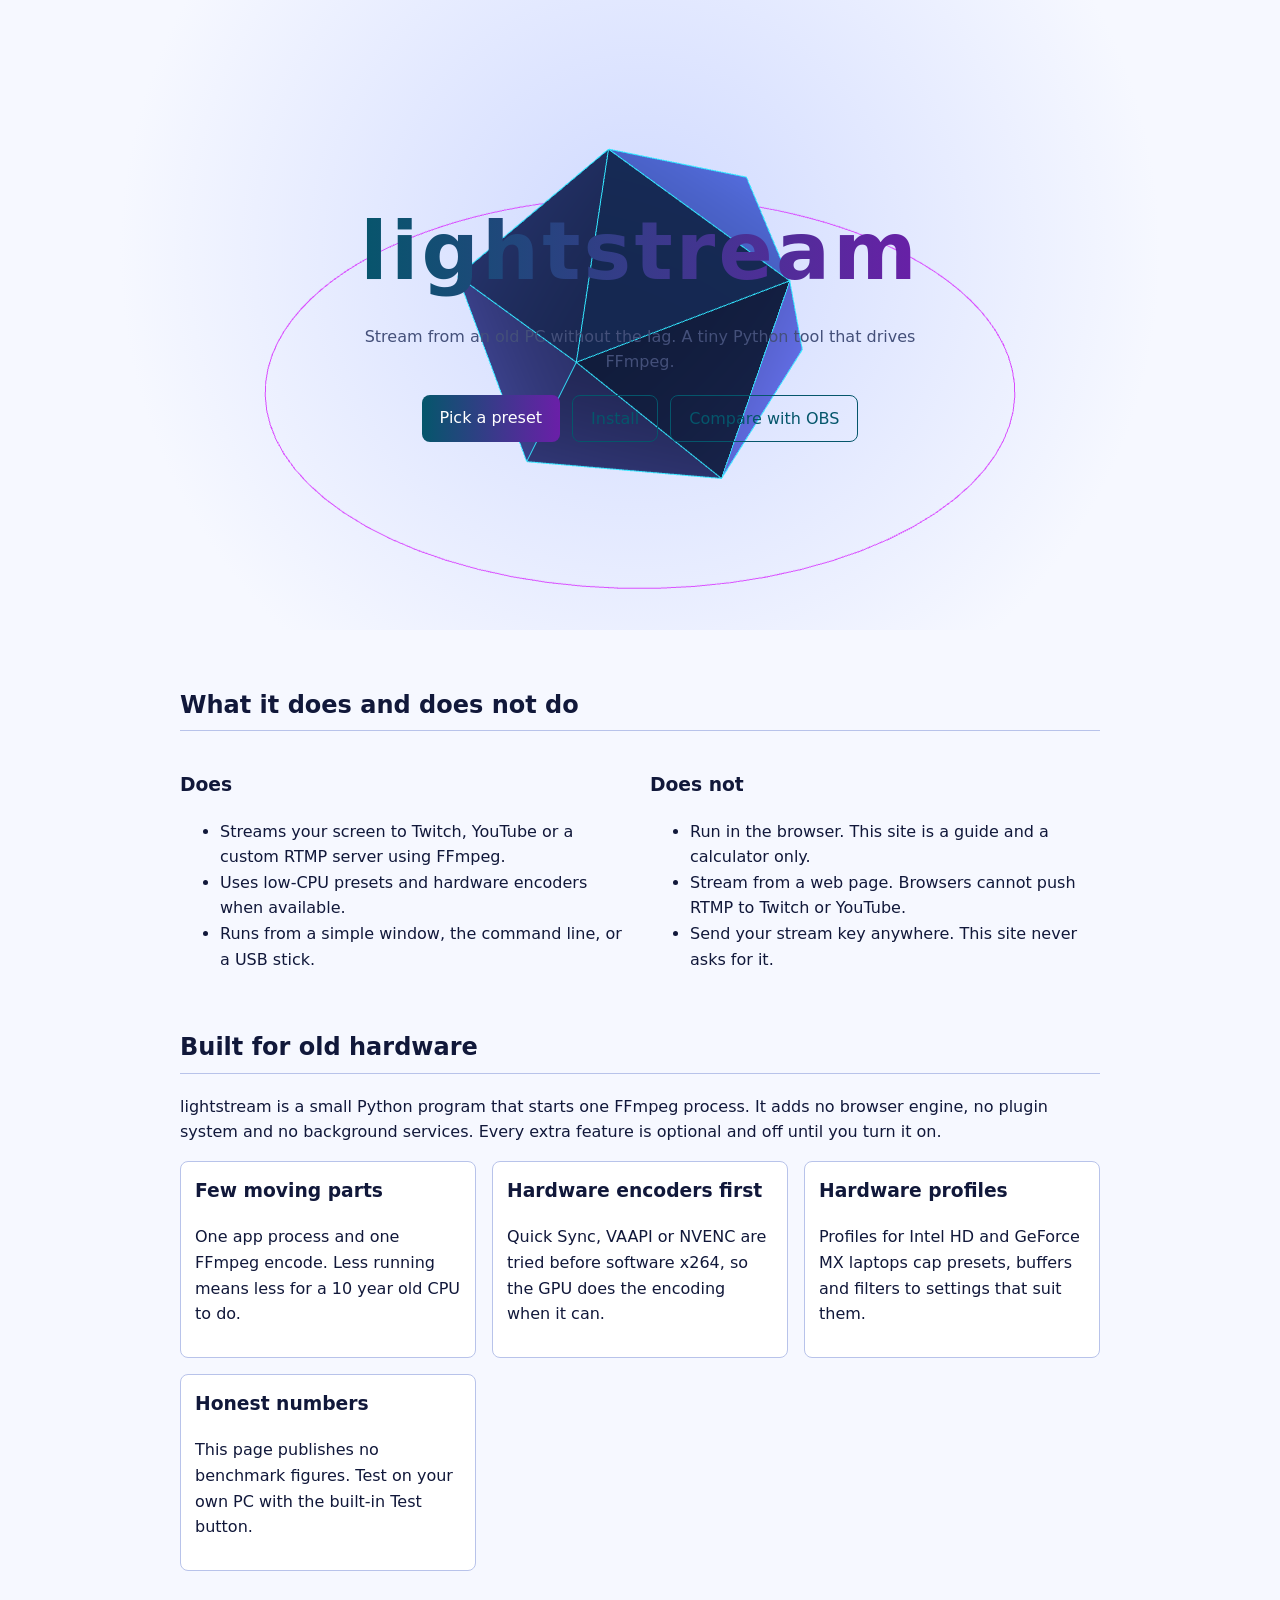
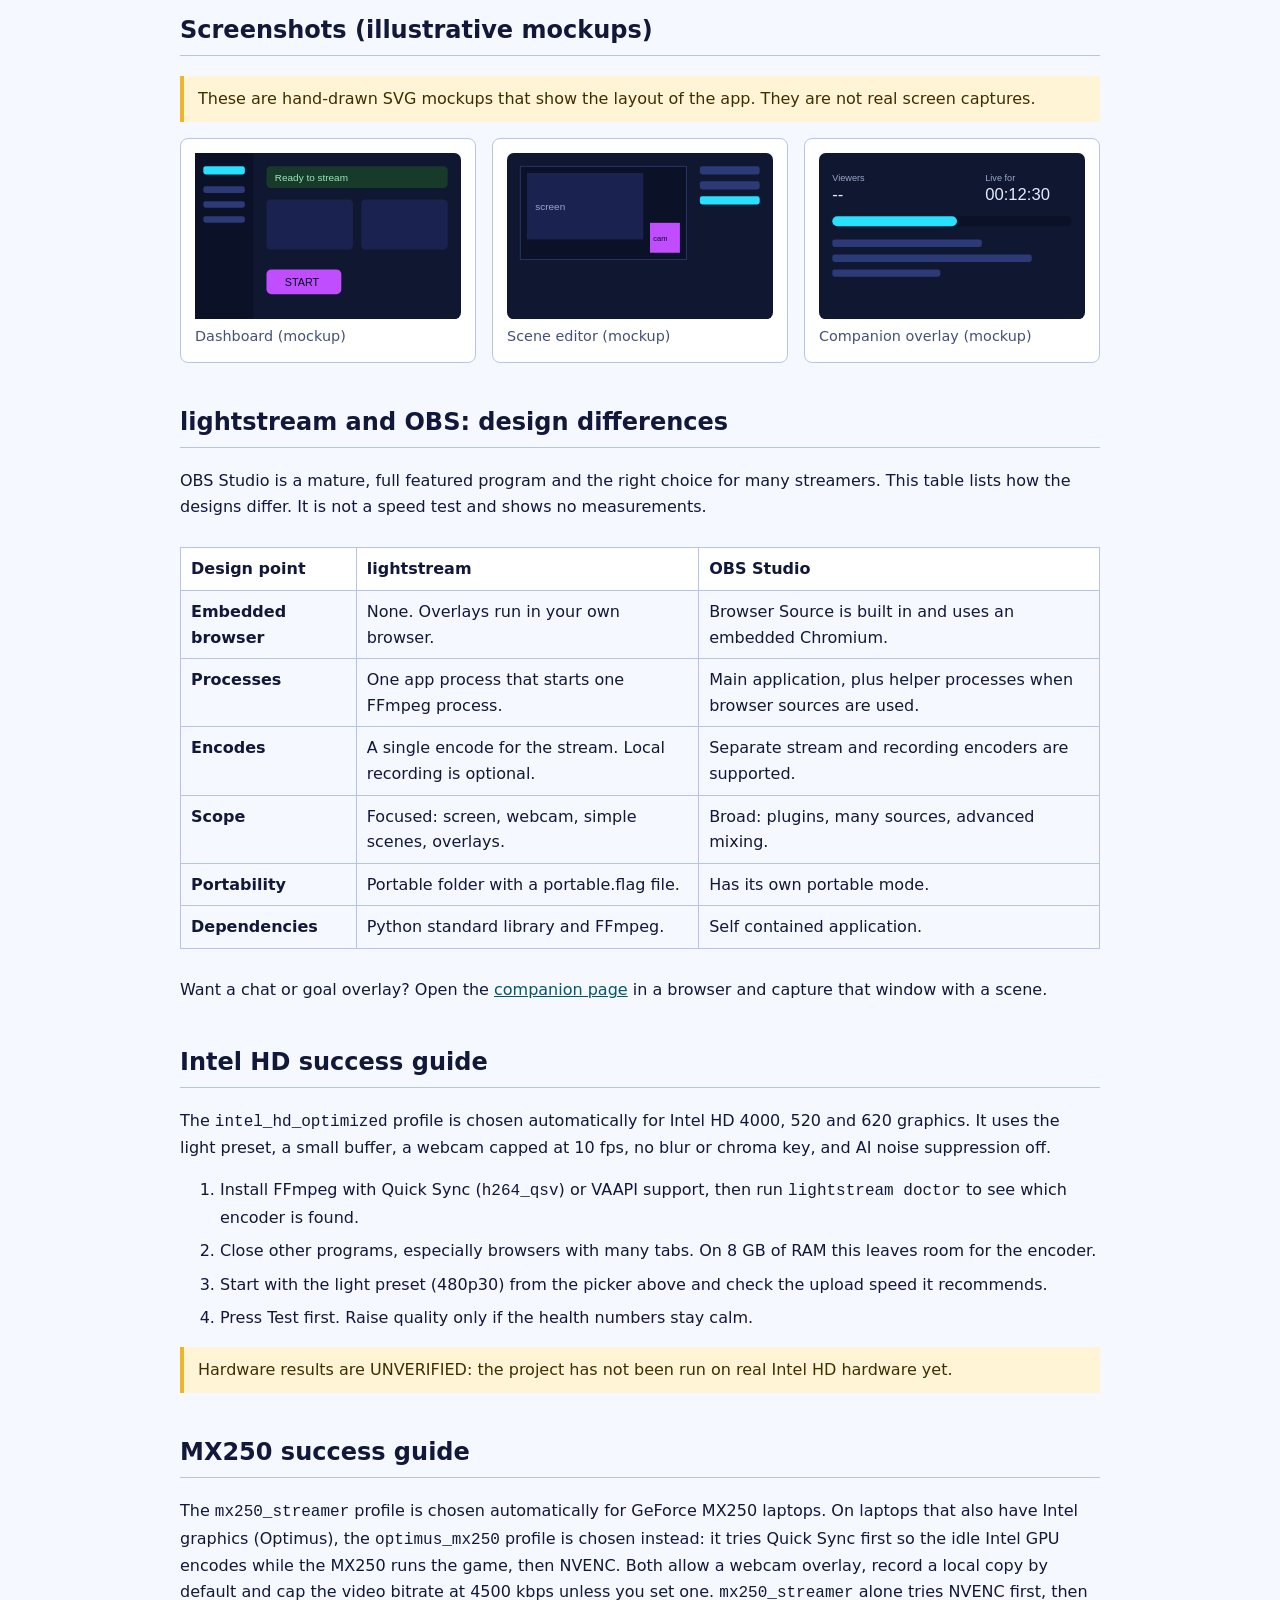
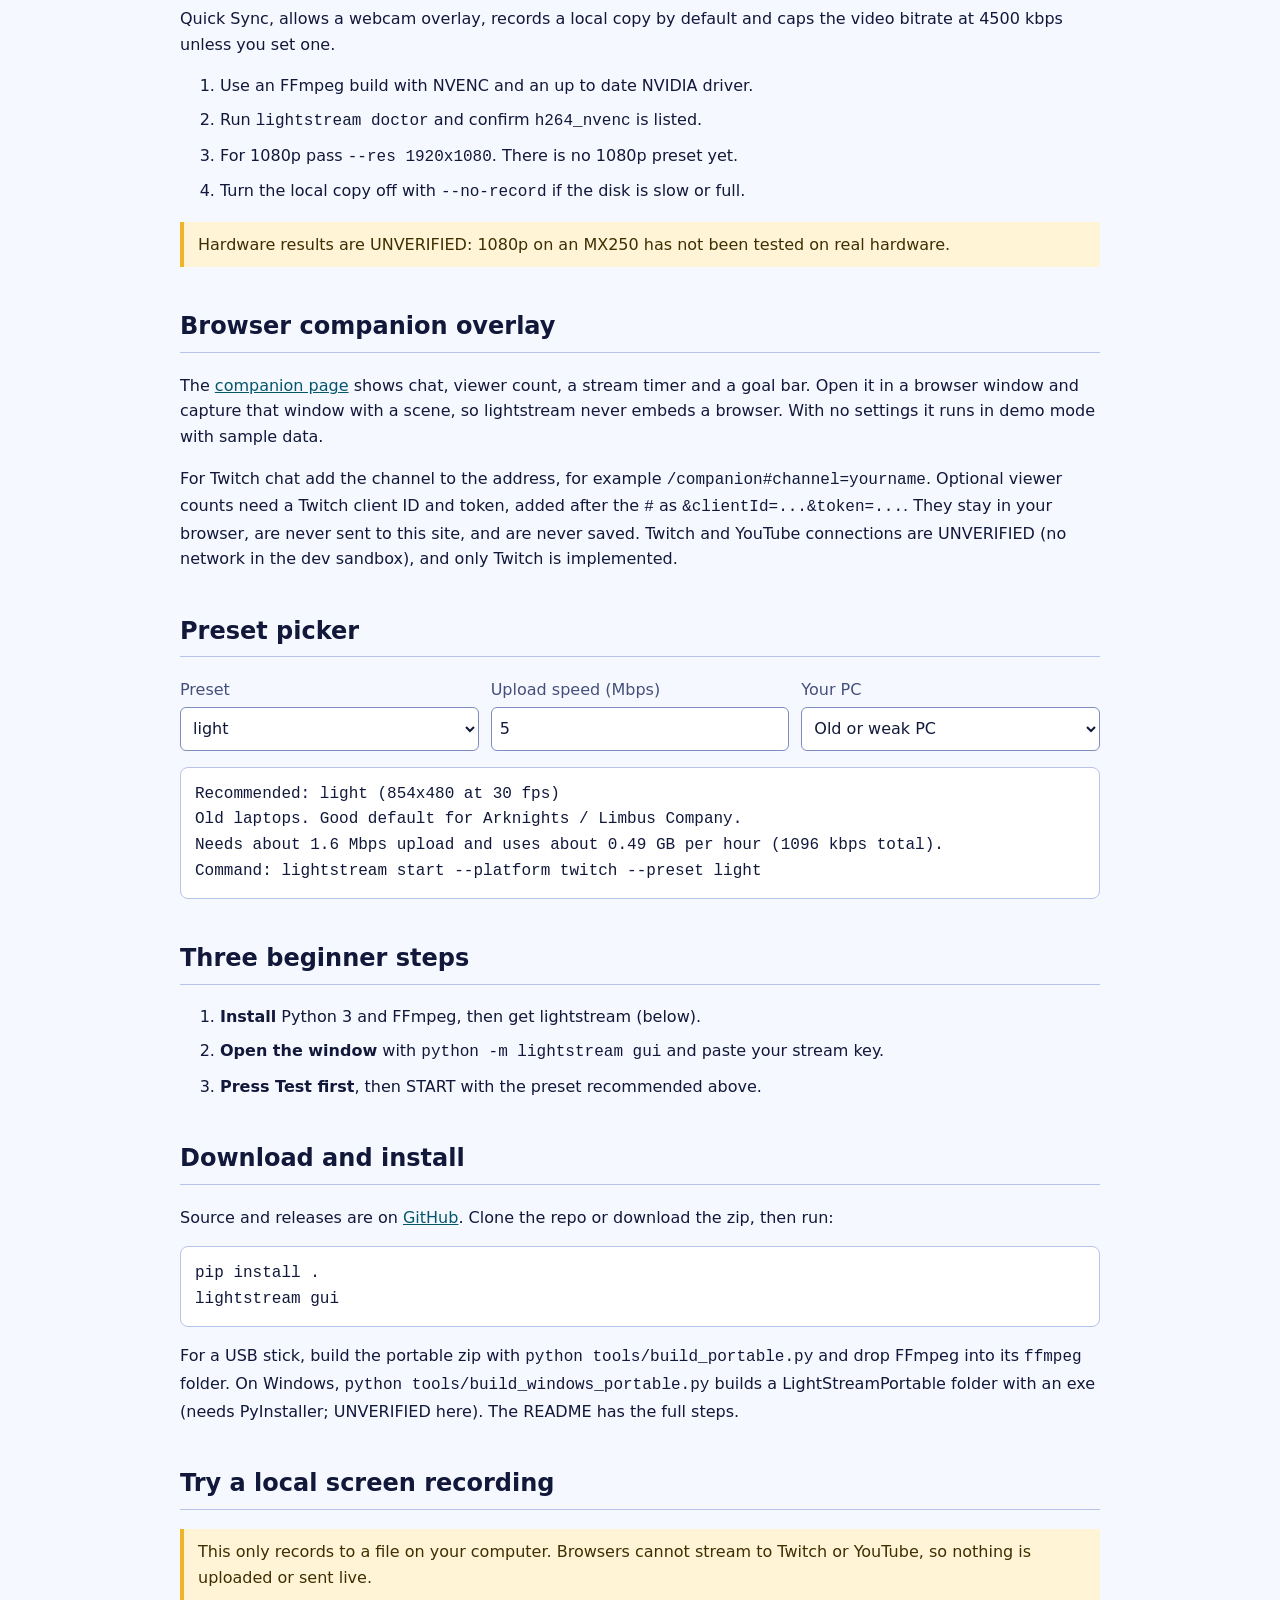
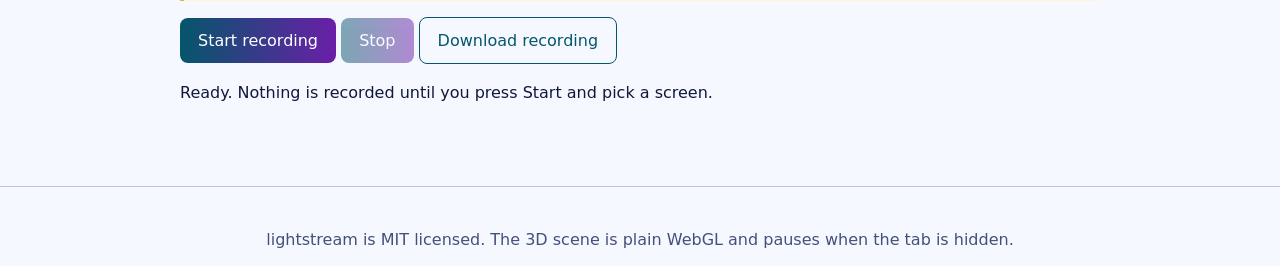
==== web/index.html @ ac83e3c9 "feat: web accessibility, light scheme, offline service worker and page weight script" ====
<!doctype html>
<html lang="en">
<head>
  <meta charset="utf-8">
  <meta name="viewport" content="width=device-width, initial-scale=1">
  <title>lightstream: lightweight streaming for old PCs</title>
  <meta name="color-scheme" content="dark light">
  <meta name="description" content="A small FFmpeg-based streamer for old PCs. Pick a preset, see the bandwidth it needs, and get the install steps.">
  <link rel="stylesheet" href="style.css">
</head>
<body>
  <a class="skip" href="#main">Skip to content</a>
  <header class="hero">
    <canvas id="hero-canvas" aria-hidden="true"></canvas>
    <div class="hero-text">
      <h1 class="animated-title">lightstream</h1>
      <p class="tagline">Stream from an old PC without the lag. A tiny Python tool that drives FFmpeg.</p>
      <nav aria-label="Quick links" class="hero-links">
        <a class="button" href="#picker">Pick a preset</a>
        <a class="button ghost" href="#install">Install</a>
        <a class="button ghost" href="#compare">Compare with OBS</a>
      </nav>
    </div>
  </header>

  <main id="main">
    <noscript><p class="note">This page works best with JavaScript. The preset table is in the README.</p></noscript>

    <section aria-labelledby="honest">
      <h2 id="honest">What it does and does not do</h2>
      <div class="columns">
        <div>
          <h3>Does</h3>
          <ul>
            <li>Streams your screen to Twitch, YouTube or a custom RTMP server using FFmpeg.</li>
            <li>Uses low-CPU presets and hardware encoders when available.</li>
            <li>Runs from a simple window, the command line, or a USB stick.</li>
          </ul>
        </div>
        <div>
          <h3>Does not</h3>
          <ul>
            <li>Run in the browser. This site is a guide and a calculator only.</li>
            <li>Stream from a web page. Browsers cannot push RTMP to Twitch or YouTube.</li>
            <li>Send your stream key anywhere. This site never asks for it.</li>
          </ul>
        </div>
      </div>
    </section>

    <section id="performance" aria-labelledby="perf-title">
      <h2 id="perf-title">Built for old hardware</h2>
      <p>lightstream is a small Python program that starts one FFmpeg process. It adds no browser engine, no plugin system and no background services. Every extra feature is optional and off until you turn it on.</p>
      <div class="cards">
        <article class="card"><h3>Few moving parts</h3><p>One app process and one FFmpeg encode. Less running means less for a 10 year old CPU to do.</p></article>
        <article class="card"><h3>Hardware encoders first</h3><p>Quick Sync, VAAPI or NVENC are tried before software x264, so the GPU does the encoding when it can.</p></article>
        <article class="card"><h3>Hardware profiles</h3><p>Profiles for Intel HD and GeForce MX laptops cap presets, buffers and filters to settings that suit them.</p></article>
        <article class="card"><h3>Honest numbers</h3><p>This page publishes no benchmark figures. Test on your own PC with the built-in Test button.</p></article>
      </div>
    </section>

    <section id="screens" aria-labelledby="screens-title">
      <h2 id="screens-title">Screenshots (illustrative mockups)</h2>
      <p class="note">These are hand-drawn SVG mockups that show the layout of the app. They are not real screen captures.</p>
      <div class="cards">
        <figure class="card">
          <svg viewBox="0 0 320 200" role="img" aria-label="Mockup of the dashboard page: sidebar, status banner, health numbers and a Start button">
            <rect width="320" height="200" rx="8" fill="#101730"/>
            <rect width="70" height="200" fill="#0b1127"/>
            <rect x="10" y="16" width="50" height="10" rx="3" fill="#29e0ff"/>
            <rect x="10" y="40" width="50" height="8" rx="3" fill="#2c3a78"/>
            <rect x="10" y="58" width="50" height="8" rx="3" fill="#2c3a78"/>
            <rect x="10" y="76" width="50" height="8" rx="3" fill="#2c3a78"/>
            <rect x="86" y="16" width="218" height="26" rx="5" fill="#183a2a"/>
            <text x="96" y="34" fill="#9be8b8" font-size="12" font-family="sans-serif">Ready to stream</text>
            <rect x="86" y="56" width="104" height="60" rx="5" fill="#1a2350"/>
            <rect x="200" y="56" width="104" height="60" rx="5" fill="#1a2350"/>
            <rect x="86" y="140" width="90" height="30" rx="6" fill="#c04dff"/>
            <text x="108" y="160" fill="#04101a" font-size="13" font-family="sans-serif">START</text>
          </svg>
          <figcaption>Dashboard (mockup)</figcaption>
        </figure>
        <figure class="card">
          <svg viewBox="0 0 320 200" role="img" aria-label="Mockup of the scene editor: a canvas with a screen layer and a webcam layer">
            <rect width="320" height="200" rx="8" fill="#101730"/>
            <rect x="16" y="16" width="200" height="112" fill="#0b1127" stroke="#2c3a78"/>
            <rect x="24" y="24" width="140" height="80" fill="#1a2350"/>
            <text x="34" y="68" fill="#9aa7cc" font-size="12" font-family="sans-serif">screen</text>
            <rect x="172" y="84" width="36" height="36" fill="#c04dff"/>
            <text x="176" y="106" fill="#04101a" font-size="9" font-family="sans-serif">cam</text>
            <rect x="232" y="16" width="72" height="10" rx="3" fill="#2c3a78"/>
            <rect x="232" y="34" width="72" height="10" rx="3" fill="#2c3a78"/>
            <rect x="232" y="52" width="72" height="10" rx="3" fill="#29e0ff"/>
          </svg>
          <figcaption>Scene editor (mockup)</figcaption>
        </figure>
        <figure class="card">
          <svg viewBox="0 0 320 200" role="img" aria-label="Mockup of the companion overlay: viewer count, timer, goal bar and chat lines">
            <rect width="320" height="200" rx="8" fill="#101730"/>
            <text x="16" y="34" fill="#9aa7cc" font-size="11" font-family="sans-serif">Viewers</text>
            <text x="16" y="56" fill="#e6ecff" font-size="20" font-family="sans-serif">--</text>
            <text x="200" y="34" fill="#9aa7cc" font-size="11" font-family="sans-serif">Live for</text>
            <text x="200" y="56" fill="#e6ecff" font-size="20" font-family="sans-serif">00:12:30</text>
            <rect x="16" y="76" width="288" height="12" rx="6" fill="#0b1127"/>
            <rect x="16" y="76" width="150" height="12" rx="6" fill="#29e0ff"/>
            <rect x="16" y="104" width="180" height="9" rx="3" fill="#2c3a78"/>
            <rect x="16" y="122" width="240" height="9" rx="3" fill="#2c3a78"/>
            <rect x="16" y="140" width="130" height="9" rx="3" fill="#2c3a78"/>
          </svg>
          <figcaption>Companion overlay (mockup)</figcaption>
        </figure>
      </div>
    </section>

    <section id="compare" aria-labelledby="compare-title">
      <h2 id="compare-title">lightstream and OBS: design differences</h2>
      <p>OBS Studio is a mature, full featured program and the right choice for many streamers. This table lists how the designs differ. It is not a speed test and shows no measurements.</p>
      <div class="table-wrap" tabindex="0" role="region" aria-label="Comparison table, scrolls sideways on small screens">
      <table>
        <thead><tr><th scope="col">Design point</th><th scope="col">lightstream</th><th scope="col">OBS Studio</th></tr></thead>
        <tbody>
          <tr><th scope="row">Embedded browser</th><td>None. Overlays run in your own browser.</td><td>Browser Source is built in and uses an embedded Chromium.</td></tr>
          <tr><th scope="row">Processes</th><td>One app process that starts one FFmpeg process.</td><td>Main application, plus helper processes when browser sources are used.</td></tr>
          <tr><th scope="row">Encodes</th><td>A single encode for the stream. Local recording is optional.</td><td>Separate stream and recording encoders are supported.</td></tr>
          <tr><th scope="row">Scope</th><td>Focused: screen, webcam, simple scenes, overlays.</td><td>Broad: plugins, many sources, advanced mixing.</td></tr>
          <tr><th scope="row">Portability</th><td>Portable folder with a portable.flag file.</td><td>Has its own portable mode.</td></tr>
          <tr><th scope="row">Dependencies</th><td>Python standard library and FFmpeg.</td><td>Self contained application.</td></tr>
        </tbody>
      </table>
      </div>
      <p>Want a chat or goal overlay? Open the <a href="/companion">companion page</a> in a browser and capture that window with a scene.</p>
    </section>

    <section id="intel-hd" aria-labelledby="intel-title">
      <h2 id="intel-title">Intel HD success guide</h2>
      <p>The <code>intel_hd_optimized</code> profile is chosen automatically for Intel HD 4000, 520 and 620 graphics. It uses the light preset, a small buffer, a webcam capped at 10 fps, no blur or chroma key, and AI noise suppression off.</p>
      <ol class="steps">
        <li>Install FFmpeg with Quick Sync (<code>h264_qsv</code>) or VAAPI support, then run <code>lightstream doctor</code> to see which encoder is found.</li>
        <li>Close other programs, especially browsers with many tabs. On 8 GB of RAM this leaves room for the encoder.</li>
        <li>Start with the light preset (480p30) from the picker above and check the upload speed it recommends.</li>
        <li>Press Test first. Raise quality only if the health numbers stay calm.</li>
      </ol>
      <p class="note">Hardware results are UNVERIFIED: the project has not been run on real Intel HD hardware yet.</p>
    </section>

    <section id="mx250" aria-labelledby="mx-title">
      <h2 id="mx-title">MX250 success guide</h2>
      <p>The <code>mx250_streamer</code> profile is chosen automatically for GeForce MX250 laptops. On laptops that also have Intel graphics (Optimus), the <code>optimus_mx250</code> profile is chosen instead: it tries Quick Sync first so the idle Intel GPU encodes while the MX250 runs the game, then NVENC. Both allow a webcam overlay, record a local copy by default and cap the video bitrate at 4500 kbps unless you set one. <code>mx250_streamer</code> alone tries NVENC first, then Quick Sync, allows a webcam overlay, records a local copy by default and caps the video bitrate at 4500 kbps unless you set one.</p>
      <ol class="steps">
        <li>Use an FFmpeg build with NVENC and an up to date NVIDIA driver.</li>
        <li>Run <code>lightstream doctor</code> and confirm <code>h264_nvenc</code> is listed.</li>
        <li>For 1080p pass <code>--res 1920x1080</code>. There is no 1080p preset yet.</li>
        <li>Turn the local copy off with <code>--no-record</code> if the disk is slow or full.</li>
      </ol>
      <p class="note">Hardware results are UNVERIFIED: 1080p on an MX250 has not been tested on real hardware.</p>
    </section>

    <section id="companion-section" aria-labelledby="companion-title">
      <h2 id="companion-title">Browser companion overlay</h2>
      <p>The <a href="/companion">companion page</a> shows chat, viewer count, a stream timer and a goal bar. Open it in a browser window and capture that window with a scene, so lightstream never embeds a browser. With no settings it runs in demo mode with sample data.</p>
      <p>For Twitch chat add the channel to the address, for example <code>/companion#channel=yourname</code>. Optional viewer counts need a Twitch client ID and token, added after the <code>#</code> as <code>&amp;clientId=...&amp;token=...</code>. They stay in your browser, are never sent to this site, and are never saved. Twitch and YouTube connections are UNVERIFIED (no network in the dev sandbox), and only Twitch is implemented.</p>
    </section>

    <section id="picker" aria-labelledby="picker-title">
      <h2 id="picker-title">Preset picker</h2>
      <div class="form">
        <label>Preset <select id="preset"></select></label>
        <label>Upload speed (Mbps) <input id="upload" type="number" min="0.1" step="0.1" inputmode="decimal"></label>
        <label>Your PC <select id="pc"></select></label>
      </div>
      <pre id="result" class="result" role="status" aria-live="polite">Loading presets...</pre>
    </section>

    <section aria-labelledby="steps">
      <h2 id="steps">Three beginner steps</h2>
      <ol class="steps">
        <li><strong>Install</strong> Python 3 and FFmpeg, then get lightstream (below).</li>
        <li><strong>Open the window</strong> with <code>python -m lightstream gui</code> and paste your stream key.</li>
        <li><strong>Press Test first</strong>, then START with the preset recommended above.</li>
      </ol>
    </section>

    <section id="install" aria-labelledby="install-title">
      <h2 id="install-title">Download and install</h2>
      <p>Source and releases are on
        <a href="https://github.com/MiChaelinzo/lightweight-livestream">GitHub</a>.
        Clone the repo or download the zip, then run:</p>
      <pre class="code">pip install .
lightstream gui</pre>
      <p>For a USB stick, build the portable zip with
        <code>python tools/build_portable.py</code> and drop FFmpeg into its <code>ffmpeg</code> folder.
        On Windows, <code>python tools/build_windows_portable.py</code> builds a LightStreamPortable folder with an exe (needs PyInstaller; UNVERIFIED here).
        The README has the full steps.</p>
    </section>

    <section aria-labelledby="capture-title">
      <h2 id="capture-title">Try a local screen recording</h2>
      <p class="note">This only records to a file on your computer. Browsers cannot stream to Twitch or YouTube, so nothing is uploaded or sent live.</p>
      <p>
        <button id="capture-start" type="button">Start recording</button>
        <button id="capture-stop" type="button" disabled>Stop</button>
        <a id="capture-download" class="button ghost" hidden>Download recording</a>
      </p>
      <p id="capture-status" role="status" aria-live="polite"></p>
      <video id="capture-preview" controls hidden aria-label="Preview of your local recording"></video>
    </section>
  </main>

  <footer>
    <p>lightstream is MIT licensed. The 3D scene is plain WebGL and pauses when the tab is hidden.</p>
  </footer>
  <script type="module" src="js/app.js"></script>
</body>
</html>
---- web/style.css ----
:root {
  --bg: #070a14;
  --panel: #101730;
  --text: #e6ecff;
  --muted: #9aa7cc;
  --cyan: #29e0ff;
  --violet: #c04dff;
}
* { box-sizing: border-box; }
body {
  margin: 0;
  background: var(--bg);
  color: var(--text);
  font: 16px/1.6 system-ui, -apple-system, "Segoe UI", sans-serif;
}
a { color: var(--cyan); }
:focus-visible { outline: 3px solid var(--cyan); outline-offset: 2px; }
.skip { position: absolute; left: -999px; top: 0; }
.skip:focus { left: 8px; top: 8px; background: var(--panel); padding: 8px; z-index: 10; }

.hero {
  position: relative;
  min-height: 70vh;
  display: grid;
  place-items: center;
  text-align: center;
  overflow: hidden;
  background: radial-gradient(circle at 50% 40%, #1b2a6b 0%, var(--bg) 70%);
}
/* CSS-only fallback glow, shown when WebGL is unavailable. */
.no-3d .hero {
  background:
    radial-gradient(circle at 30% 30%, rgba(41, 224, 255, .35), transparent 45%),
    radial-gradient(circle at 70% 60%, rgba(192, 77, 255, .35), transparent 50%),
    var(--bg);
}
#hero-canvas { position: absolute; inset: 0; width: 100%; height: 100%; }
.no-3d #hero-canvas { display: none; }
.hero-text { position: relative; padding: 24px; text-shadow: 0 2px 12px #000; }
h1 { font-size: clamp(2.5rem, 8vw, 5rem); margin: 0; letter-spacing: .04em; }
.tagline { color: var(--muted); max-width: 36rem; margin: 8px auto 20px; }

main { max-width: 60rem; margin: 0 auto; padding: 16px 20px 40px; }
section { margin: 40px 0; }
h2 { border-bottom: 1px solid #243061; padding-bottom: 6px; }
.columns { display: grid; grid-template-columns: repeat(auto-fit, minmax(16rem, 1fr)); gap: 20px; }
.form { display: grid; grid-template-columns: repeat(auto-fit, minmax(12rem, 1fr)); gap: 12px; }
label { display: grid; gap: 4px; color: var(--muted); }
select, input {
  font: inherit; min-height: 44px; padding: 8px; color: var(--text);
  background: var(--panel); border: 1px solid #2c3a78; border-radius: 6px;
}
.result, .code {
  background: var(--panel); padding: 14px; border-radius: 8px;
  white-space: pre-wrap; border: 1px solid #243061; font-family: ui-monospace, Consolas, monospace;
}
.note { background: #2a2208; border-left: 4px solid #f0b429; padding: 10px 14px; }
.steps li { margin: 8px 0; }
button, .button {
  display: inline-block; min-height: 44px; min-width: 44px; line-height: 1.4; font: inherit; cursor: pointer; text-decoration: none;
  padding: 10px 18px; border-radius: 8px; border: 0;
  color: #04101a; background: linear-gradient(90deg, var(--cyan), var(--violet));
}
button:disabled { opacity: .5; cursor: not-allowed; }
.button.ghost { background: transparent; color: var(--cyan); border: 1px solid var(--cyan); }
video { max-width: 100%; border-radius: 8px; }
footer { text-align: center; color: var(--muted); padding: 24px; border-top: 1px solid #243061; }

@media (prefers-reduced-motion: reduce) {
  * { animation: none !important; transition: none !important; scroll-behavior: auto !important; }
}

/* Showcase sections */
.animated-title {
  background: linear-gradient(90deg, var(--cyan), var(--violet), var(--cyan));
  background-size: 200% 100%;
  -webkit-background-clip: text;
  background-clip: text;
  color: transparent;
  text-shadow: none;
  animation: title-shift 8s linear infinite;
}
@keyframes title-shift { to { background-position: 200% 0; } }
.hero-text .button { animation: button-pulse 3s ease-in-out infinite; }
@keyframes button-pulse { 50% { box-shadow: 0 0 18px rgba(41, 224, 255, .6); } }
.cards { display: grid; grid-template-columns: repeat(auto-fit, minmax(14rem, 1fr)); gap: 16px; }
.card { margin: 0; padding: 14px; background: var(--panel); border: 1px solid #243061; border-radius: 8px; }
.card h3 { margin-top: 0; }
figure.card svg { width: 100%; height: auto; display: block; }
figcaption { color: var(--muted); font-size: .9rem; margin-top: 6px; }
table { width: 100%; border-collapse: collapse; margin: 12px 0; }
th, td { text-align: left; padding: 8px 10px; border: 1px solid #243061; vertical-align: top; }
thead th { background: var(--panel); }
@media (max-width: 40rem) { table { font-size: .9rem; } }

/* Touch targets and narrow screens */
.hero-links { display: flex; flex-wrap: wrap; justify-content: center; gap: 12px; }
.table-wrap { overflow-x: auto; }
.table-wrap table { min-width: 34rem; }
main a { padding: 2px 0; }
@media (max-width: 30rem) {
  main { padding: 12px 14px 32px; }
  .hero { min-height: 56vh; }
  .hero-links .button { flex: 1 1 100%; text-align: center; }
  .result, .code { overflow-x: auto; }
}

/* Light scheme. Text/background pairs keep at least 4.5:1 (see web/test/a11y.test.js). */
@media (prefers-color-scheme: light) {
  :root { --bg: #f6f8ff; --panel: #ffffff; --text: #11183a; --muted: #44507a; --cyan: #05566b; --violet: #6a1fa8; }
  .hero { background: radial-gradient(circle at 50% 40%, #cfd9ff 0%, var(--bg) 70%); }
  .hero-text { text-shadow: none; }
  h2, th, td, .result, .code, .card, footer { border-color: #b8c3ea; }
  select, input { border-color: #7f8cbf; }
  .note { background: #fff4d6; color: #3d2f00; }
  button, .button { color: #ffffff; background: linear-gradient(90deg, #05566b, #6a1fa8); }
  .button.ghost { color: var(--cyan); border-color: var(--cyan); background: transparent; }
  .animated-title { background: linear-gradient(90deg, #05566b, #6a1fa8, #05566b); background-size: 200% 100%; -webkit-background-clip: text; background-clip: text; }
}
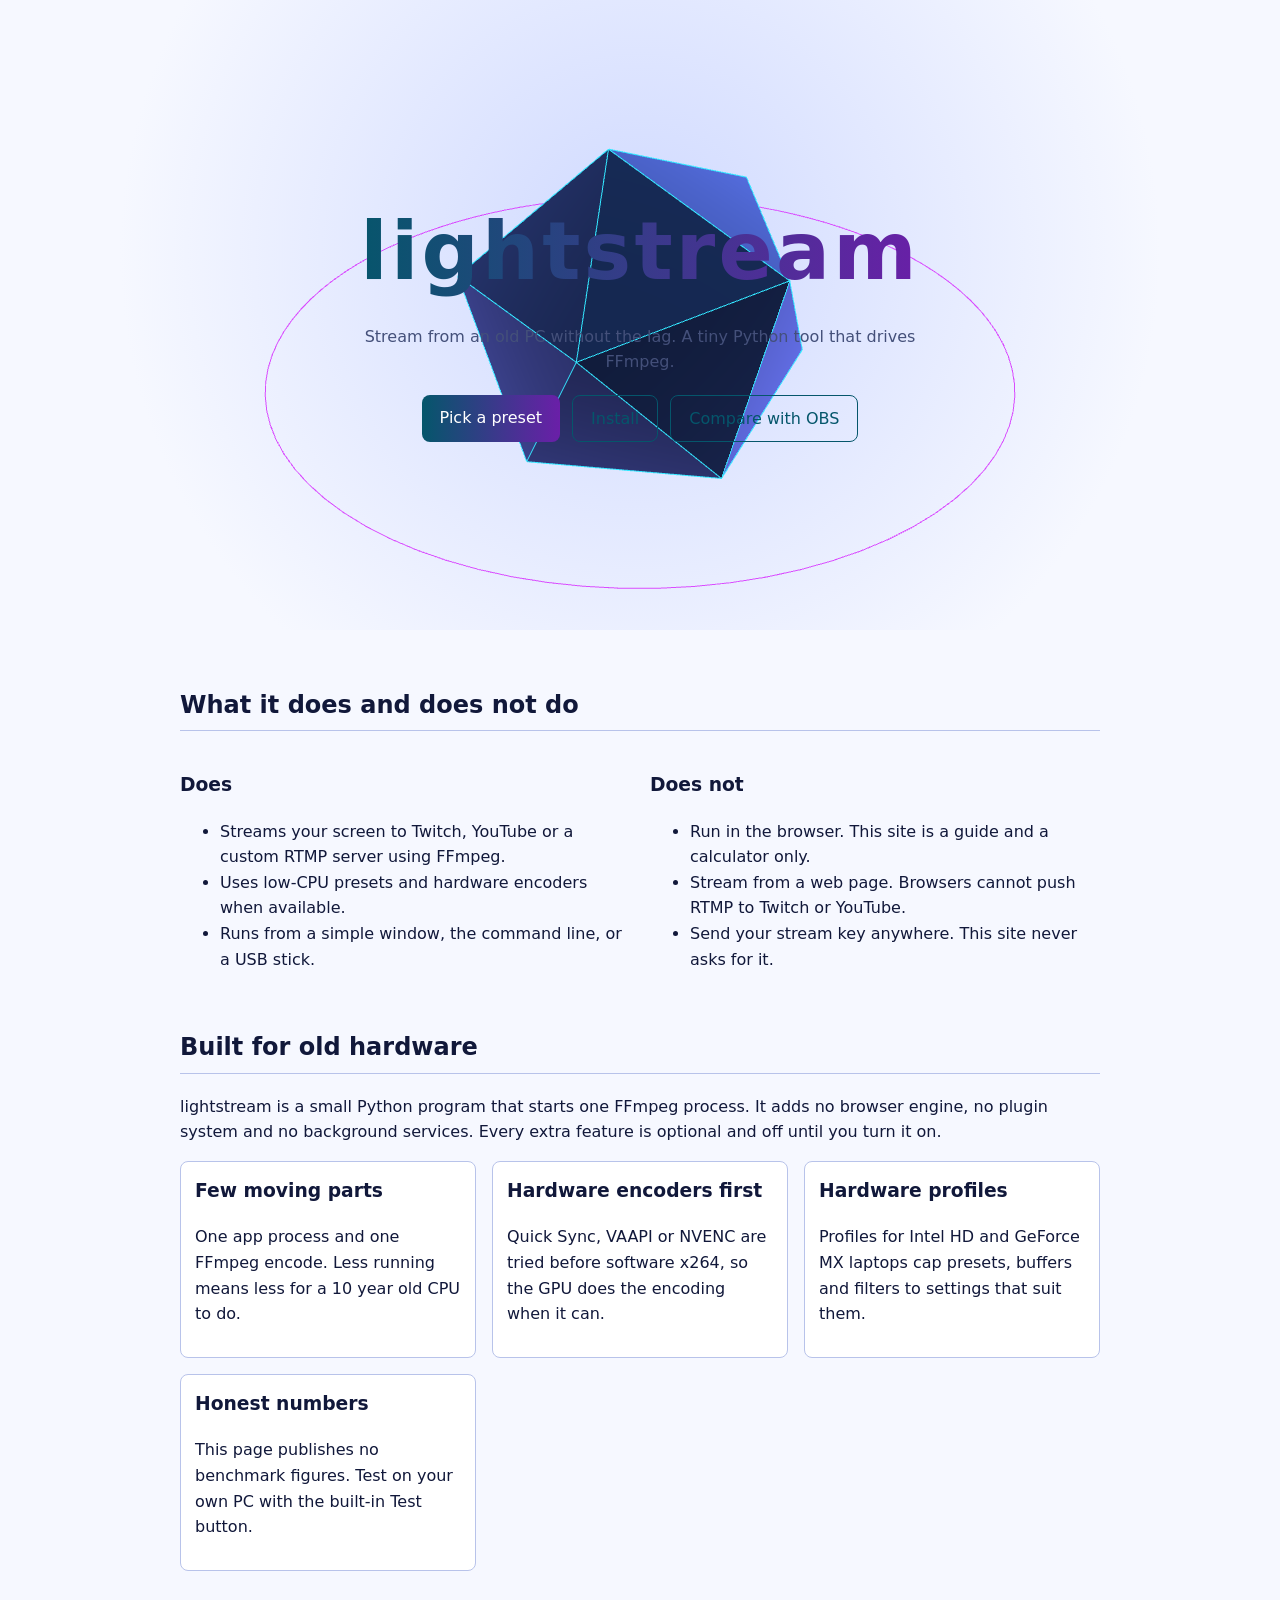
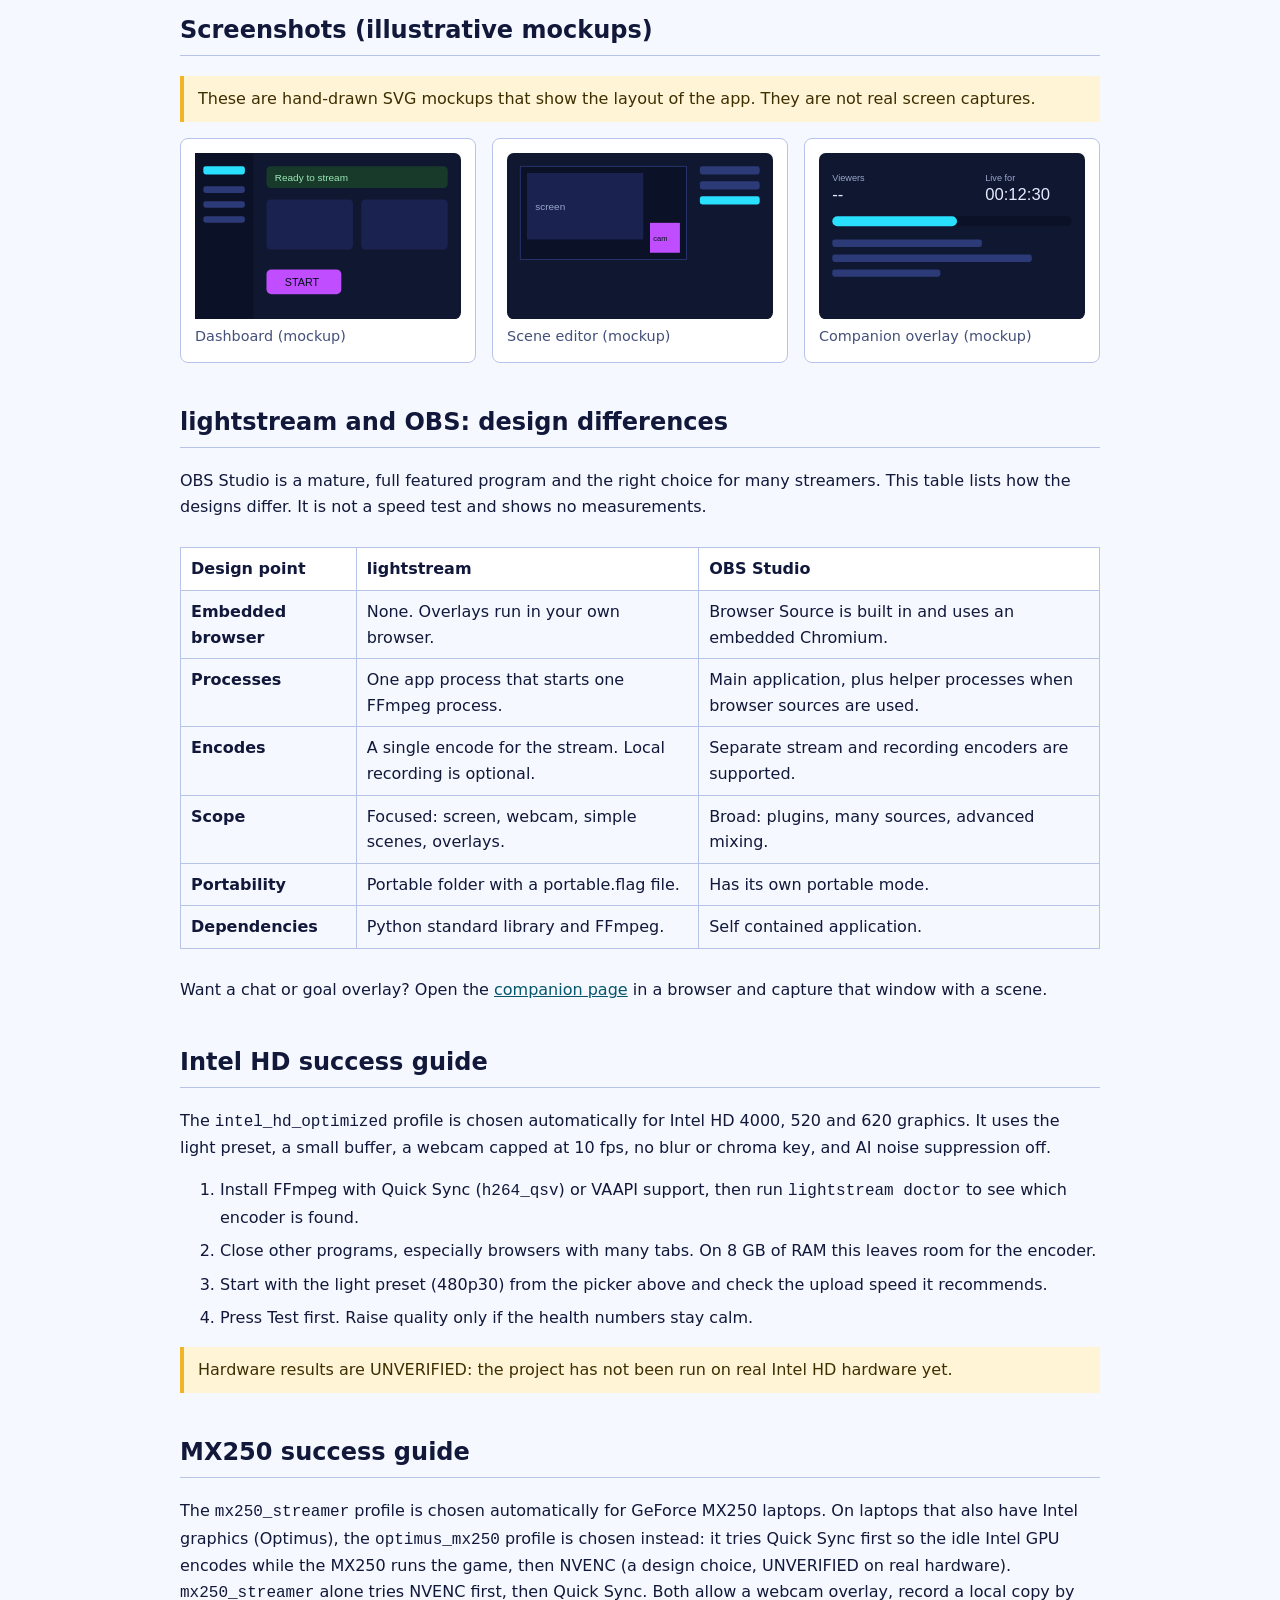
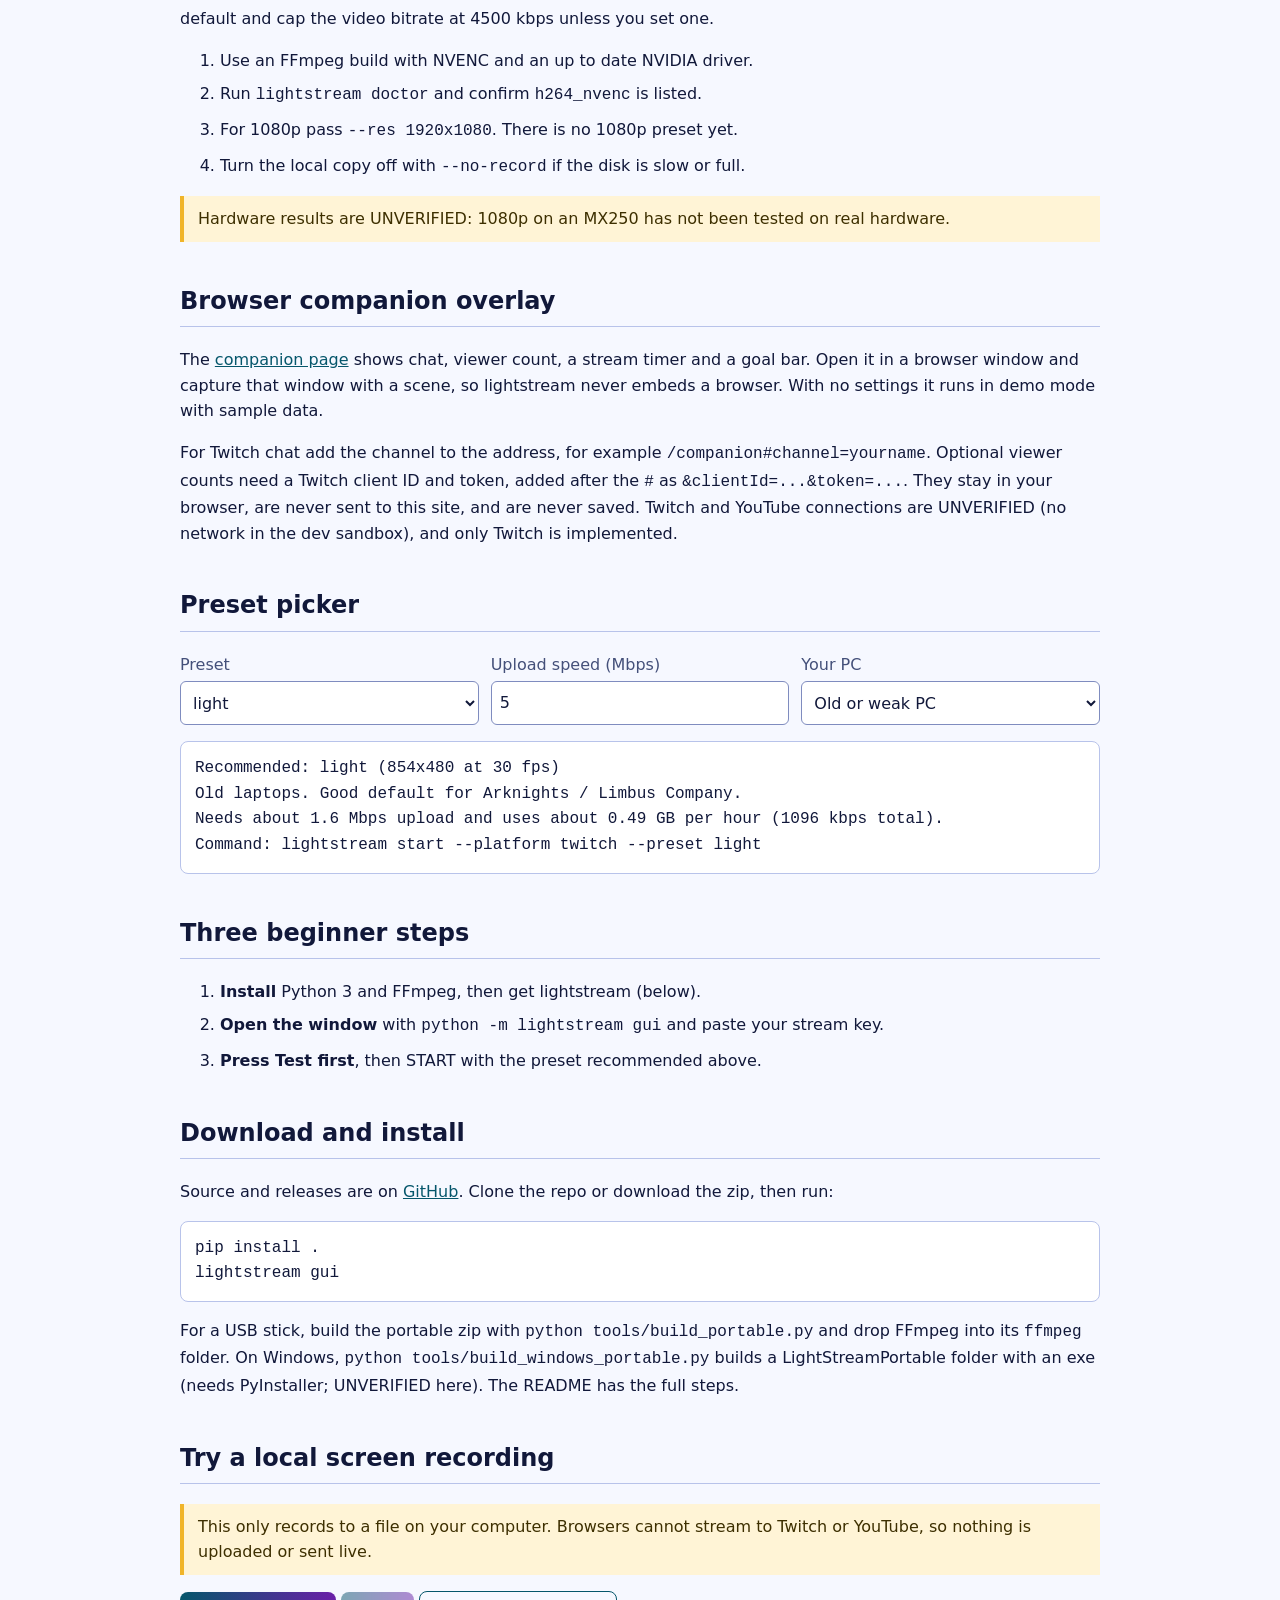
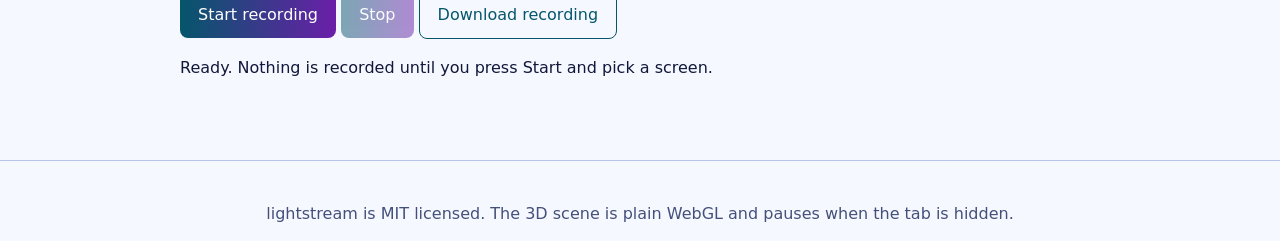
==== commit 89d728ce: "docs: label Optimus MX250 copy UNVERIFIED and trim duplicate sentence" ====
--- a/web/index.html
+++ b/web/index.html
@@ -145,7 +145,7 @@
 
     <section id="mx250" aria-labelledby="mx-title">
       <h2 id="mx-title">MX250 success guide</h2>
-      <p>The <code>mx250_streamer</code> profile is chosen automatically for GeForce MX250 laptops. On laptops that also have Intel graphics (Optimus), the <code>optimus_mx250</code> profile is chosen instead: it tries Quick Sync first so the idle Intel GPU encodes while the MX250 runs the game, then NVENC. Both allow a webcam overlay, record a local copy by default and cap the video bitrate at 4500 kbps unless you set one. <code>mx250_streamer</code> alone tries NVENC first, then Quick Sync, allows a webcam overlay, records a local copy by default and caps the video bitrate at 4500 kbps unless you set one.</p>
+      <p>The <code>mx250_streamer</code> profile is chosen automatically for GeForce MX250 laptops. On laptops that also have Intel graphics (Optimus), the <code>optimus_mx250</code> profile is chosen instead: it tries Quick Sync first so the idle Intel GPU encodes while the MX250 runs the game, then NVENC (a design choice, UNVERIFIED on real hardware). <code>mx250_streamer</code> alone tries NVENC first, then Quick Sync. Both allow a webcam overlay, record a local copy by default and cap the video bitrate at 4500 kbps unless you set one.</p>
       <ol class="steps">
         <li>Use an FFmpeg build with NVENC and an up to date NVIDIA driver.</li>
         <li>Run <code>lightstream doctor</code> and confirm <code>h264_nvenc</code> is listed.</li>
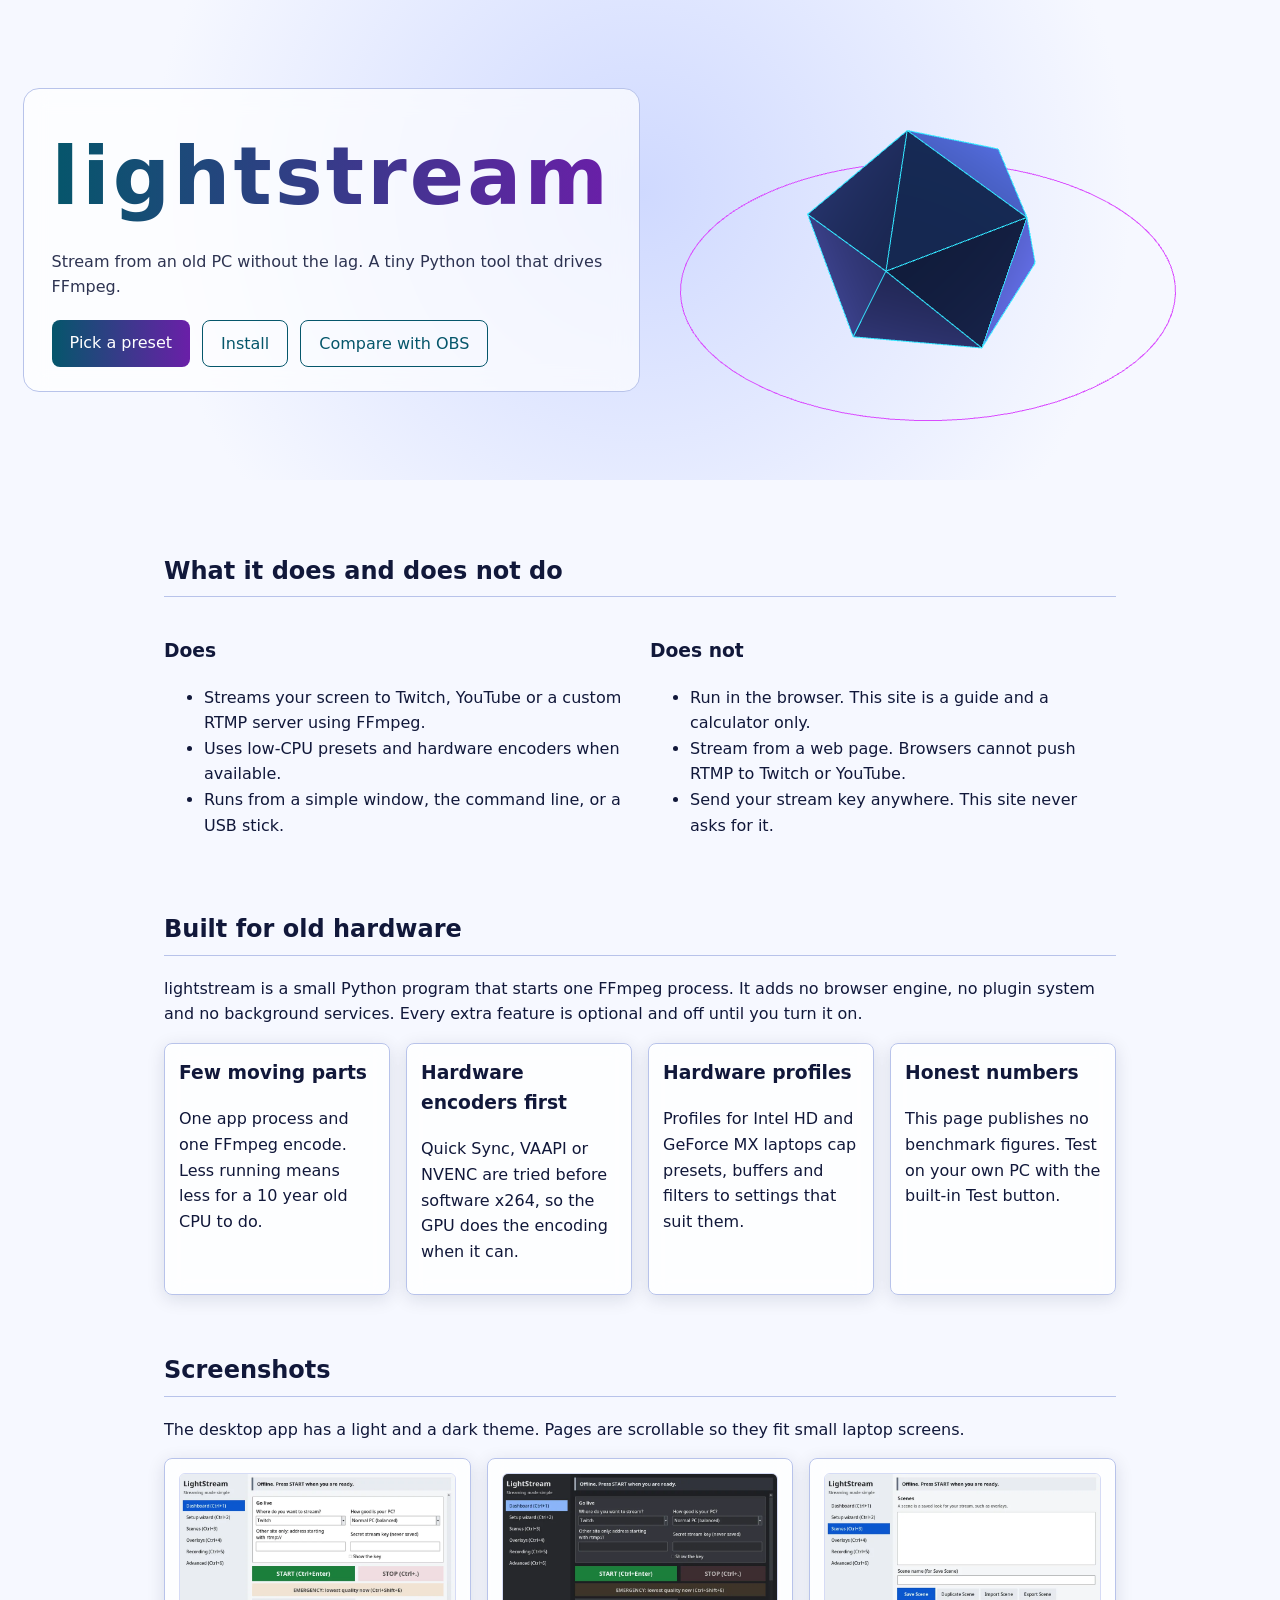
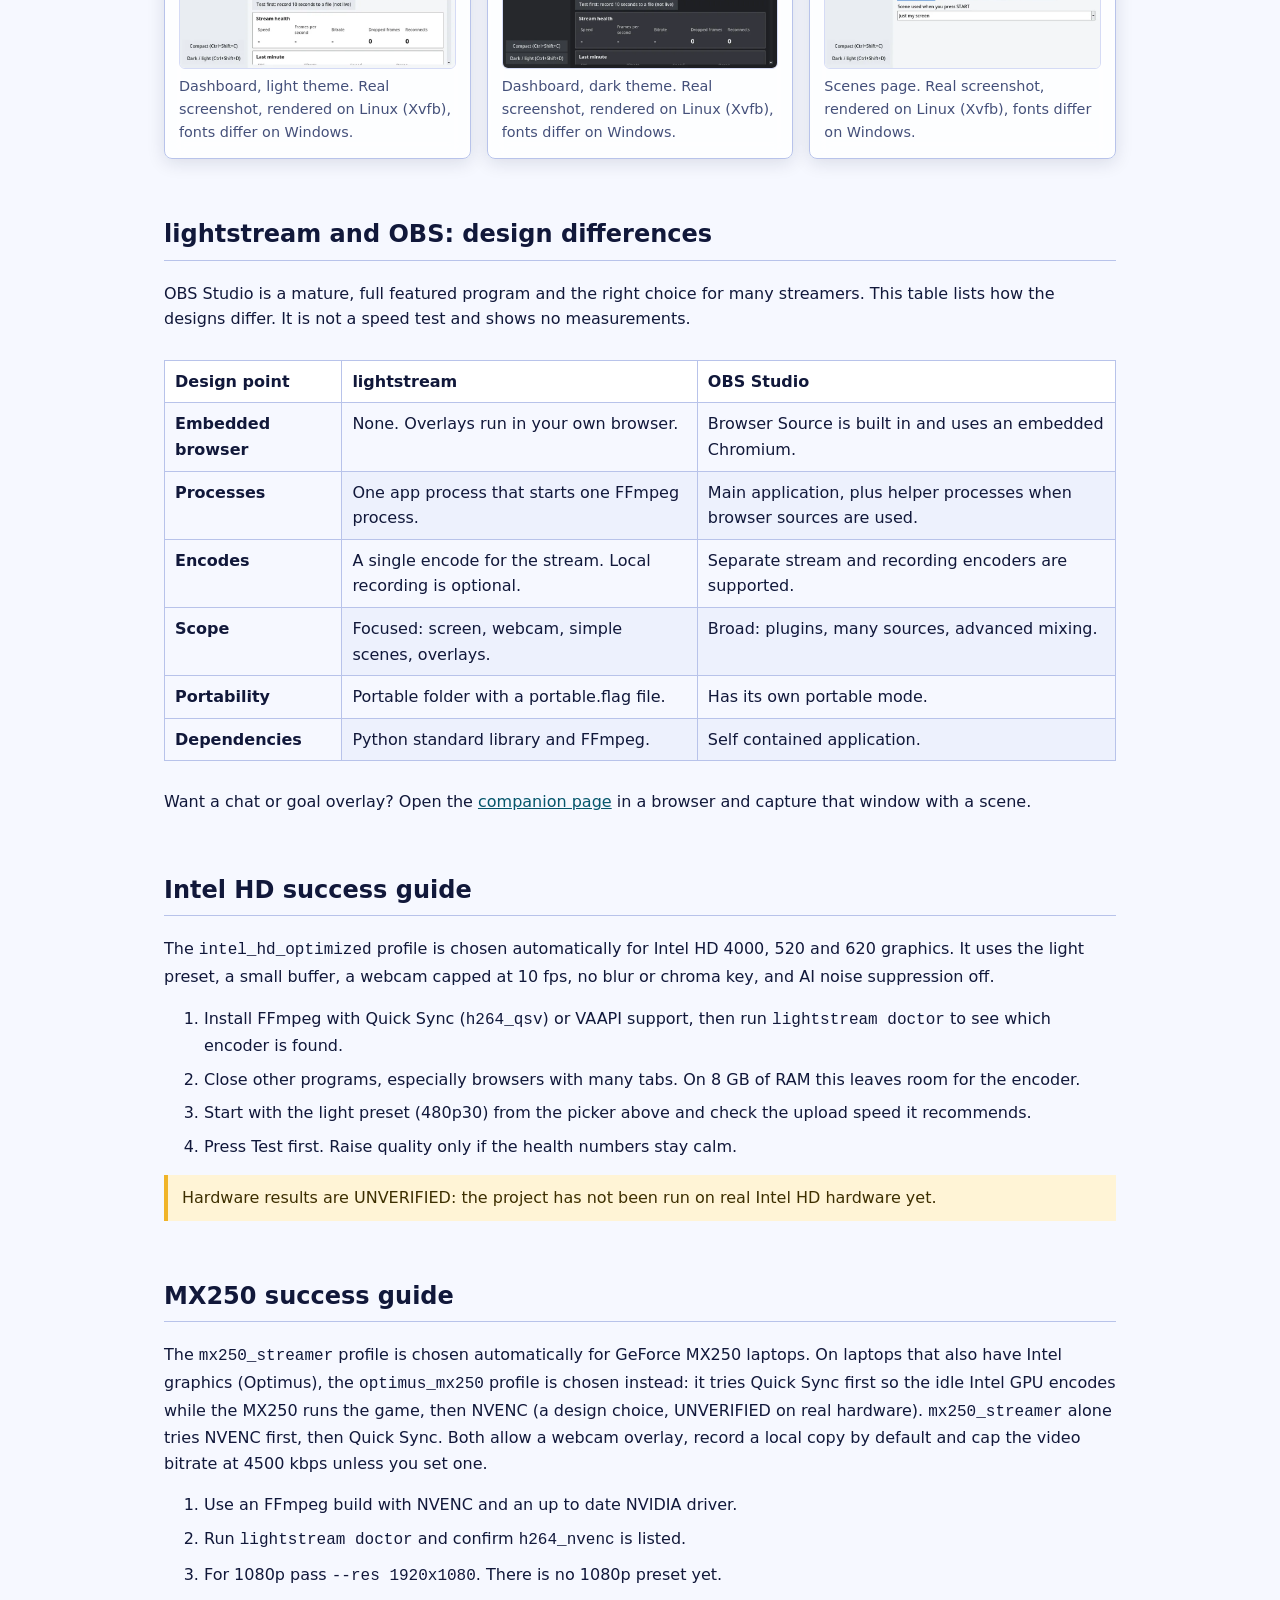
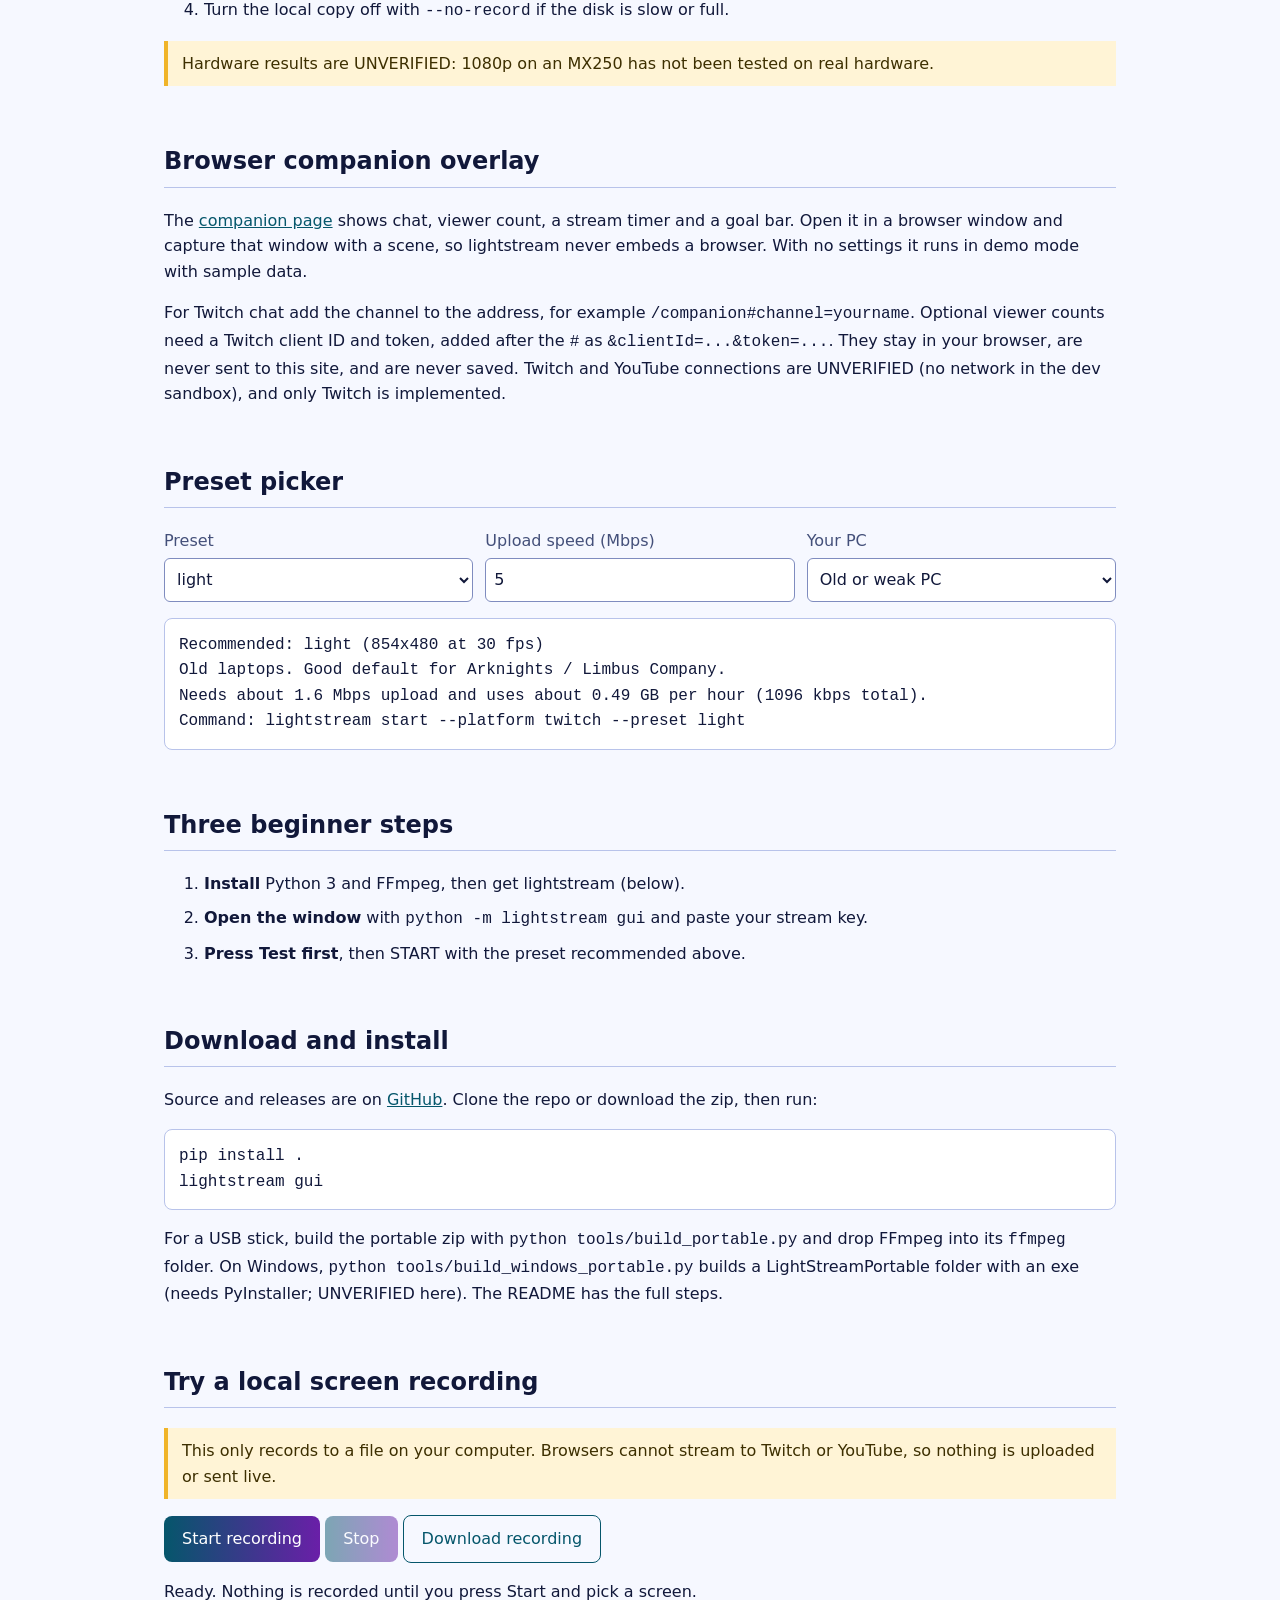
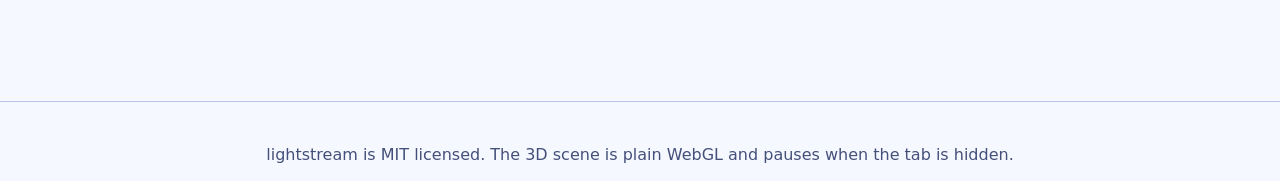
==== commit 342000e2: "style: frame hero shape beside glass text panel, real GUI screenshots, 4-card grid, page weight repo" ====
--- a/web/index.html
+++ b/web/index.html
@@ -51,7 +51,7 @@
     <section id="performance" aria-labelledby="perf-title">
       <h2 id="perf-title">Built for old hardware</h2>
       <p>lightstream is a small Python program that starts one FFmpeg process. It adds no browser engine, no plugin system and no background services. Every extra feature is optional and off until you turn it on.</p>
-      <div class="cards">
+      <div class="cards four">
         <article class="card"><h3>Few moving parts</h3><p>One app process and one FFmpeg encode. Less running means less for a 10 year old CPU to do.</p></article>
         <article class="card"><h3>Hardware encoders first</h3><p>Quick Sync, VAAPI or NVENC are tried before software x264, so the GPU does the encoding when it can.</p></article>
         <article class="card"><h3>Hardware profiles</h3><p>Profiles for Intel HD and GeForce MX laptops cap presets, buffers and filters to settings that suit them.</p></article>
@@ -60,54 +60,20 @@
     </section>
 
     <section id="screens" aria-labelledby="screens-title">
-      <h2 id="screens-title">Screenshots (illustrative mockups)</h2>
-      <p class="note">These are hand-drawn SVG mockups that show the layout of the app. They are not real screen captures.</p>
-      <div class="cards">
+      <h2 id="screens-title">Screenshots</h2>
+      <p>The desktop app has a light and a dark theme. Pages are scrollable so they fit small laptop screens.</p>
+      <div class="cards shots">
         <figure class="card">
-          <svg viewBox="0 0 320 200" role="img" aria-label="Mockup of the dashboard page: sidebar, status banner, health numbers and a Start button">
-            <rect width="320" height="200" rx="8" fill="#101730"/>
-            <rect width="70" height="200" fill="#0b1127"/>
-            <rect x="10" y="16" width="50" height="10" rx="3" fill="#29e0ff"/>
-            <rect x="10" y="40" width="50" height="8" rx="3" fill="#2c3a78"/>
-            <rect x="10" y="58" width="50" height="8" rx="3" fill="#2c3a78"/>
-            <rect x="10" y="76" width="50" height="8" rx="3" fill="#2c3a78"/>
-            <rect x="86" y="16" width="218" height="26" rx="5" fill="#183a2a"/>
-            <text x="96" y="34" fill="#9be8b8" font-size="12" font-family="sans-serif">Ready to stream</text>
-            <rect x="86" y="56" width="104" height="60" rx="5" fill="#1a2350"/>
-            <rect x="200" y="56" width="104" height="60" rx="5" fill="#1a2350"/>
-            <rect x="86" y="140" width="90" height="30" rx="6" fill="#c04dff"/>
-            <text x="108" y="160" fill="#04101a" font-size="13" font-family="sans-serif">START</text>
-          </svg>
-          <figcaption>Dashboard (mockup)</figcaption>
+          <img src="img/gui-dashboard-light.webp" width="900" height="636" loading="lazy" decoding="async" alt="lightstream dashboard in the light theme: sidebar with pages, a status banner, health numbers and a Start button">
+          <figcaption>Dashboard, light theme. Real screenshot, rendered on Linux (Xvfb), fonts differ on Windows.</figcaption>
         </figure>
         <figure class="card">
-          <svg viewBox="0 0 320 200" role="img" aria-label="Mockup of the scene editor: a canvas with a screen layer and a webcam layer">
-            <rect width="320" height="200" rx="8" fill="#101730"/>
-            <rect x="16" y="16" width="200" height="112" fill="#0b1127" stroke="#2c3a78"/>
-            <rect x="24" y="24" width="140" height="80" fill="#1a2350"/>
-            <text x="34" y="68" fill="#9aa7cc" font-size="12" font-family="sans-serif">screen</text>
-            <rect x="172" y="84" width="36" height="36" fill="#c04dff"/>
-            <text x="176" y="106" fill="#04101a" font-size="9" font-family="sans-serif">cam</text>
-            <rect x="232" y="16" width="72" height="10" rx="3" fill="#2c3a78"/>
-            <rect x="232" y="34" width="72" height="10" rx="3" fill="#2c3a78"/>
-            <rect x="232" y="52" width="72" height="10" rx="3" fill="#29e0ff"/>
-          </svg>
-          <figcaption>Scene editor (mockup)</figcaption>
+          <img src="img/gui-dashboard-dark.webp" width="900" height="636" loading="lazy" decoding="async" alt="lightstream dashboard in the dark theme with the same layout">
+          <figcaption>Dashboard, dark theme. Real screenshot, rendered on Linux (Xvfb), fonts differ on Windows.</figcaption>
         </figure>
         <figure class="card">
-          <svg viewBox="0 0 320 200" role="img" aria-label="Mockup of the companion overlay: viewer count, timer, goal bar and chat lines">
-            <rect width="320" height="200" rx="8" fill="#101730"/>
-            <text x="16" y="34" fill="#9aa7cc" font-size="11" font-family="sans-serif">Viewers</text>
-            <text x="16" y="56" fill="#e6ecff" font-size="20" font-family="sans-serif">--</text>
-            <text x="200" y="34" fill="#9aa7cc" font-size="11" font-family="sans-serif">Live for</text>
-            <text x="200" y="56" fill="#e6ecff" font-size="20" font-family="sans-serif">00:12:30</text>
-            <rect x="16" y="76" width="288" height="12" rx="6" fill="#0b1127"/>
-            <rect x="16" y="76" width="150" height="12" rx="6" fill="#29e0ff"/>
-            <rect x="16" y="104" width="180" height="9" rx="3" fill="#2c3a78"/>
-            <rect x="16" y="122" width="240" height="9" rx="3" fill="#2c3a78"/>
-            <rect x="16" y="140" width="130" height="9" rx="3" fill="#2c3a78"/>
-          </svg>
-          <figcaption>Companion overlay (mockup)</figcaption>
+          <img src="img/gui-scenes-light.webp" width="900" height="636" loading="lazy" decoding="async" alt="lightstream scenes page in the light theme, where you arrange screen and webcam layers">
+          <figcaption>Scenes page. Real screenshot, rendered on Linux (Xvfb), fonts differ on Windows.</figcaption>
         </figure>
       </div>
     </section>
--- a/web/style.css
+++ b/web/style.css
@@ -20,7 +20,6 @@
 
 .hero {
   position: relative;
-  min-height: 70vh;
   display: grid;
   place-items: center;
   text-align: center;
@@ -34,14 +33,28 @@
     radial-gradient(circle at 70% 60%, rgba(192, 77, 255, .35), transparent 50%),
     var(--bg);
 }
-#hero-canvas { position: absolute; inset: 0; width: 100%; height: 100%; }
+/* The shape frames the text instead of covering it: canvas on top (narrow) or on the right (wide). */
+#hero-canvas { position: relative; z-index: 0; width: 100%; height: clamp(200px, 48vw, 320px); }
 .no-3d #hero-canvas { display: none; }
-.hero-text { position: relative; padding: 24px; text-shadow: 0 2px 12px #000; }
+.hero { place-items: center; align-content: center; gap: 0; padding: 16px 0 32px; }
+.hero-text { position: relative; z-index: 1; margin: 0 16px; padding: 24px 28px; max-width: 40rem; border-radius: 16px;
+  background: rgba(7, 10, 20, .82); border: 1px solid rgba(120, 140, 220, .3); text-shadow: 0 2px 12px #000; }
+@supports ((backdrop-filter: blur(1px)) or (-webkit-backdrop-filter: blur(1px))) {
+  .hero-text { background: rgba(7, 10, 20, .6); -webkit-backdrop-filter: blur(12px); backdrop-filter: blur(12px); }
+}
+@media (min-width: 56rem) {
+  .hero { grid-template-columns: minmax(0, 1fr) minmax(0, 1fr); min-height: 30rem; padding: 32px 5vw; }
+  #hero-canvas { grid-column: 2; grid-row: 1; height: min(26rem, 60vh); }
+  .hero-text { grid-column: 1; grid-row: 1; text-align: left; margin: 0; justify-self: end; }
+  .hero .hero-links { justify-content: flex-start; }
+  .tagline { margin-left: 0; }
+}
 h1 { font-size: clamp(2.5rem, 8vw, 5rem); margin: 0; letter-spacing: .04em; }
-.tagline { color: var(--muted); max-width: 36rem; margin: 8px auto 20px; }
+.tagline { color: var(--text); opacity: .88; max-width: 36rem; margin: 8px auto 20px; }
 
-main { max-width: 60rem; margin: 0 auto; padding: 16px 20px 40px; }
-section { margin: 40px 0; }
+html { scroll-behavior: smooth; }
+main { max-width: 62rem; margin: 0 auto; padding: 16px 20px 40px; }
+section { margin: 56px 0; }
 h2 { border-bottom: 1px solid #243061; padding-bottom: 6px; }
 .columns { display: grid; grid-template-columns: repeat(auto-fit, minmax(16rem, 1fr)); gap: 20px; }
 .form { display: grid; grid-template-columns: repeat(auto-fit, minmax(12rem, 1fr)); gap: 12px; }
@@ -61,6 +74,7 @@
   padding: 10px 18px; border-radius: 8px; border: 0;
   color: #04101a; background: linear-gradient(90deg, var(--cyan), var(--violet));
 }
+button:hover, .button:hover { filter: brightness(1.12); }
 button:disabled { opacity: .5; cursor: not-allowed; }
 .button.ghost { background: transparent; color: var(--cyan); border: 1px solid var(--cyan); }
 video { max-width: 100%; border-radius: 8px; }
@@ -84,13 +98,28 @@
 .hero-text .button { animation: button-pulse 3s ease-in-out infinite; }
 @keyframes button-pulse { 50% { box-shadow: 0 0 18px rgba(41, 224, 255, .6); } }
 .cards { display: grid; grid-template-columns: repeat(auto-fit, minmax(14rem, 1fr)); gap: 16px; }
+/* Four cards: 4 across, then 2x2, then 1 column, never a lone card. */
+.cards.four { grid-template-columns: repeat(2, minmax(0, 1fr)); }
+@media (min-width: 62rem) { .cards.four { grid-template-columns: repeat(4, minmax(0, 1fr)); } }
+@media (max-width: 36rem) { .cards.four { grid-template-columns: 1fr; } }
+.cards.shots { grid-template-columns: repeat(auto-fit, minmax(18rem, 1fr)); }
+figure.card img { width: 100%; height: auto; display: block; border-radius: 6px; border: 1px solid rgba(120, 140, 220, .3); }
 .card { margin: 0; padding: 14px; background: var(--panel); border: 1px solid #243061; border-radius: 8px; }
 .card h3 { margin-top: 0; }
-figure.card svg { width: 100%; height: auto; display: block; }
+/* Glass cards: only where backdrop-filter works. Elsewhere the solid card above stays. */
+@supports ((backdrop-filter: blur(1px)) or (-webkit-backdrop-filter: blur(1px))) {
+  .card { background: rgba(16, 23, 48, .78); border-color: rgba(120, 140, 220, .35);
+    -webkit-backdrop-filter: blur(10px) saturate(1.2); backdrop-filter: blur(10px) saturate(1.2);
+    box-shadow: 0 4px 18px rgba(0, 0, 0, .35); }
+}
+@media (prefers-reduced-transparency: reduce) {
+  .card { background: var(--panel); -webkit-backdrop-filter: none; backdrop-filter: none; }
+}
 figcaption { color: var(--muted); font-size: .9rem; margin-top: 6px; }
 table { width: 100%; border-collapse: collapse; margin: 12px 0; }
 th, td { text-align: left; padding: 8px 10px; border: 1px solid #243061; vertical-align: top; }
 thead th { background: var(--panel); }
+tbody tr:nth-child(even) td { background: rgba(120, 140, 220, .07); }
 @media (max-width: 40rem) { table { font-size: .9rem; } }
 
 /* Touch targets and narrow screens */
@@ -100,7 +129,7 @@
 main a { padding: 2px 0; }
 @media (max-width: 30rem) {
   main { padding: 12px 14px 32px; }
-  .hero { min-height: 56vh; }
+  .hero { padding-bottom: 20px; }
   .hero-links .button { flex: 1 1 100%; text-align: center; }
   .result, .code { overflow-x: auto; }
 }
@@ -109,9 +138,15 @@
 @media (prefers-color-scheme: light) {
   :root { --bg: #f6f8ff; --panel: #ffffff; --text: #11183a; --muted: #44507a; --cyan: #05566b; --violet: #6a1fa8; }
   .hero { background: radial-gradient(circle at 50% 40%, #cfd9ff 0%, var(--bg) 70%); }
-  .hero-text { text-shadow: none; }
+  .hero-text { text-shadow: none; background: rgba(255, 255, 255, .88); border-color: #b8c3ea; }
+  @supports ((backdrop-filter: blur(1px)) or (-webkit-backdrop-filter: blur(1px))) {
+    .hero-text { background: rgba(255, 255, 255, .7); }
+  }
   h2, th, td, .result, .code, .card, footer { border-color: #b8c3ea; }
   select, input { border-color: #7f8cbf; }
+  @supports ((backdrop-filter: blur(1px)) or (-webkit-backdrop-filter: blur(1px))) {
+    .card { background: rgba(255, 255, 255, .8); box-shadow: 0 4px 18px rgba(17, 24, 58, .12); }
+  }
   .note { background: #fff4d6; color: #3d2f00; }
   button, .button { color: #ffffff; background: linear-gradient(90deg, #05566b, #6a1fa8); }
   .button.ghost { color: var(--cyan); border-color: var(--cyan); background: transparent; }
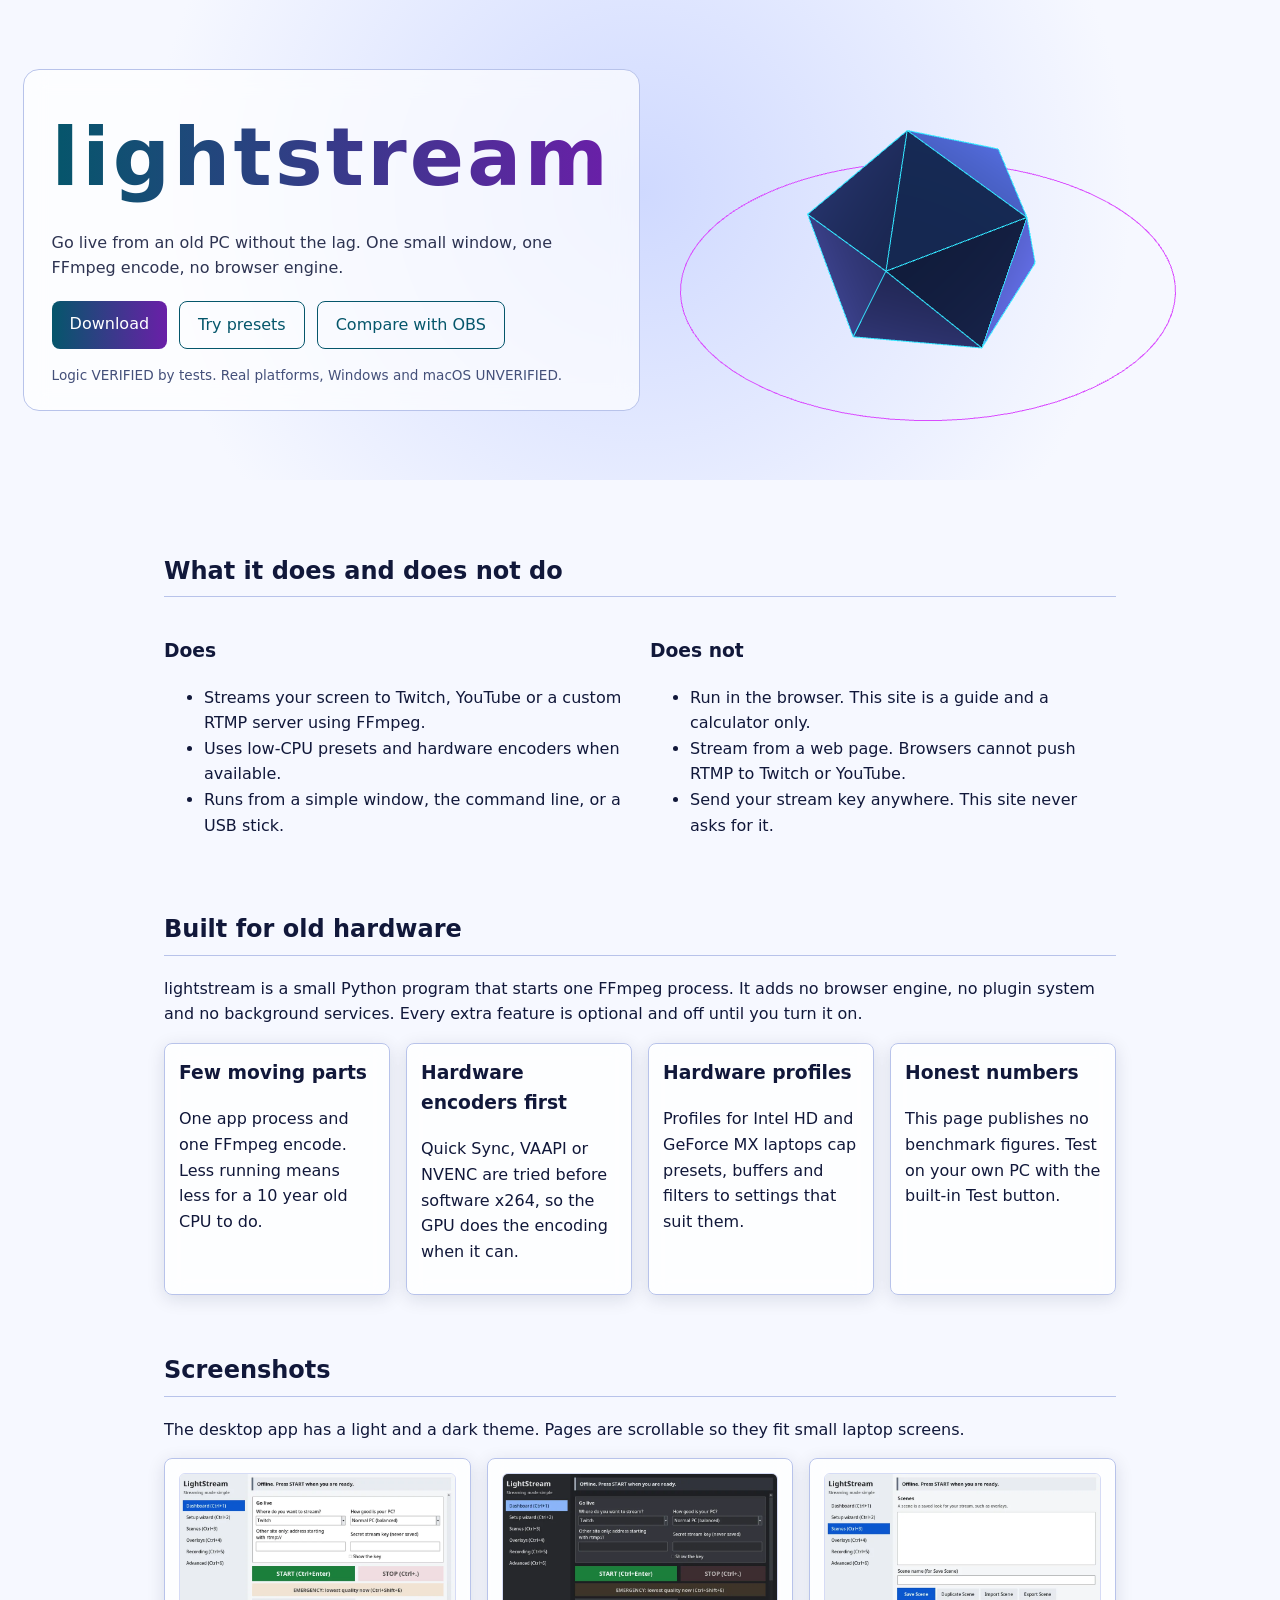
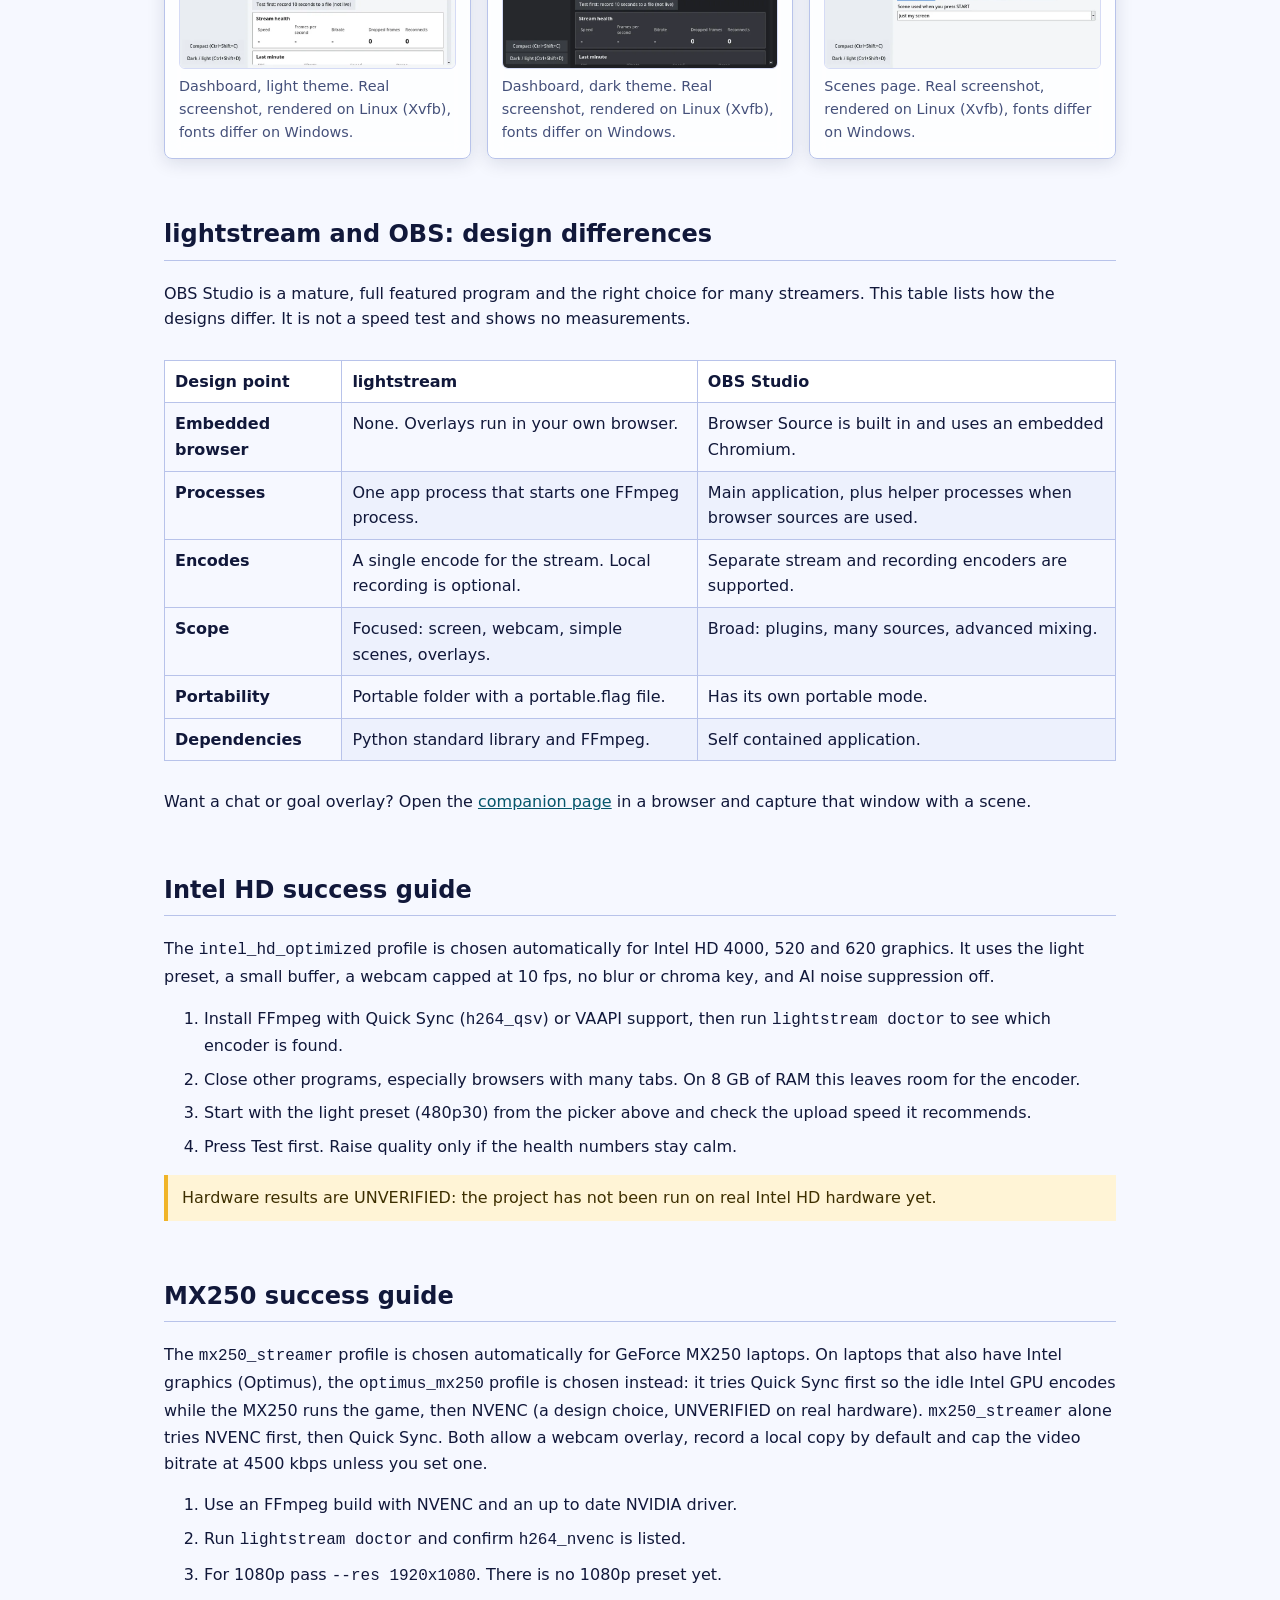
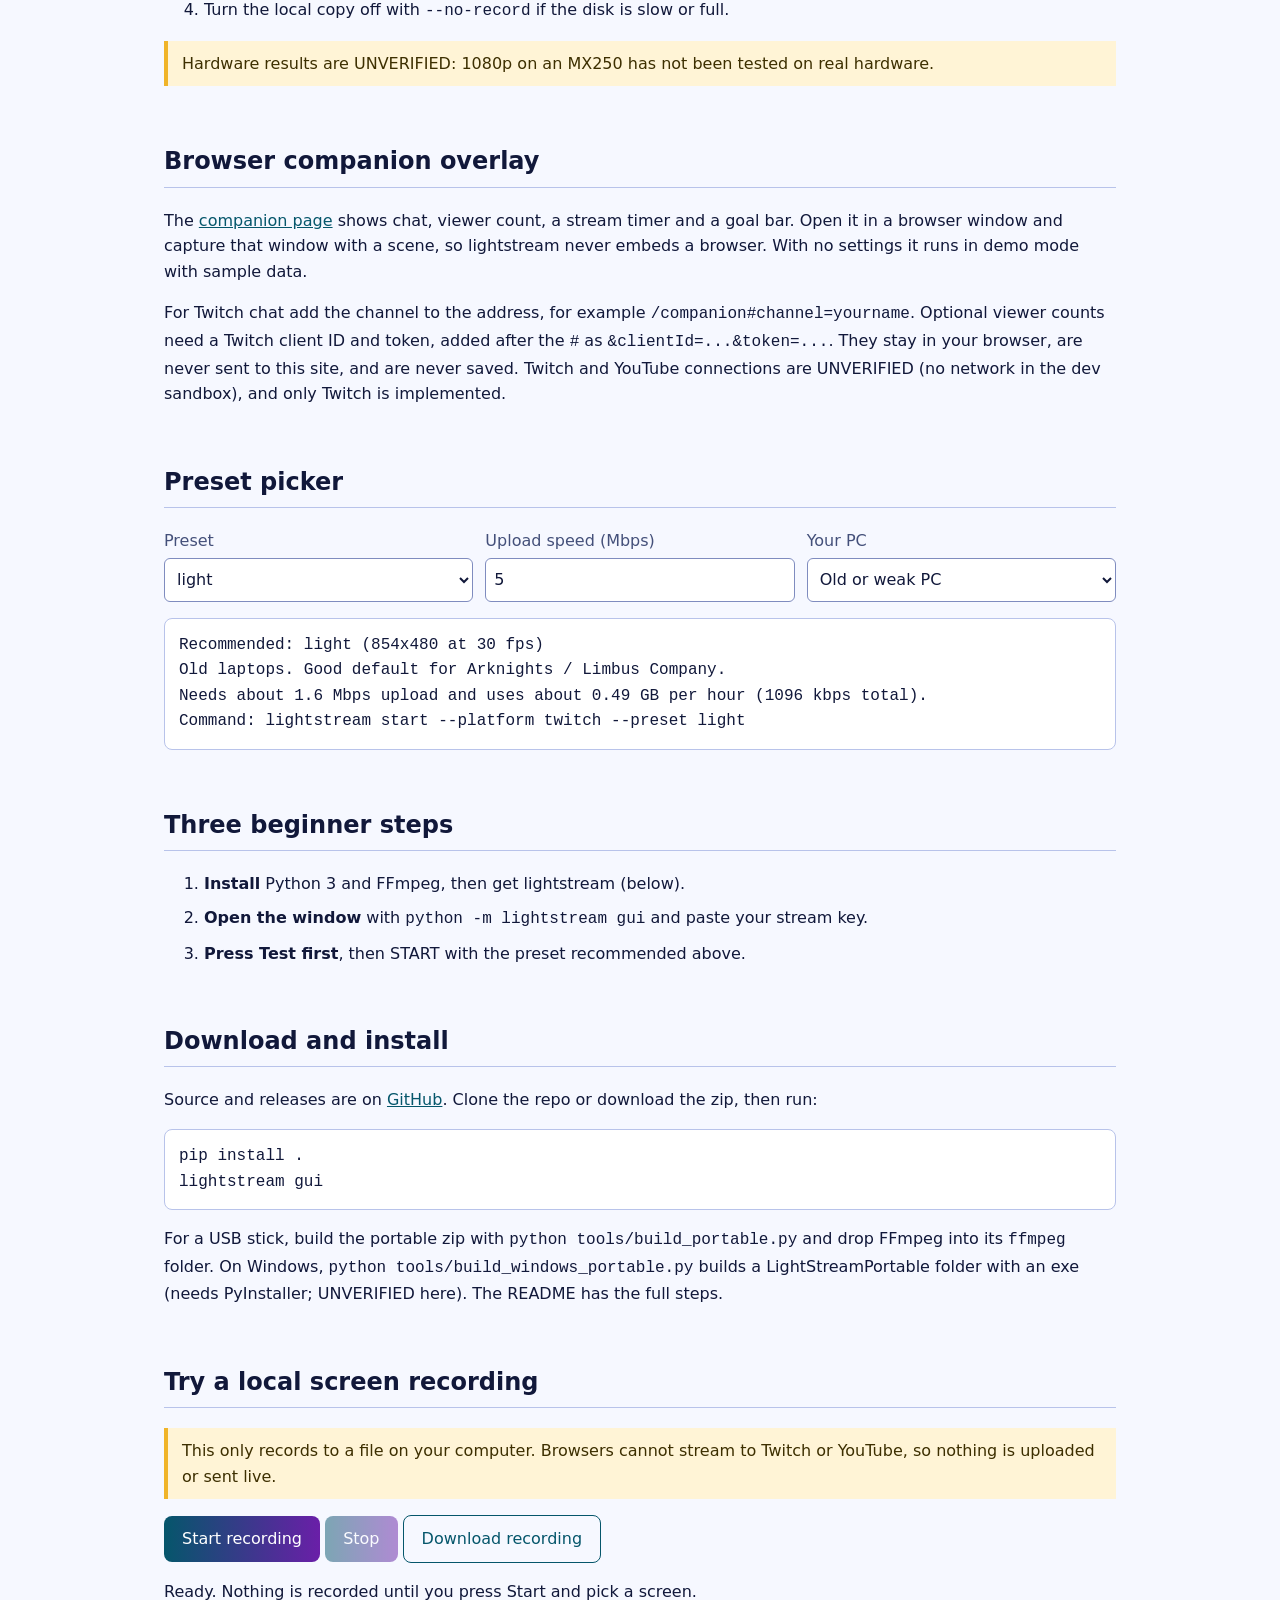
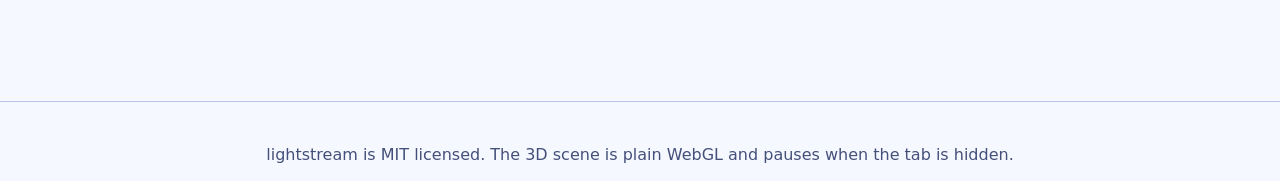
==== commit a05e290d: "feat: web hero pitch, Download and Try presets buttons, verification badge" ====
--- a/web/index.html
+++ b/web/index.html
@@ -14,12 +14,13 @@
     <canvas id="hero-canvas" aria-hidden="true"></canvas>
     <div class="hero-text">
       <h1 class="animated-title">lightstream</h1>
-      <p class="tagline">Stream from an old PC without the lag. A tiny Python tool that drives FFmpeg.</p>
+      <p class="tagline">Go live from an old PC without the lag. One small window, one FFmpeg encode, no browser engine.</p>
       <nav aria-label="Quick links" class="hero-links">
-        <a class="button" href="#picker">Pick a preset</a>
-        <a class="button ghost" href="#install">Install</a>
+        <a class="button" href="#install">Download</a>
+        <a class="button ghost" href="#picker">Try presets</a>
         <a class="button ghost" href="#compare">Compare with OBS</a>
       </nav>
+      <p class="badge">Logic VERIFIED by tests. Real platforms, Windows and macOS UNVERIFIED.</p>
     </div>
   </header>
 
--- a/web/style.css
+++ b/web/style.css
@@ -152,3 +152,5 @@
   .button.ghost { color: var(--cyan); border-color: var(--cyan); background: transparent; }
   .animated-title { background: linear-gradient(90deg, #05566b, #6a1fa8, #05566b); background-size: 200% 100%; -webkit-background-clip: text; background-clip: text; }
 }
+
+.badge { margin: 16px 0 0; font-size: .85rem; color: var(--muted); }
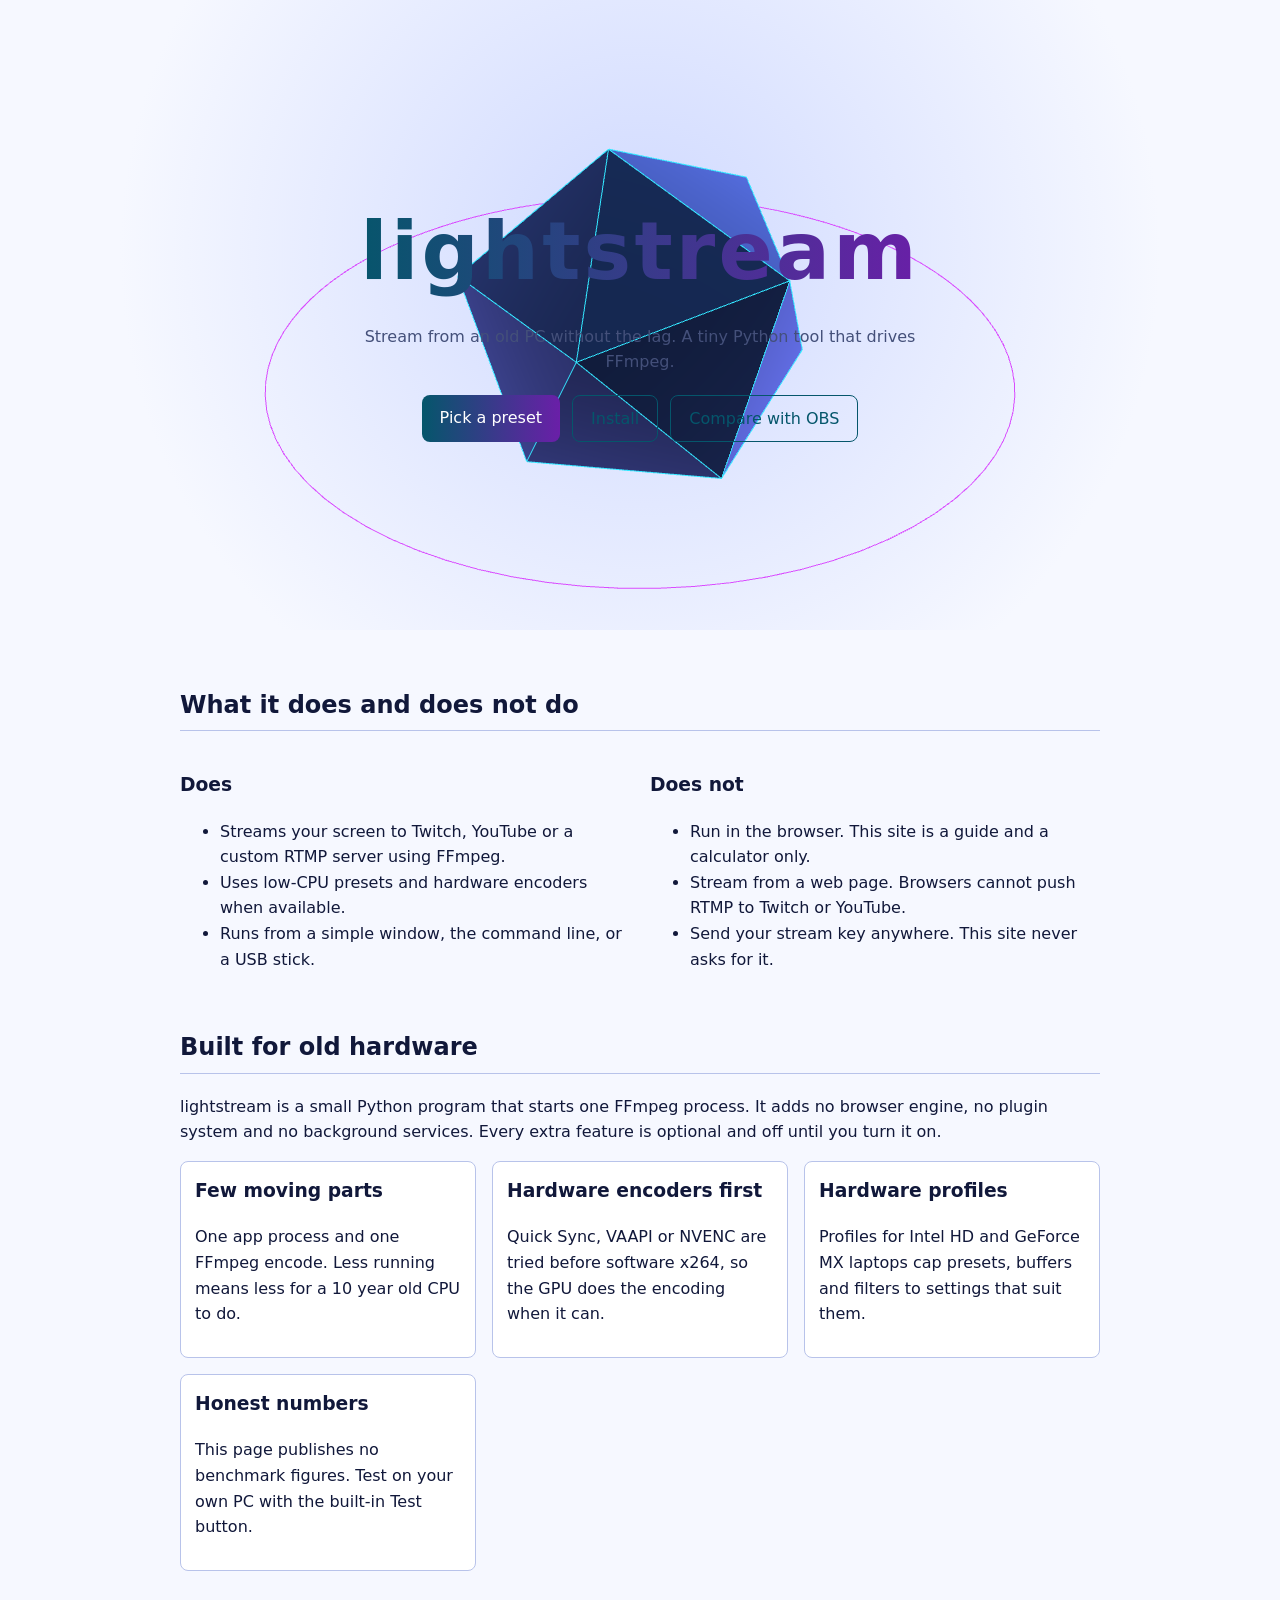
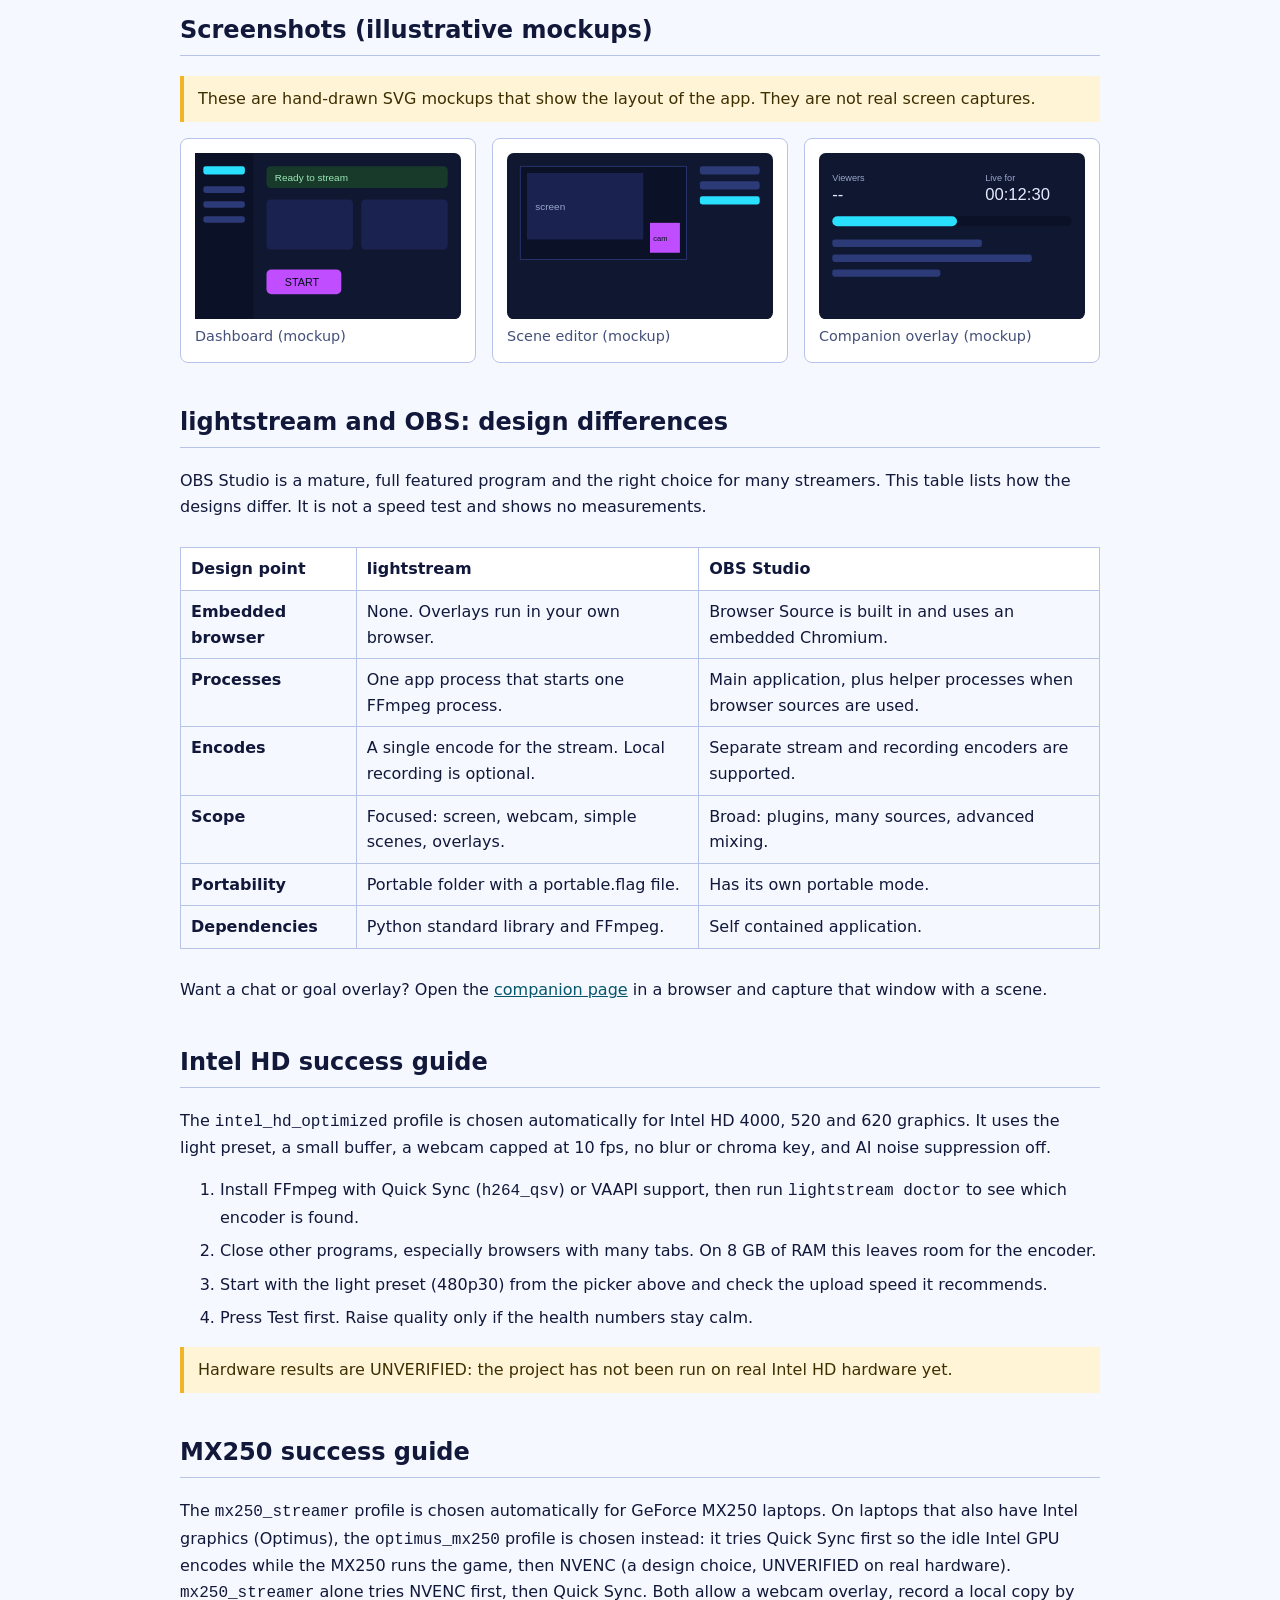
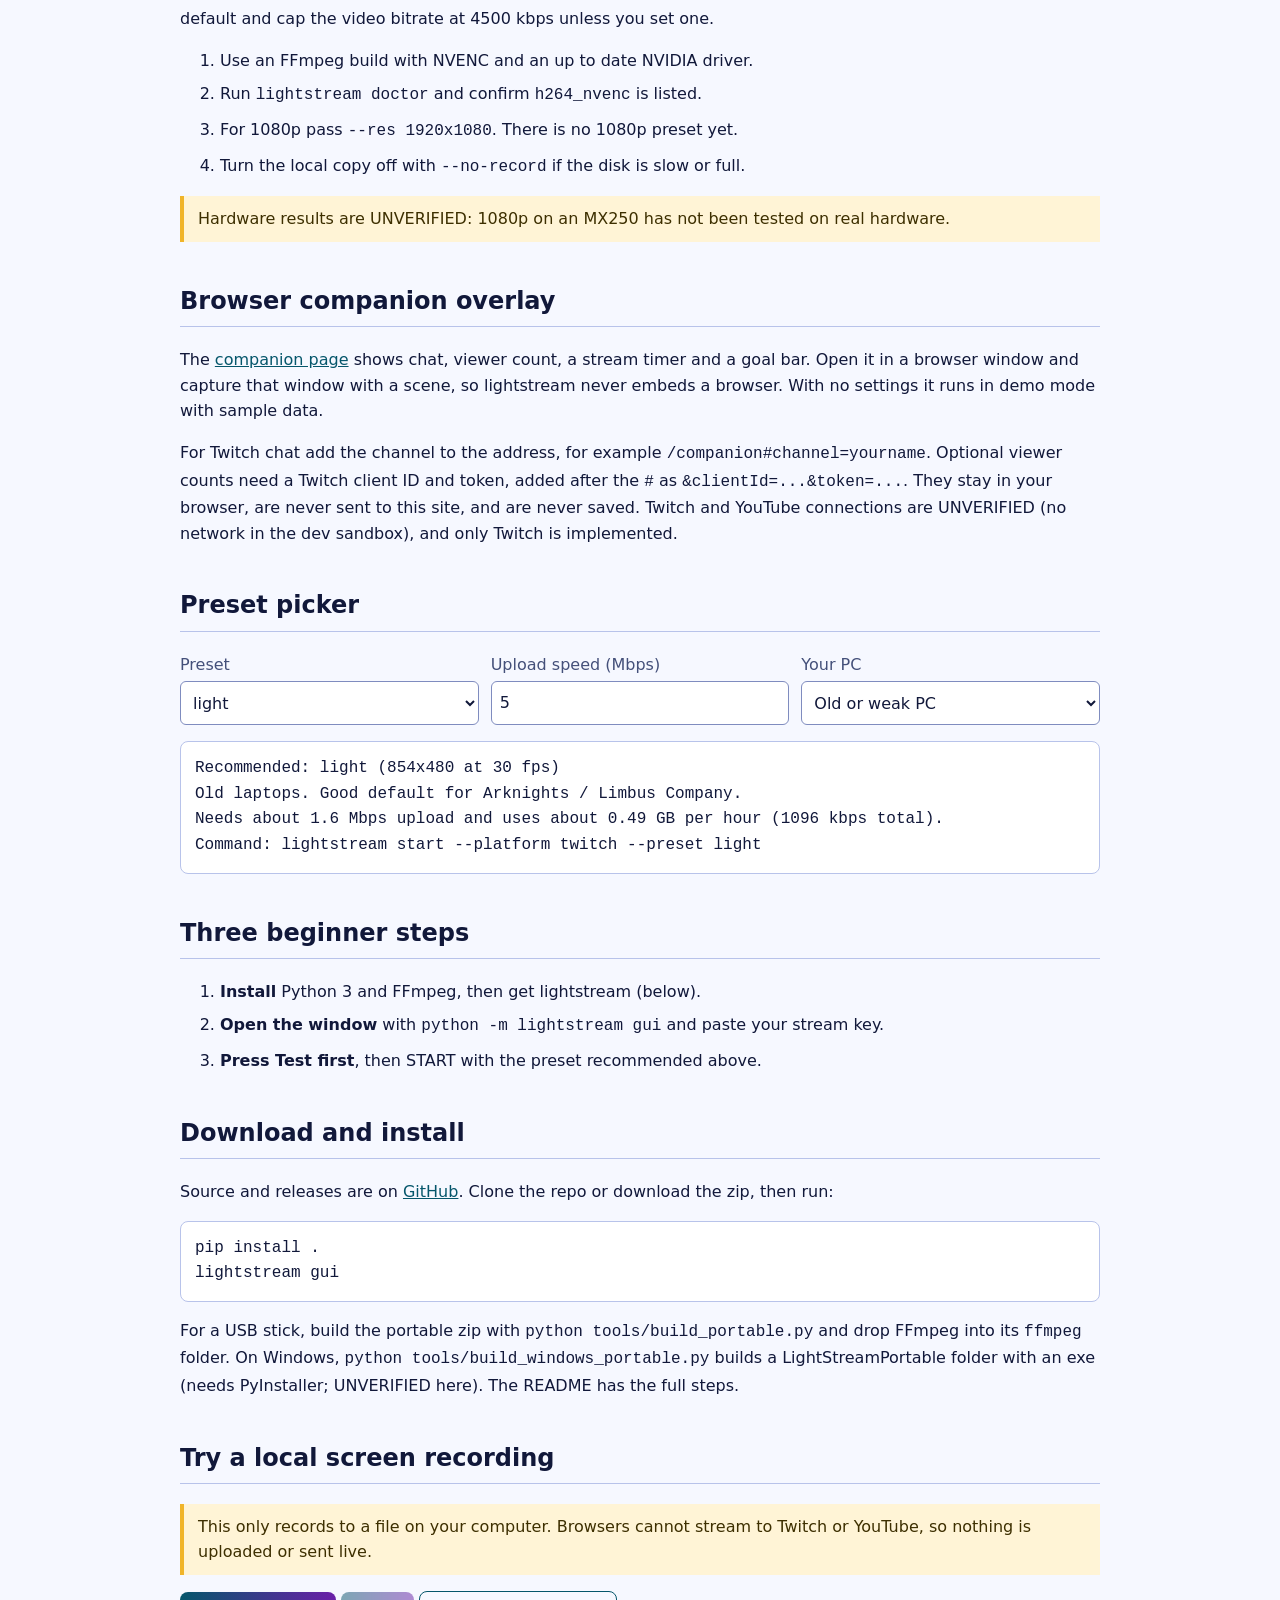
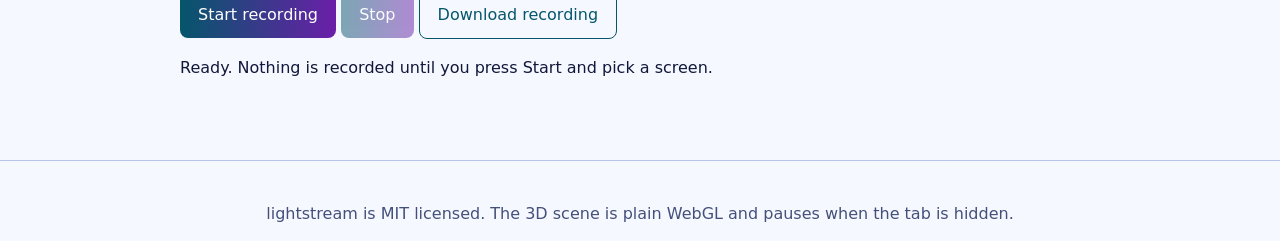
==== commit 14da4c5c: "Merge pull request #9 from MiChaelinzo/feat/v0.11-flagship feat: v0.11.0 emergency mode, failover, O" ====
--- a/web/index.html
+++ b/web/index.html
@@ -14,13 +14,12 @@
     <canvas id="hero-canvas" aria-hidden="true"></canvas>
     <div class="hero-text">
       <h1 class="animated-title">lightstream</h1>
-      <p class="tagline">Go live from an old PC without the lag. One small window, one FFmpeg encode, no browser engine.</p>
+      <p class="tagline">Stream from an old PC without the lag. A tiny Python tool that drives FFmpeg.</p>
       <nav aria-label="Quick links" class="hero-links">
-        <a class="button" href="#install">Download</a>
-        <a class="button ghost" href="#picker">Try presets</a>
+        <a class="button" href="#picker">Pick a preset</a>
+        <a class="button ghost" href="#install">Install</a>
         <a class="button ghost" href="#compare">Compare with OBS</a>
       </nav>
-      <p class="badge">Logic VERIFIED by tests. Real platforms, Windows and macOS UNVERIFIED.</p>
     </div>
   </header>
 
@@ -52,7 +51,7 @@
     <section id="performance" aria-labelledby="perf-title">
       <h2 id="perf-title">Built for old hardware</h2>
       <p>lightstream is a small Python program that starts one FFmpeg process. It adds no browser engine, no plugin system and no background services. Every extra feature is optional and off until you turn it on.</p>
-      <div class="cards four">
+      <div class="cards">
         <article class="card"><h3>Few moving parts</h3><p>One app process and one FFmpeg encode. Less running means less for a 10 year old CPU to do.</p></article>
         <article class="card"><h3>Hardware encoders first</h3><p>Quick Sync, VAAPI or NVENC are tried before software x264, so the GPU does the encoding when it can.</p></article>
         <article class="card"><h3>Hardware profiles</h3><p>Profiles for Intel HD and GeForce MX laptops cap presets, buffers and filters to settings that suit them.</p></article>
@@ -61,20 +60,54 @@
     </section>
 
     <section id="screens" aria-labelledby="screens-title">
-      <h2 id="screens-title">Screenshots</h2>
-      <p>The desktop app has a light and a dark theme. Pages are scrollable so they fit small laptop screens.</p>
-      <div class="cards shots">
+      <h2 id="screens-title">Screenshots (illustrative mockups)</h2>
+      <p class="note">These are hand-drawn SVG mockups that show the layout of the app. They are not real screen captures.</p>
+      <div class="cards">
         <figure class="card">
-          <img src="img/gui-dashboard-light.webp" width="900" height="636" loading="lazy" decoding="async" alt="lightstream dashboard in the light theme: sidebar with pages, a status banner, health numbers and a Start button">
-          <figcaption>Dashboard, light theme. Real screenshot, rendered on Linux (Xvfb), fonts differ on Windows.</figcaption>
+          <svg viewBox="0 0 320 200" role="img" aria-label="Mockup of the dashboard page: sidebar, status banner, health numbers and a Start button">
+            <rect width="320" height="200" rx="8" fill="#101730"/>
+            <rect width="70" height="200" fill="#0b1127"/>
+            <rect x="10" y="16" width="50" height="10" rx="3" fill="#29e0ff"/>
+            <rect x="10" y="40" width="50" height="8" rx="3" fill="#2c3a78"/>
+            <rect x="10" y="58" width="50" height="8" rx="3" fill="#2c3a78"/>
+            <rect x="10" y="76" width="50" height="8" rx="3" fill="#2c3a78"/>
+            <rect x="86" y="16" width="218" height="26" rx="5" fill="#183a2a"/>
+            <text x="96" y="34" fill="#9be8b8" font-size="12" font-family="sans-serif">Ready to stream</text>
+            <rect x="86" y="56" width="104" height="60" rx="5" fill="#1a2350"/>
+            <rect x="200" y="56" width="104" height="60" rx="5" fill="#1a2350"/>
+            <rect x="86" y="140" width="90" height="30" rx="6" fill="#c04dff"/>
+            <text x="108" y="160" fill="#04101a" font-size="13" font-family="sans-serif">START</text>
+          </svg>
+          <figcaption>Dashboard (mockup)</figcaption>
         </figure>
         <figure class="card">
-          <img src="img/gui-dashboard-dark.webp" width="900" height="636" loading="lazy" decoding="async" alt="lightstream dashboard in the dark theme with the same layout">
-          <figcaption>Dashboard, dark theme. Real screenshot, rendered on Linux (Xvfb), fonts differ on Windows.</figcaption>
+          <svg viewBox="0 0 320 200" role="img" aria-label="Mockup of the scene editor: a canvas with a screen layer and a webcam layer">
+            <rect width="320" height="200" rx="8" fill="#101730"/>
+            <rect x="16" y="16" width="200" height="112" fill="#0b1127" stroke="#2c3a78"/>
+            <rect x="24" y="24" width="140" height="80" fill="#1a2350"/>
+            <text x="34" y="68" fill="#9aa7cc" font-size="12" font-family="sans-serif">screen</text>
+            <rect x="172" y="84" width="36" height="36" fill="#c04dff"/>
+            <text x="176" y="106" fill="#04101a" font-size="9" font-family="sans-serif">cam</text>
+            <rect x="232" y="16" width="72" height="10" rx="3" fill="#2c3a78"/>
+            <rect x="232" y="34" width="72" height="10" rx="3" fill="#2c3a78"/>
+            <rect x="232" y="52" width="72" height="10" rx="3" fill="#29e0ff"/>
+          </svg>
+          <figcaption>Scene editor (mockup)</figcaption>
         </figure>
         <figure class="card">
-          <img src="img/gui-scenes-light.webp" width="900" height="636" loading="lazy" decoding="async" alt="lightstream scenes page in the light theme, where you arrange screen and webcam layers">
-          <figcaption>Scenes page. Real screenshot, rendered on Linux (Xvfb), fonts differ on Windows.</figcaption>
+          <svg viewBox="0 0 320 200" role="img" aria-label="Mockup of the companion overlay: viewer count, timer, goal bar and chat lines">
+            <rect width="320" height="200" rx="8" fill="#101730"/>
+            <text x="16" y="34" fill="#9aa7cc" font-size="11" font-family="sans-serif">Viewers</text>
+            <text x="16" y="56" fill="#e6ecff" font-size="20" font-family="sans-serif">--</text>
+            <text x="200" y="34" fill="#9aa7cc" font-size="11" font-family="sans-serif">Live for</text>
+            <text x="200" y="56" fill="#e6ecff" font-size="20" font-family="sans-serif">00:12:30</text>
+            <rect x="16" y="76" width="288" height="12" rx="6" fill="#0b1127"/>
+            <rect x="16" y="76" width="150" height="12" rx="6" fill="#29e0ff"/>
+            <rect x="16" y="104" width="180" height="9" rx="3" fill="#2c3a78"/>
+            <rect x="16" y="122" width="240" height="9" rx="3" fill="#2c3a78"/>
+            <rect x="16" y="140" width="130" height="9" rx="3" fill="#2c3a78"/>
+          </svg>
+          <figcaption>Companion overlay (mockup)</figcaption>
         </figure>
       </div>
     </section>
--- a/web/style.css
+++ b/web/style.css
@@ -20,6 +20,7 @@
 
 .hero {
   position: relative;
+  min-height: 70vh;
   display: grid;
   place-items: center;
   text-align: center;
@@ -33,28 +34,14 @@
     radial-gradient(circle at 70% 60%, rgba(192, 77, 255, .35), transparent 50%),
     var(--bg);
 }
-/* The shape frames the text instead of covering it: canvas on top (narrow) or on the right (wide). */
-#hero-canvas { position: relative; z-index: 0; width: 100%; height: clamp(200px, 48vw, 320px); }
+#hero-canvas { position: absolute; inset: 0; width: 100%; height: 100%; }
 .no-3d #hero-canvas { display: none; }
-.hero { place-items: center; align-content: center; gap: 0; padding: 16px 0 32px; }
-.hero-text { position: relative; z-index: 1; margin: 0 16px; padding: 24px 28px; max-width: 40rem; border-radius: 16px;
-  background: rgba(7, 10, 20, .82); border: 1px solid rgba(120, 140, 220, .3); text-shadow: 0 2px 12px #000; }
-@supports ((backdrop-filter: blur(1px)) or (-webkit-backdrop-filter: blur(1px))) {
-  .hero-text { background: rgba(7, 10, 20, .6); -webkit-backdrop-filter: blur(12px); backdrop-filter: blur(12px); }
-}
-@media (min-width: 56rem) {
-  .hero { grid-template-columns: minmax(0, 1fr) minmax(0, 1fr); min-height: 30rem; padding: 32px 5vw; }
-  #hero-canvas { grid-column: 2; grid-row: 1; height: min(26rem, 60vh); }
-  .hero-text { grid-column: 1; grid-row: 1; text-align: left; margin: 0; justify-self: end; }
-  .hero .hero-links { justify-content: flex-start; }
-  .tagline { margin-left: 0; }
-}
+.hero-text { position: relative; padding: 24px; text-shadow: 0 2px 12px #000; }
 h1 { font-size: clamp(2.5rem, 8vw, 5rem); margin: 0; letter-spacing: .04em; }
-.tagline { color: var(--text); opacity: .88; max-width: 36rem; margin: 8px auto 20px; }
+.tagline { color: var(--muted); max-width: 36rem; margin: 8px auto 20px; }
 
-html { scroll-behavior: smooth; }
-main { max-width: 62rem; margin: 0 auto; padding: 16px 20px 40px; }
-section { margin: 56px 0; }
+main { max-width: 60rem; margin: 0 auto; padding: 16px 20px 40px; }
+section { margin: 40px 0; }
 h2 { border-bottom: 1px solid #243061; padding-bottom: 6px; }
 .columns { display: grid; grid-template-columns: repeat(auto-fit, minmax(16rem, 1fr)); gap: 20px; }
 .form { display: grid; grid-template-columns: repeat(auto-fit, minmax(12rem, 1fr)); gap: 12px; }
@@ -74,7 +61,6 @@
   padding: 10px 18px; border-radius: 8px; border: 0;
   color: #04101a; background: linear-gradient(90deg, var(--cyan), var(--violet));
 }
-button:hover, .button:hover { filter: brightness(1.12); }
 button:disabled { opacity: .5; cursor: not-allowed; }
 .button.ghost { background: transparent; color: var(--cyan); border: 1px solid var(--cyan); }
 video { max-width: 100%; border-radius: 8px; }
@@ -98,28 +84,13 @@
 .hero-text .button { animation: button-pulse 3s ease-in-out infinite; }
 @keyframes button-pulse { 50% { box-shadow: 0 0 18px rgba(41, 224, 255, .6); } }
 .cards { display: grid; grid-template-columns: repeat(auto-fit, minmax(14rem, 1fr)); gap: 16px; }
-/* Four cards: 4 across, then 2x2, then 1 column, never a lone card. */
-.cards.four { grid-template-columns: repeat(2, minmax(0, 1fr)); }
-@media (min-width: 62rem) { .cards.four { grid-template-columns: repeat(4, minmax(0, 1fr)); } }
-@media (max-width: 36rem) { .cards.four { grid-template-columns: 1fr; } }
-.cards.shots { grid-template-columns: repeat(auto-fit, minmax(18rem, 1fr)); }
-figure.card img { width: 100%; height: auto; display: block; border-radius: 6px; border: 1px solid rgba(120, 140, 220, .3); }
 .card { margin: 0; padding: 14px; background: var(--panel); border: 1px solid #243061; border-radius: 8px; }
 .card h3 { margin-top: 0; }
-/* Glass cards: only where backdrop-filter works. Elsewhere the solid card above stays. */
-@supports ((backdrop-filter: blur(1px)) or (-webkit-backdrop-filter: blur(1px))) {
-  .card { background: rgba(16, 23, 48, .78); border-color: rgba(120, 140, 220, .35);
-    -webkit-backdrop-filter: blur(10px) saturate(1.2); backdrop-filter: blur(10px) saturate(1.2);
-    box-shadow: 0 4px 18px rgba(0, 0, 0, .35); }
-}
-@media (prefers-reduced-transparency: reduce) {
-  .card { background: var(--panel); -webkit-backdrop-filter: none; backdrop-filter: none; }
-}
+figure.card svg { width: 100%; height: auto; display: block; }
 figcaption { color: var(--muted); font-size: .9rem; margin-top: 6px; }
 table { width: 100%; border-collapse: collapse; margin: 12px 0; }
 th, td { text-align: left; padding: 8px 10px; border: 1px solid #243061; vertical-align: top; }
 thead th { background: var(--panel); }
-tbody tr:nth-child(even) td { background: rgba(120, 140, 220, .07); }
 @media (max-width: 40rem) { table { font-size: .9rem; } }
 
 /* Touch targets and narrow screens */
@@ -129,7 +100,7 @@
 main a { padding: 2px 0; }
 @media (max-width: 30rem) {
   main { padding: 12px 14px 32px; }
-  .hero { padding-bottom: 20px; }
+  .hero { min-height: 56vh; }
   .hero-links .button { flex: 1 1 100%; text-align: center; }
   .result, .code { overflow-x: auto; }
 }
@@ -138,19 +109,11 @@
 @media (prefers-color-scheme: light) {
   :root { --bg: #f6f8ff; --panel: #ffffff; --text: #11183a; --muted: #44507a; --cyan: #05566b; --violet: #6a1fa8; }
   .hero { background: radial-gradient(circle at 50% 40%, #cfd9ff 0%, var(--bg) 70%); }
-  .hero-text { text-shadow: none; background: rgba(255, 255, 255, .88); border-color: #b8c3ea; }
-  @supports ((backdrop-filter: blur(1px)) or (-webkit-backdrop-filter: blur(1px))) {
-    .hero-text { background: rgba(255, 255, 255, .7); }
-  }
+  .hero-text { text-shadow: none; }
   h2, th, td, .result, .code, .card, footer { border-color: #b8c3ea; }
   select, input { border-color: #7f8cbf; }
-  @supports ((backdrop-filter: blur(1px)) or (-webkit-backdrop-filter: blur(1px))) {
-    .card { background: rgba(255, 255, 255, .8); box-shadow: 0 4px 18px rgba(17, 24, 58, .12); }
-  }
   .note { background: #fff4d6; color: #3d2f00; }
   button, .button { color: #ffffff; background: linear-gradient(90deg, #05566b, #6a1fa8); }
   .button.ghost { color: var(--cyan); border-color: var(--cyan); background: transparent; }
   .animated-title { background: linear-gradient(90deg, #05566b, #6a1fa8, #05566b); background-size: 200% 100%; -webkit-background-clip: text; background-clip: text; }
 }
-
-.badge { margin: 16px 0 0; font-size: .85rem; color: var(--muted); }
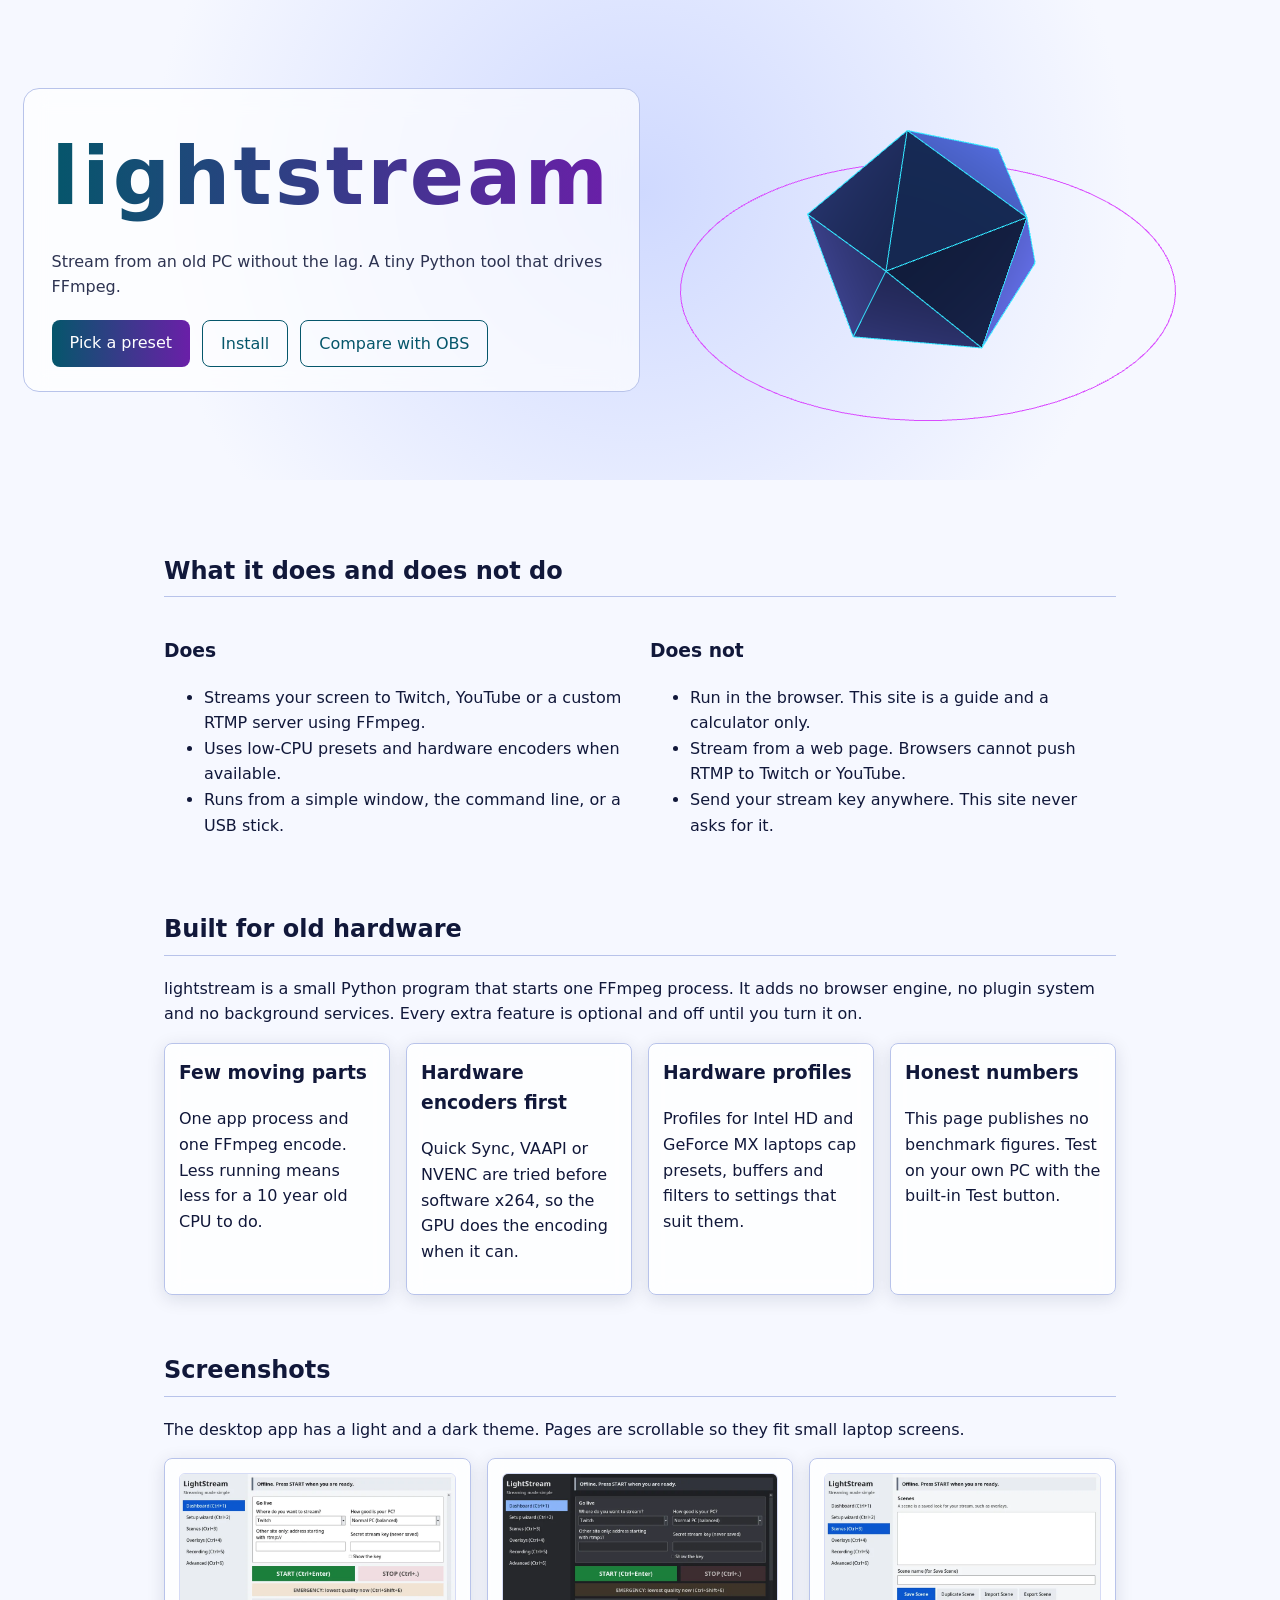
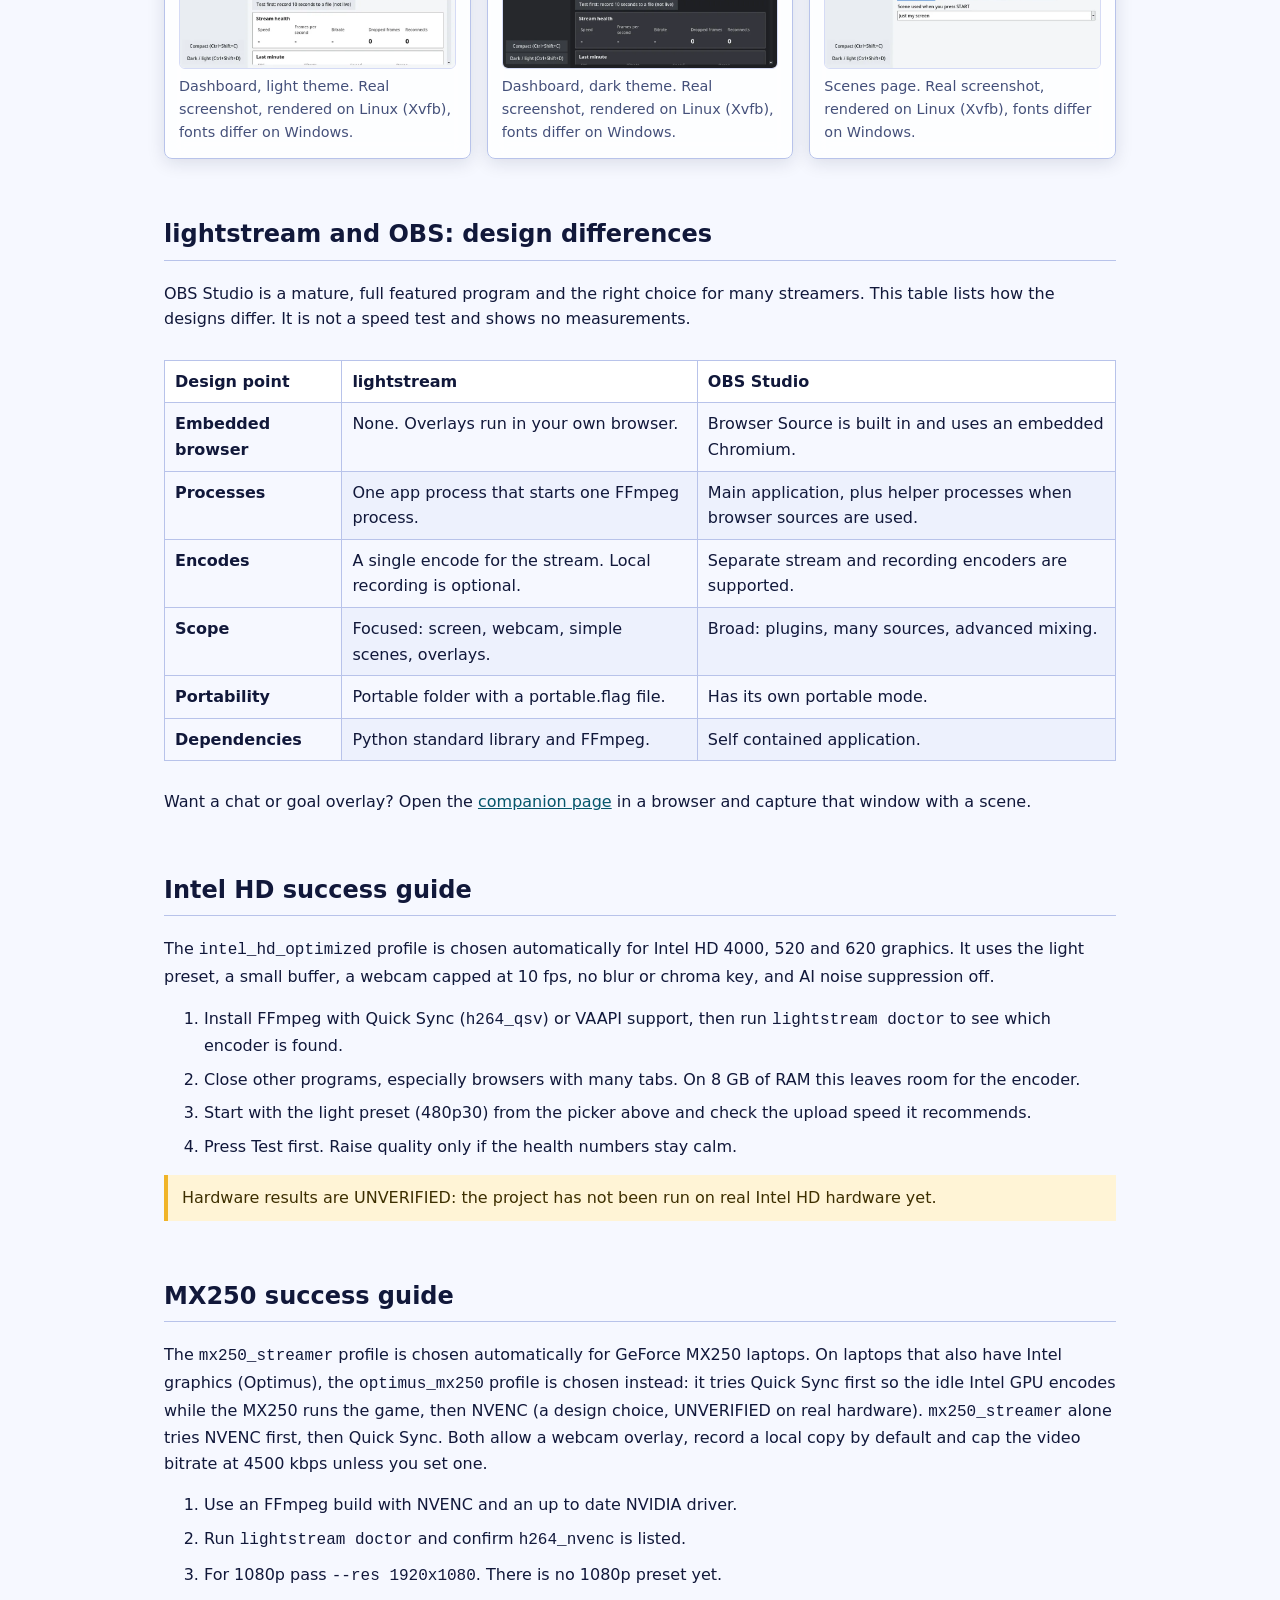
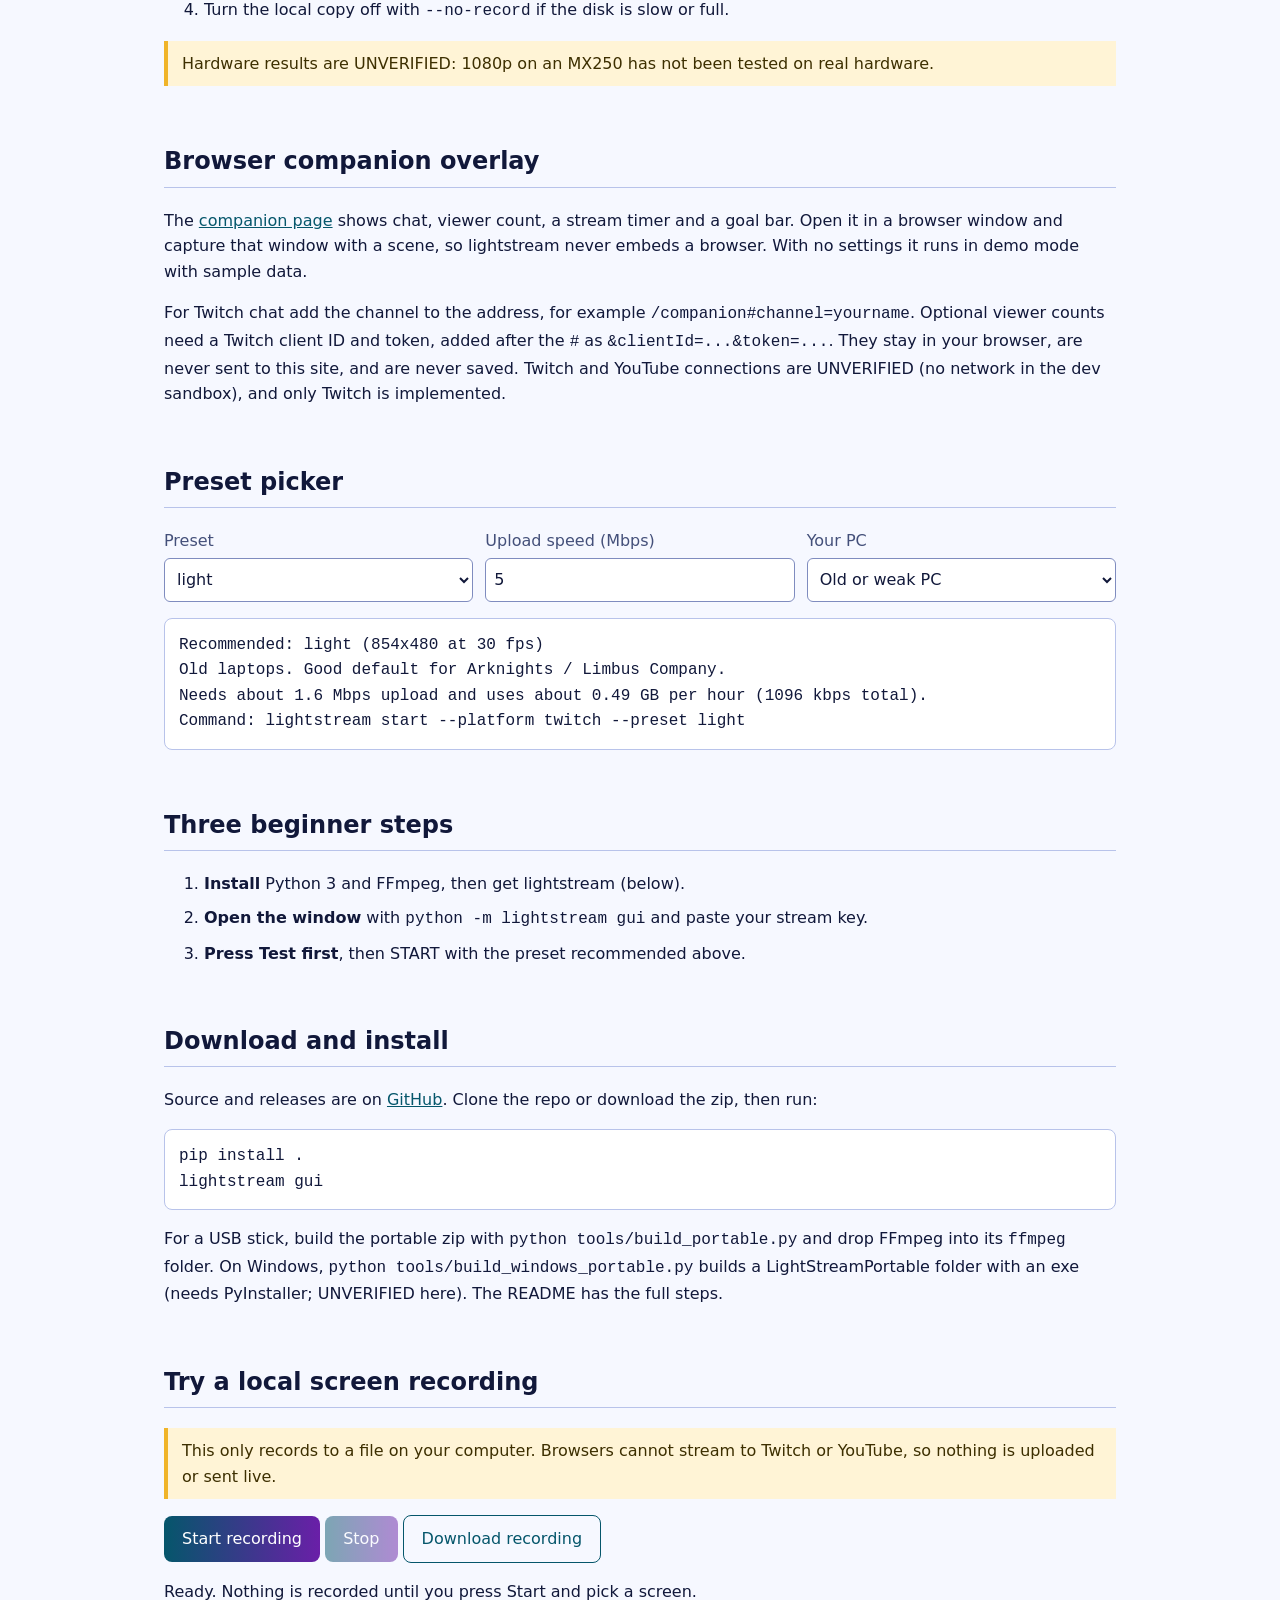
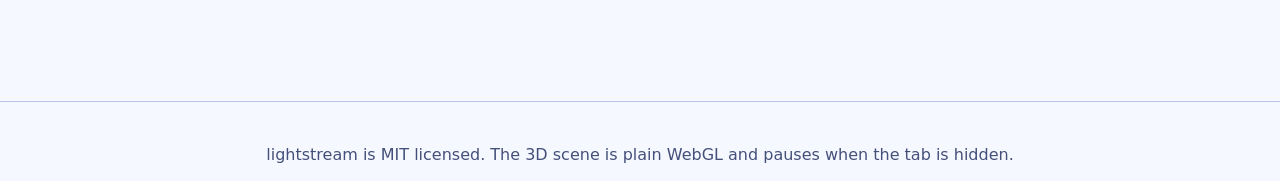
==== commit e9515228: "Merge pull request #11 from MiChaelinzo/feat/v0.13-polish feat: v0.13.0 polish (real screenshots, GU" ====
--- a/web/index.html
+++ b/web/index.html
@@ -51,7 +51,7 @@
     <section id="performance" aria-labelledby="perf-title">
       <h2 id="perf-title">Built for old hardware</h2>
       <p>lightstream is a small Python program that starts one FFmpeg process. It adds no browser engine, no plugin system and no background services. Every extra feature is optional and off until you turn it on.</p>
-      <div class="cards">
+      <div class="cards four">
         <article class="card"><h3>Few moving parts</h3><p>One app process and one FFmpeg encode. Less running means less for a 10 year old CPU to do.</p></article>
         <article class="card"><h3>Hardware encoders first</h3><p>Quick Sync, VAAPI or NVENC are tried before software x264, so the GPU does the encoding when it can.</p></article>
         <article class="card"><h3>Hardware profiles</h3><p>Profiles for Intel HD and GeForce MX laptops cap presets, buffers and filters to settings that suit them.</p></article>
@@ -60,54 +60,20 @@
     </section>
 
     <section id="screens" aria-labelledby="screens-title">
-      <h2 id="screens-title">Screenshots (illustrative mockups)</h2>
-      <p class="note">These are hand-drawn SVG mockups that show the layout of the app. They are not real screen captures.</p>
-      <div class="cards">
+      <h2 id="screens-title">Screenshots</h2>
+      <p>The desktop app has a light and a dark theme. Pages are scrollable so they fit small laptop screens.</p>
+      <div class="cards shots">
         <figure class="card">
-          <svg viewBox="0 0 320 200" role="img" aria-label="Mockup of the dashboard page: sidebar, status banner, health numbers and a Start button">
-            <rect width="320" height="200" rx="8" fill="#101730"/>
-            <rect width="70" height="200" fill="#0b1127"/>
-            <rect x="10" y="16" width="50" height="10" rx="3" fill="#29e0ff"/>
-            <rect x="10" y="40" width="50" height="8" rx="3" fill="#2c3a78"/>
-            <rect x="10" y="58" width="50" height="8" rx="3" fill="#2c3a78"/>
-            <rect x="10" y="76" width="50" height="8" rx="3" fill="#2c3a78"/>
-            <rect x="86" y="16" width="218" height="26" rx="5" fill="#183a2a"/>
-            <text x="96" y="34" fill="#9be8b8" font-size="12" font-family="sans-serif">Ready to stream</text>
-            <rect x="86" y="56" width="104" height="60" rx="5" fill="#1a2350"/>
-            <rect x="200" y="56" width="104" height="60" rx="5" fill="#1a2350"/>
-            <rect x="86" y="140" width="90" height="30" rx="6" fill="#c04dff"/>
-            <text x="108" y="160" fill="#04101a" font-size="13" font-family="sans-serif">START</text>
-          </svg>
-          <figcaption>Dashboard (mockup)</figcaption>
+          <img src="img/gui-dashboard-light.webp" width="900" height="636" loading="lazy" decoding="async" alt="lightstream dashboard in the light theme: sidebar with pages, a status banner, health numbers and a Start button">
+          <figcaption>Dashboard, light theme. Real screenshot, rendered on Linux (Xvfb), fonts differ on Windows.</figcaption>
         </figure>
         <figure class="card">
-          <svg viewBox="0 0 320 200" role="img" aria-label="Mockup of the scene editor: a canvas with a screen layer and a webcam layer">
-            <rect width="320" height="200" rx="8" fill="#101730"/>
-            <rect x="16" y="16" width="200" height="112" fill="#0b1127" stroke="#2c3a78"/>
-            <rect x="24" y="24" width="140" height="80" fill="#1a2350"/>
-            <text x="34" y="68" fill="#9aa7cc" font-size="12" font-family="sans-serif">screen</text>
-            <rect x="172" y="84" width="36" height="36" fill="#c04dff"/>
-            <text x="176" y="106" fill="#04101a" font-size="9" font-family="sans-serif">cam</text>
-            <rect x="232" y="16" width="72" height="10" rx="3" fill="#2c3a78"/>
-            <rect x="232" y="34" width="72" height="10" rx="3" fill="#2c3a78"/>
-            <rect x="232" y="52" width="72" height="10" rx="3" fill="#29e0ff"/>
-          </svg>
-          <figcaption>Scene editor (mockup)</figcaption>
+          <img src="img/gui-dashboard-dark.webp" width="900" height="636" loading="lazy" decoding="async" alt="lightstream dashboard in the dark theme with the same layout">
+          <figcaption>Dashboard, dark theme. Real screenshot, rendered on Linux (Xvfb), fonts differ on Windows.</figcaption>
         </figure>
         <figure class="card">
-          <svg viewBox="0 0 320 200" role="img" aria-label="Mockup of the companion overlay: viewer count, timer, goal bar and chat lines">
-            <rect width="320" height="200" rx="8" fill="#101730"/>
-            <text x="16" y="34" fill="#9aa7cc" font-size="11" font-family="sans-serif">Viewers</text>
-            <text x="16" y="56" fill="#e6ecff" font-size="20" font-family="sans-serif">--</text>
-            <text x="200" y="34" fill="#9aa7cc" font-size="11" font-family="sans-serif">Live for</text>
-            <text x="200" y="56" fill="#e6ecff" font-size="20" font-family="sans-serif">00:12:30</text>
-            <rect x="16" y="76" width="288" height="12" rx="6" fill="#0b1127"/>
-            <rect x="16" y="76" width="150" height="12" rx="6" fill="#29e0ff"/>
-            <rect x="16" y="104" width="180" height="9" rx="3" fill="#2c3a78"/>
-            <rect x="16" y="122" width="240" height="9" rx="3" fill="#2c3a78"/>
-            <rect x="16" y="140" width="130" height="9" rx="3" fill="#2c3a78"/>
-          </svg>
-          <figcaption>Companion overlay (mockup)</figcaption>
+          <img src="img/gui-scenes-light.webp" width="900" height="636" loading="lazy" decoding="async" alt="lightstream scenes page in the light theme, where you arrange screen and webcam layers">
+          <figcaption>Scenes page. Real screenshot, rendered on Linux (Xvfb), fonts differ on Windows.</figcaption>
         </figure>
       </div>
     </section>
--- a/web/style.css
+++ b/web/style.css
@@ -20,7 +20,6 @@
 
 .hero {
   position: relative;
-  min-height: 70vh;
   display: grid;
   place-items: center;
   text-align: center;
@@ -34,14 +33,28 @@
     radial-gradient(circle at 70% 60%, rgba(192, 77, 255, .35), transparent 50%),
     var(--bg);
 }
-#hero-canvas { position: absolute; inset: 0; width: 100%; height: 100%; }
+/* The shape frames the text instead of covering it: canvas on top (narrow) or on the right (wide). */
+#hero-canvas { position: relative; z-index: 0; width: 100%; height: clamp(200px, 48vw, 320px); }
 .no-3d #hero-canvas { display: none; }
-.hero-text { position: relative; padding: 24px; text-shadow: 0 2px 12px #000; }
+.hero { place-items: center; align-content: center; gap: 0; padding: 16px 0 32px; }
+.hero-text { position: relative; z-index: 1; margin: 0 16px; padding: 24px 28px; max-width: 40rem; border-radius: 16px;
+  background: rgba(7, 10, 20, .82); border: 1px solid rgba(120, 140, 220, .3); text-shadow: 0 2px 12px #000; }
+@supports ((backdrop-filter: blur(1px)) or (-webkit-backdrop-filter: blur(1px))) {
+  .hero-text { background: rgba(7, 10, 20, .6); -webkit-backdrop-filter: blur(12px); backdrop-filter: blur(12px); }
+}
+@media (min-width: 56rem) {
+  .hero { grid-template-columns: minmax(0, 1fr) minmax(0, 1fr); min-height: 30rem; padding: 32px 5vw; }
+  #hero-canvas { grid-column: 2; grid-row: 1; height: min(26rem, 60vh); }
+  .hero-text { grid-column: 1; grid-row: 1; text-align: left; margin: 0; justify-self: end; }
+  .hero .hero-links { justify-content: flex-start; }
+  .tagline { margin-left: 0; }
+}
 h1 { font-size: clamp(2.5rem, 8vw, 5rem); margin: 0; letter-spacing: .04em; }
-.tagline { color: var(--muted); max-width: 36rem; margin: 8px auto 20px; }
+.tagline { color: var(--text); opacity: .88; max-width: 36rem; margin: 8px auto 20px; }
 
-main { max-width: 60rem; margin: 0 auto; padding: 16px 20px 40px; }
-section { margin: 40px 0; }
+html { scroll-behavior: smooth; }
+main { max-width: 62rem; margin: 0 auto; padding: 16px 20px 40px; }
+section { margin: 56px 0; }
 h2 { border-bottom: 1px solid #243061; padding-bottom: 6px; }
 .columns { display: grid; grid-template-columns: repeat(auto-fit, minmax(16rem, 1fr)); gap: 20px; }
 .form { display: grid; grid-template-columns: repeat(auto-fit, minmax(12rem, 1fr)); gap: 12px; }
@@ -61,6 +74,7 @@
   padding: 10px 18px; border-radius: 8px; border: 0;
   color: #04101a; background: linear-gradient(90deg, var(--cyan), var(--violet));
 }
+button:hover, .button:hover { filter: brightness(1.12); }
 button:disabled { opacity: .5; cursor: not-allowed; }
 .button.ghost { background: transparent; color: var(--cyan); border: 1px solid var(--cyan); }
 video { max-width: 100%; border-radius: 8px; }
@@ -84,13 +98,28 @@
 .hero-text .button { animation: button-pulse 3s ease-in-out infinite; }
 @keyframes button-pulse { 50% { box-shadow: 0 0 18px rgba(41, 224, 255, .6); } }
 .cards { display: grid; grid-template-columns: repeat(auto-fit, minmax(14rem, 1fr)); gap: 16px; }
+/* Four cards: 4 across, then 2x2, then 1 column, never a lone card. */
+.cards.four { grid-template-columns: repeat(2, minmax(0, 1fr)); }
+@media (min-width: 62rem) { .cards.four { grid-template-columns: repeat(4, minmax(0, 1fr)); } }
+@media (max-width: 36rem) { .cards.four { grid-template-columns: 1fr; } }
+.cards.shots { grid-template-columns: repeat(auto-fit, minmax(18rem, 1fr)); }
+figure.card img { width: 100%; height: auto; display: block; border-radius: 6px; border: 1px solid rgba(120, 140, 220, .3); }
 .card { margin: 0; padding: 14px; background: var(--panel); border: 1px solid #243061; border-radius: 8px; }
 .card h3 { margin-top: 0; }
-figure.card svg { width: 100%; height: auto; display: block; }
+/* Glass cards: only where backdrop-filter works. Elsewhere the solid card above stays. */
+@supports ((backdrop-filter: blur(1px)) or (-webkit-backdrop-filter: blur(1px))) {
+  .card { background: rgba(16, 23, 48, .78); border-color: rgba(120, 140, 220, .35);
+    -webkit-backdrop-filter: blur(10px) saturate(1.2); backdrop-filter: blur(10px) saturate(1.2);
+    box-shadow: 0 4px 18px rgba(0, 0, 0, .35); }
+}
+@media (prefers-reduced-transparency: reduce) {
+  .card { background: var(--panel); -webkit-backdrop-filter: none; backdrop-filter: none; }
+}
 figcaption { color: var(--muted); font-size: .9rem; margin-top: 6px; }
 table { width: 100%; border-collapse: collapse; margin: 12px 0; }
 th, td { text-align: left; padding: 8px 10px; border: 1px solid #243061; vertical-align: top; }
 thead th { background: var(--panel); }
+tbody tr:nth-child(even) td { background: rgba(120, 140, 220, .07); }
 @media (max-width: 40rem) { table { font-size: .9rem; } }
 
 /* Touch targets and narrow screens */
@@ -100,7 +129,7 @@
 main a { padding: 2px 0; }
 @media (max-width: 30rem) {
   main { padding: 12px 14px 32px; }
-  .hero { min-height: 56vh; }
+  .hero { padding-bottom: 20px; }
   .hero-links .button { flex: 1 1 100%; text-align: center; }
   .result, .code { overflow-x: auto; }
 }
@@ -109,9 +138,15 @@
 @media (prefers-color-scheme: light) {
   :root { --bg: #f6f8ff; --panel: #ffffff; --text: #11183a; --muted: #44507a; --cyan: #05566b; --violet: #6a1fa8; }
   .hero { background: radial-gradient(circle at 50% 40%, #cfd9ff 0%, var(--bg) 70%); }
-  .hero-text { text-shadow: none; }
+  .hero-text { text-shadow: none; background: rgba(255, 255, 255, .88); border-color: #b8c3ea; }
+  @supports ((backdrop-filter: blur(1px)) or (-webkit-backdrop-filter: blur(1px))) {
+    .hero-text { background: rgba(255, 255, 255, .7); }
+  }
   h2, th, td, .result, .code, .card, footer { border-color: #b8c3ea; }
   select, input { border-color: #7f8cbf; }
+  @supports ((backdrop-filter: blur(1px)) or (-webkit-backdrop-filter: blur(1px))) {
+    .card { background: rgba(255, 255, 255, .8); box-shadow: 0 4px 18px rgba(17, 24, 58, .12); }
+  }
   .note { background: #fff4d6; color: #3d2f00; }
   button, .button { color: #ffffff; background: linear-gradient(90deg, #05566b, #6a1fa8); }
   .button.ghost { color: var(--cyan); border-color: var(--cyan); background: transparent; }
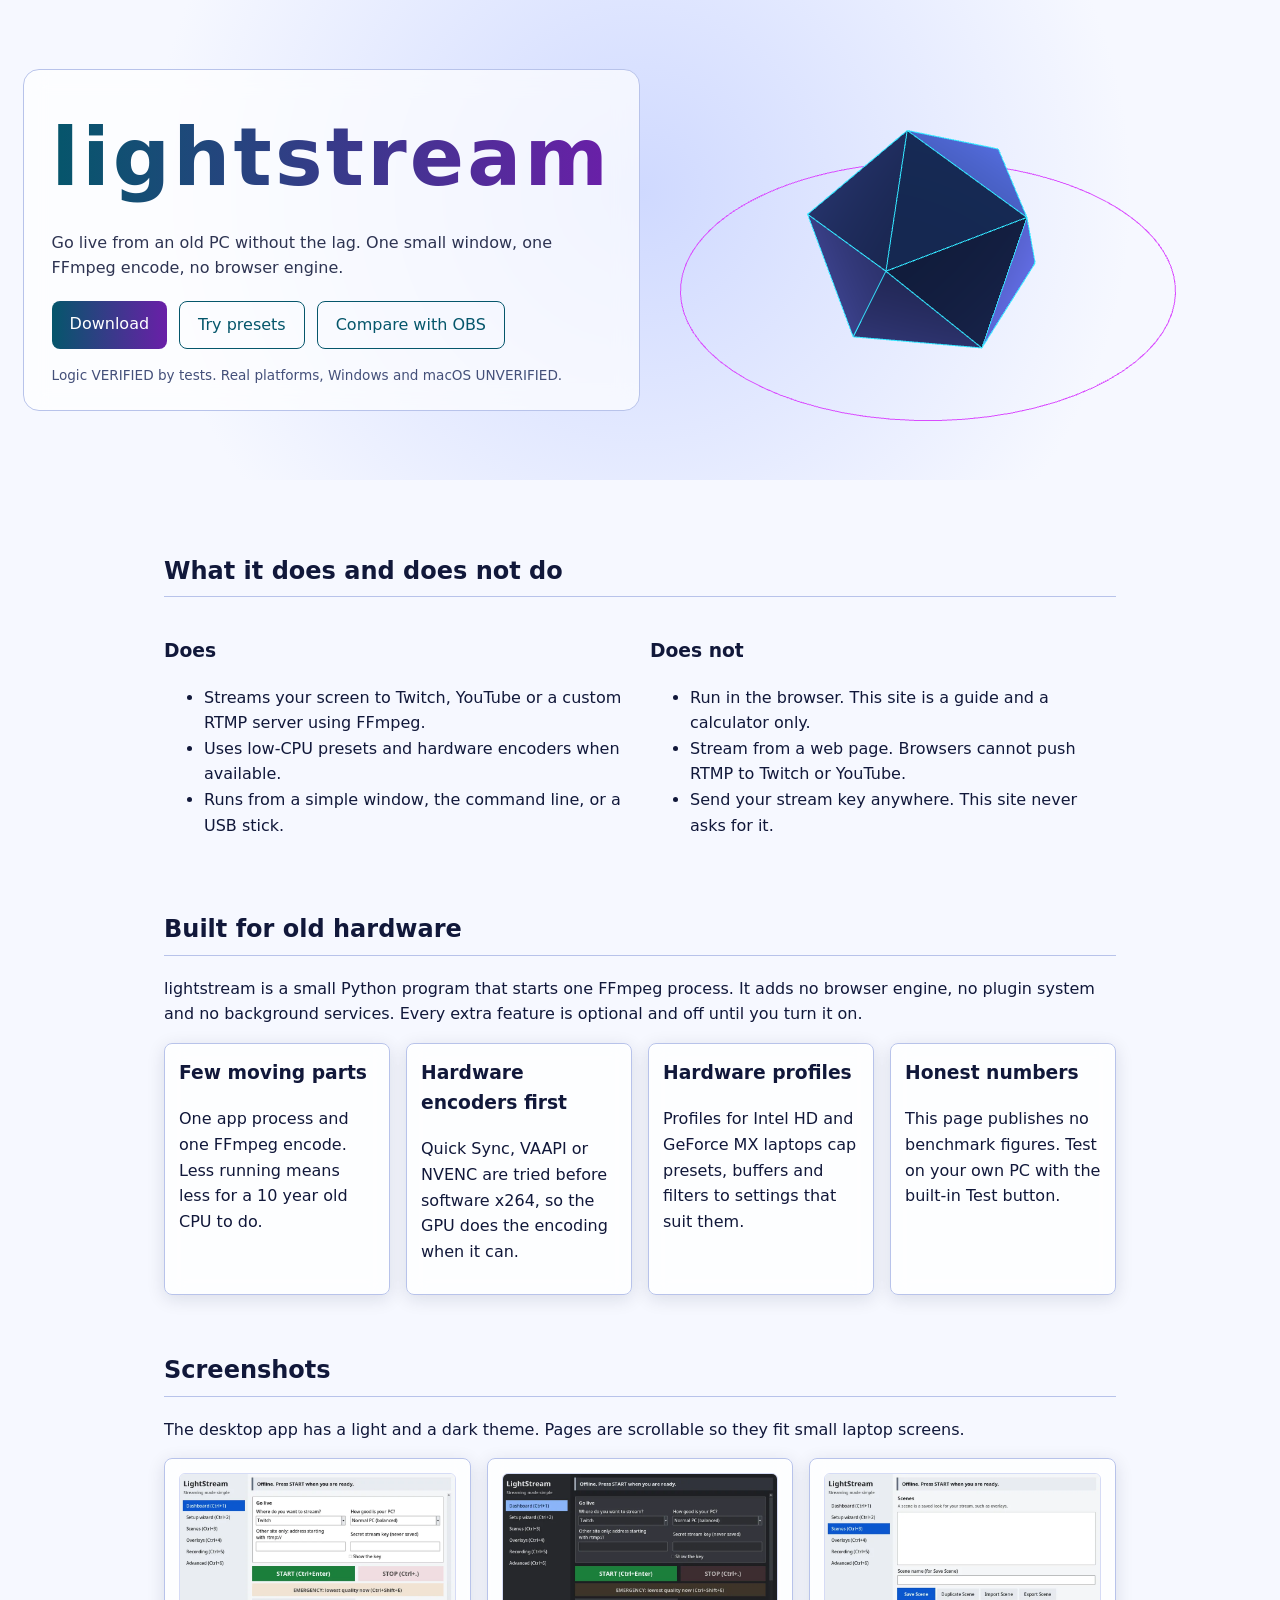
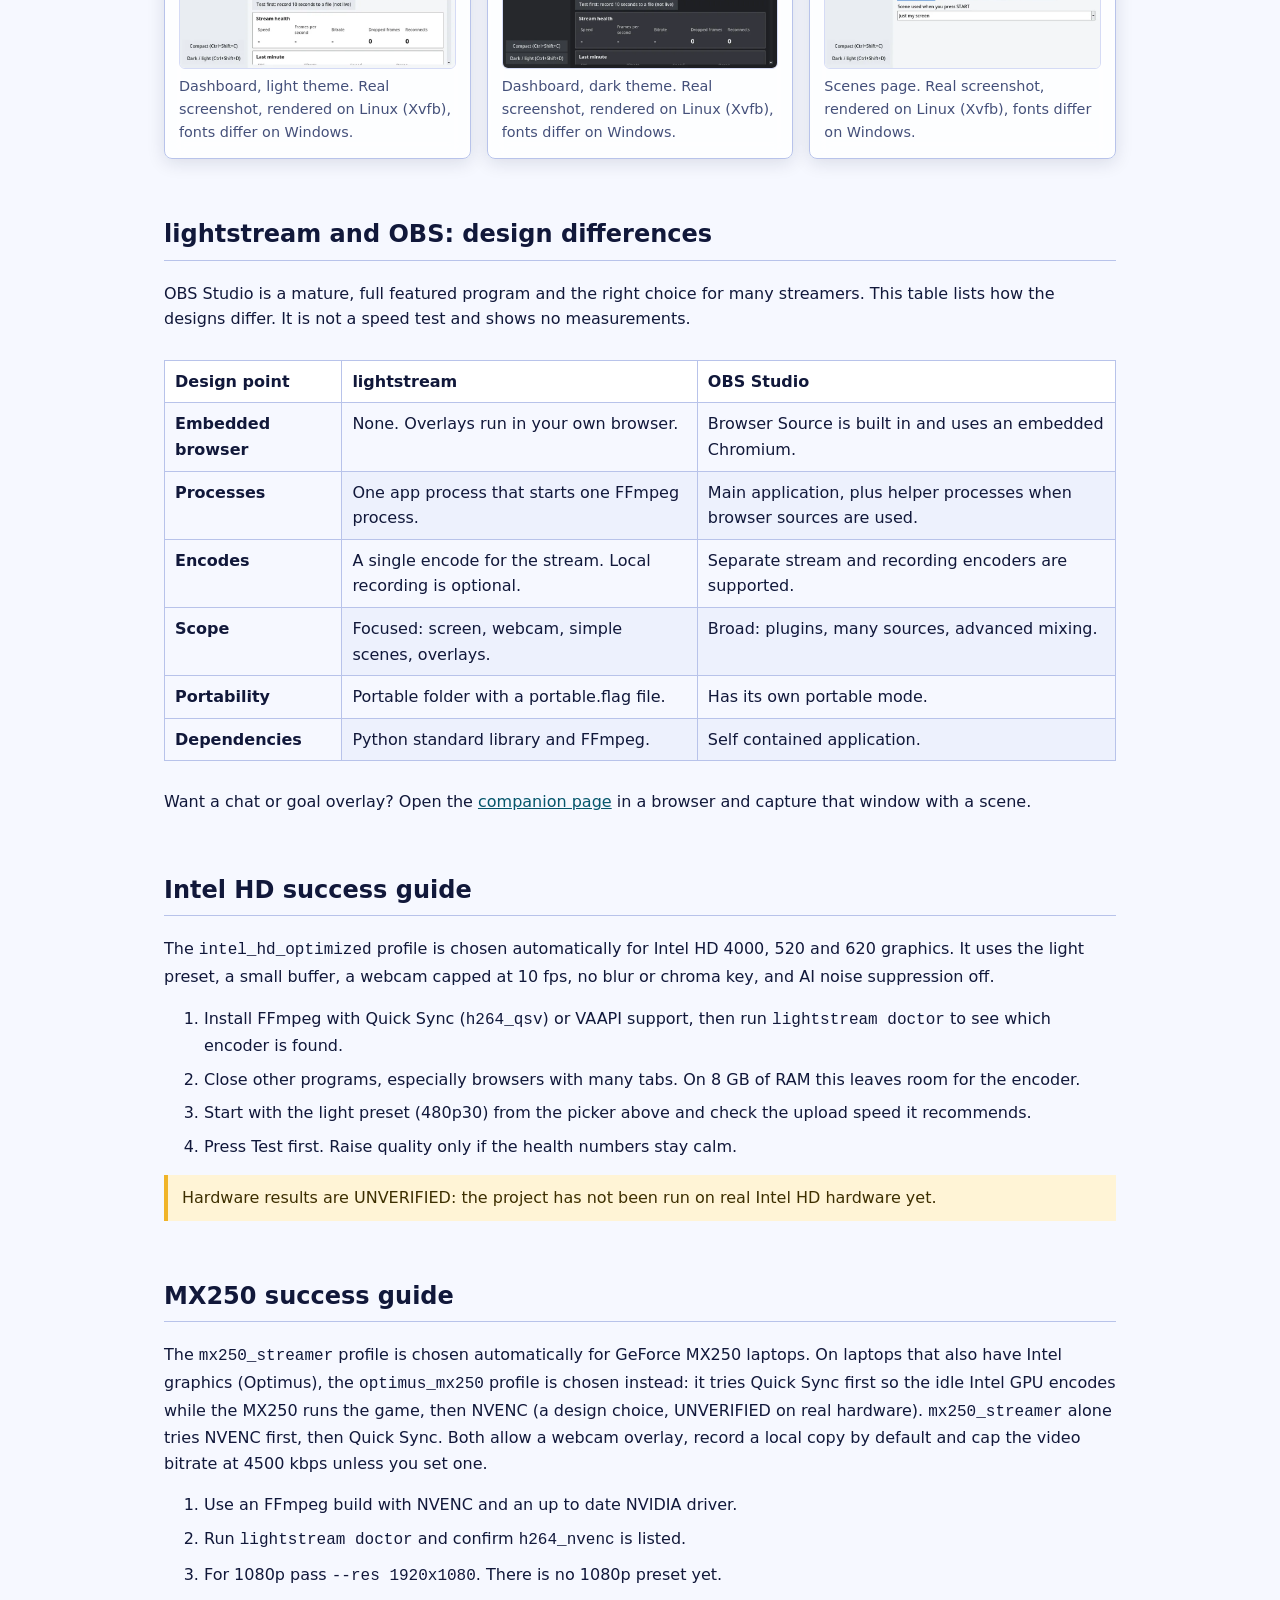
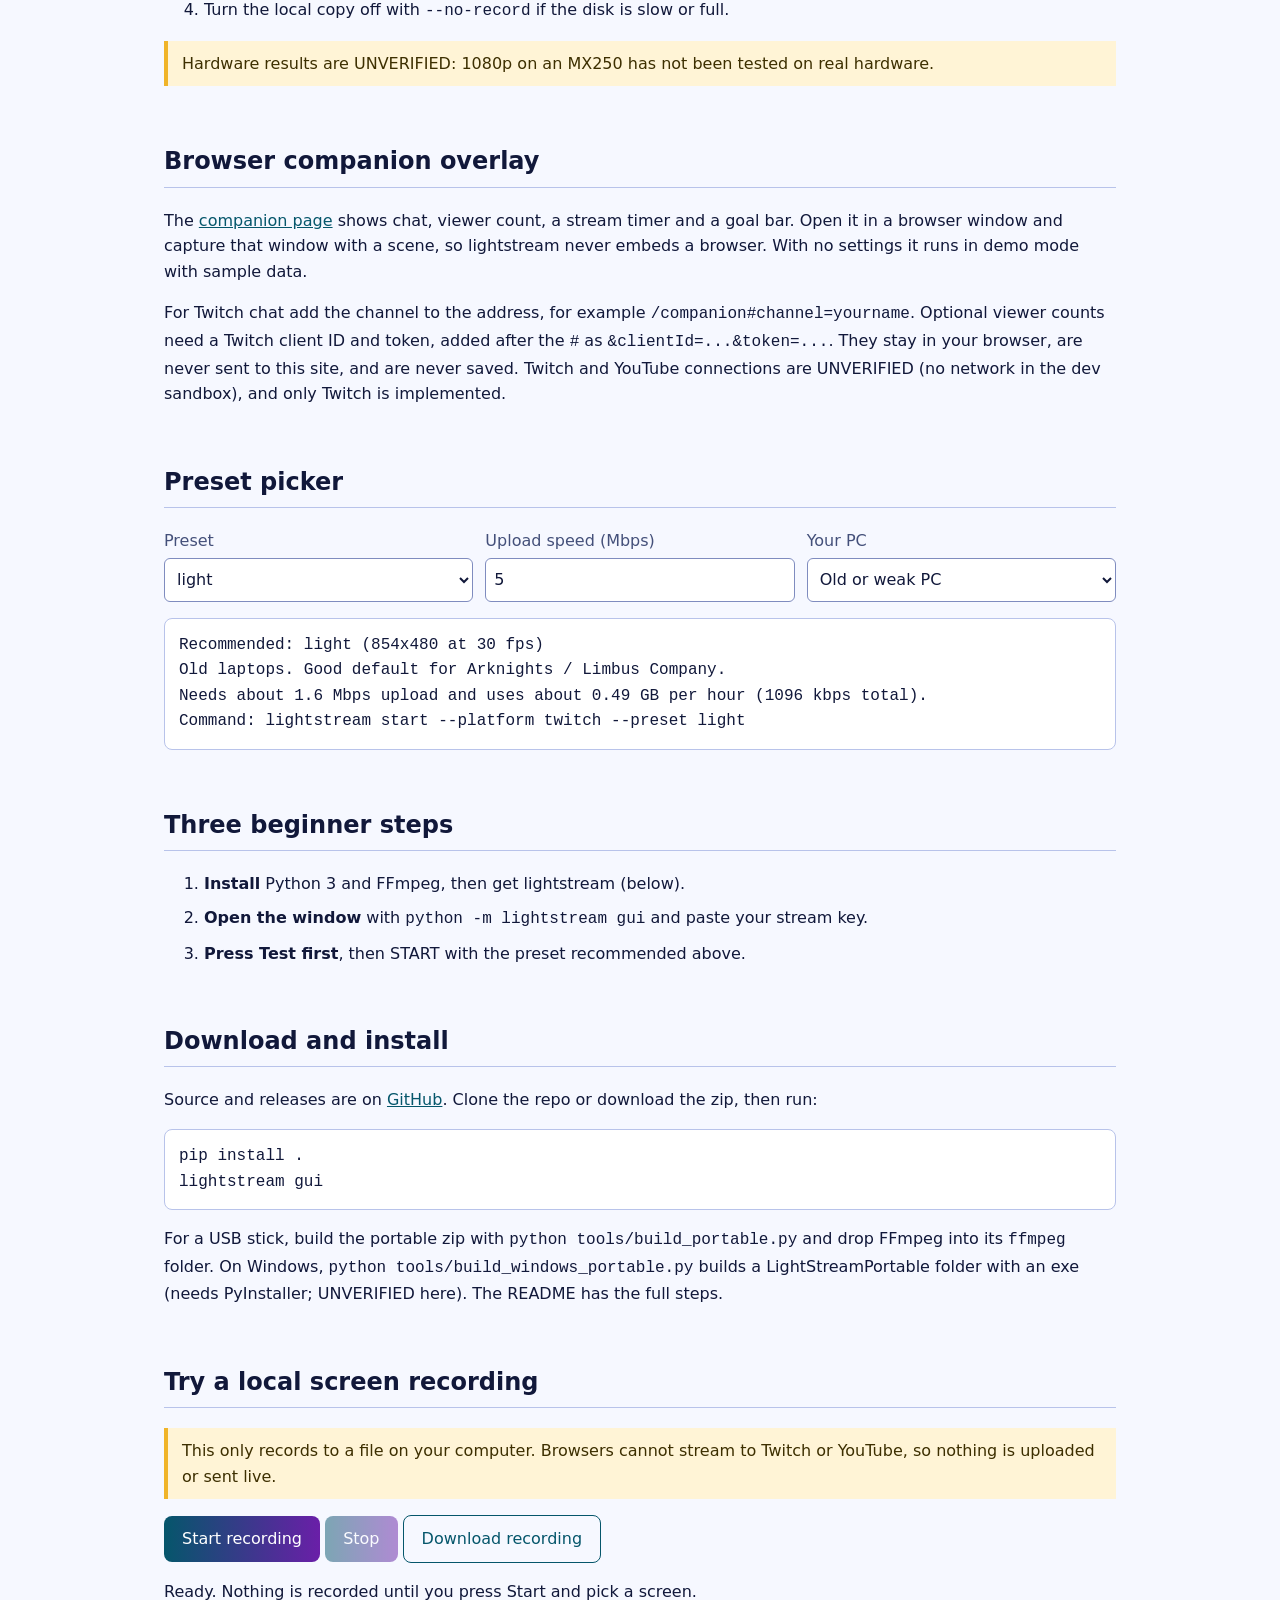
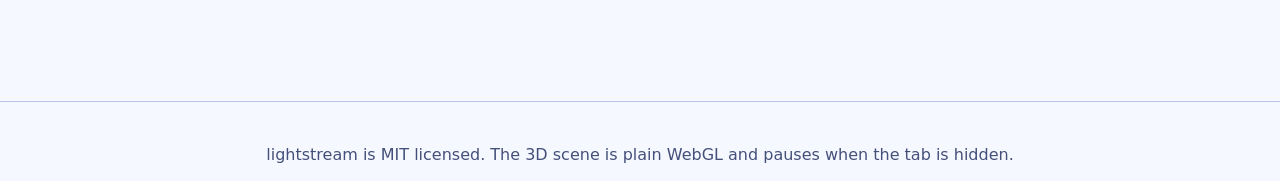
==== commit aa7be402: "Merge pull request #12 from MiChaelinzo/feat/v0.14-showcase feat: v0.14.0 showcase (GUI persistent i" ====
--- a/web/index.html
+++ b/web/index.html
@@ -14,12 +14,13 @@
     <canvas id="hero-canvas" aria-hidden="true"></canvas>
     <div class="hero-text">
       <h1 class="animated-title">lightstream</h1>
-      <p class="tagline">Stream from an old PC without the lag. A tiny Python tool that drives FFmpeg.</p>
+      <p class="tagline">Go live from an old PC without the lag. One small window, one FFmpeg encode, no browser engine.</p>
       <nav aria-label="Quick links" class="hero-links">
-        <a class="button" href="#picker">Pick a preset</a>
-        <a class="button ghost" href="#install">Install</a>
+        <a class="button" href="#install">Download</a>
+        <a class="button ghost" href="#picker">Try presets</a>
         <a class="button ghost" href="#compare">Compare with OBS</a>
       </nav>
+      <p class="badge">Logic VERIFIED by tests. Real platforms, Windows and macOS UNVERIFIED.</p>
     </div>
   </header>
 
--- a/web/style.css
+++ b/web/style.css
@@ -152,3 +152,5 @@
   .button.ghost { color: var(--cyan); border-color: var(--cyan); background: transparent; }
   .animated-title { background: linear-gradient(90deg, #05566b, #6a1fa8, #05566b); background-size: 200% 100%; -webkit-background-clip: text; background-clip: text; }
 }
+
+.badge { margin: 16px 0 0; font-size: .85rem; color: var(--muted); }
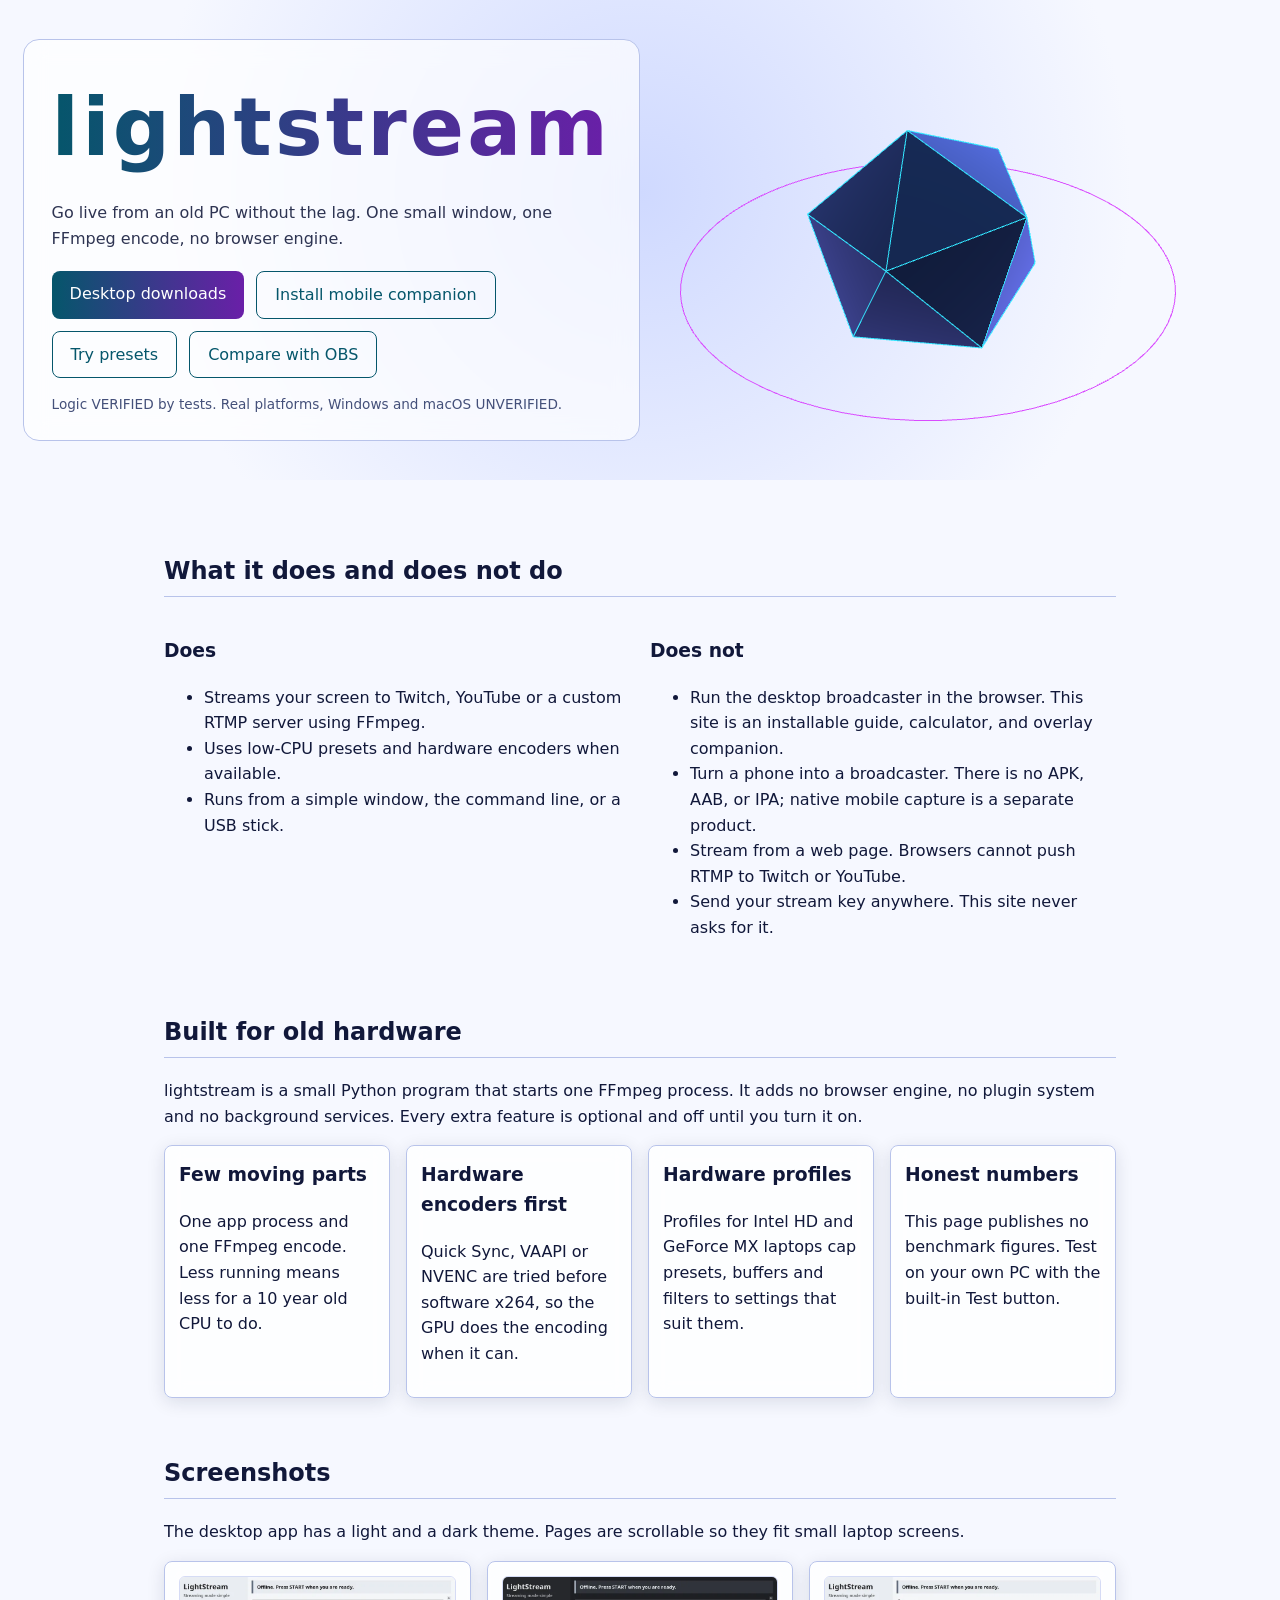
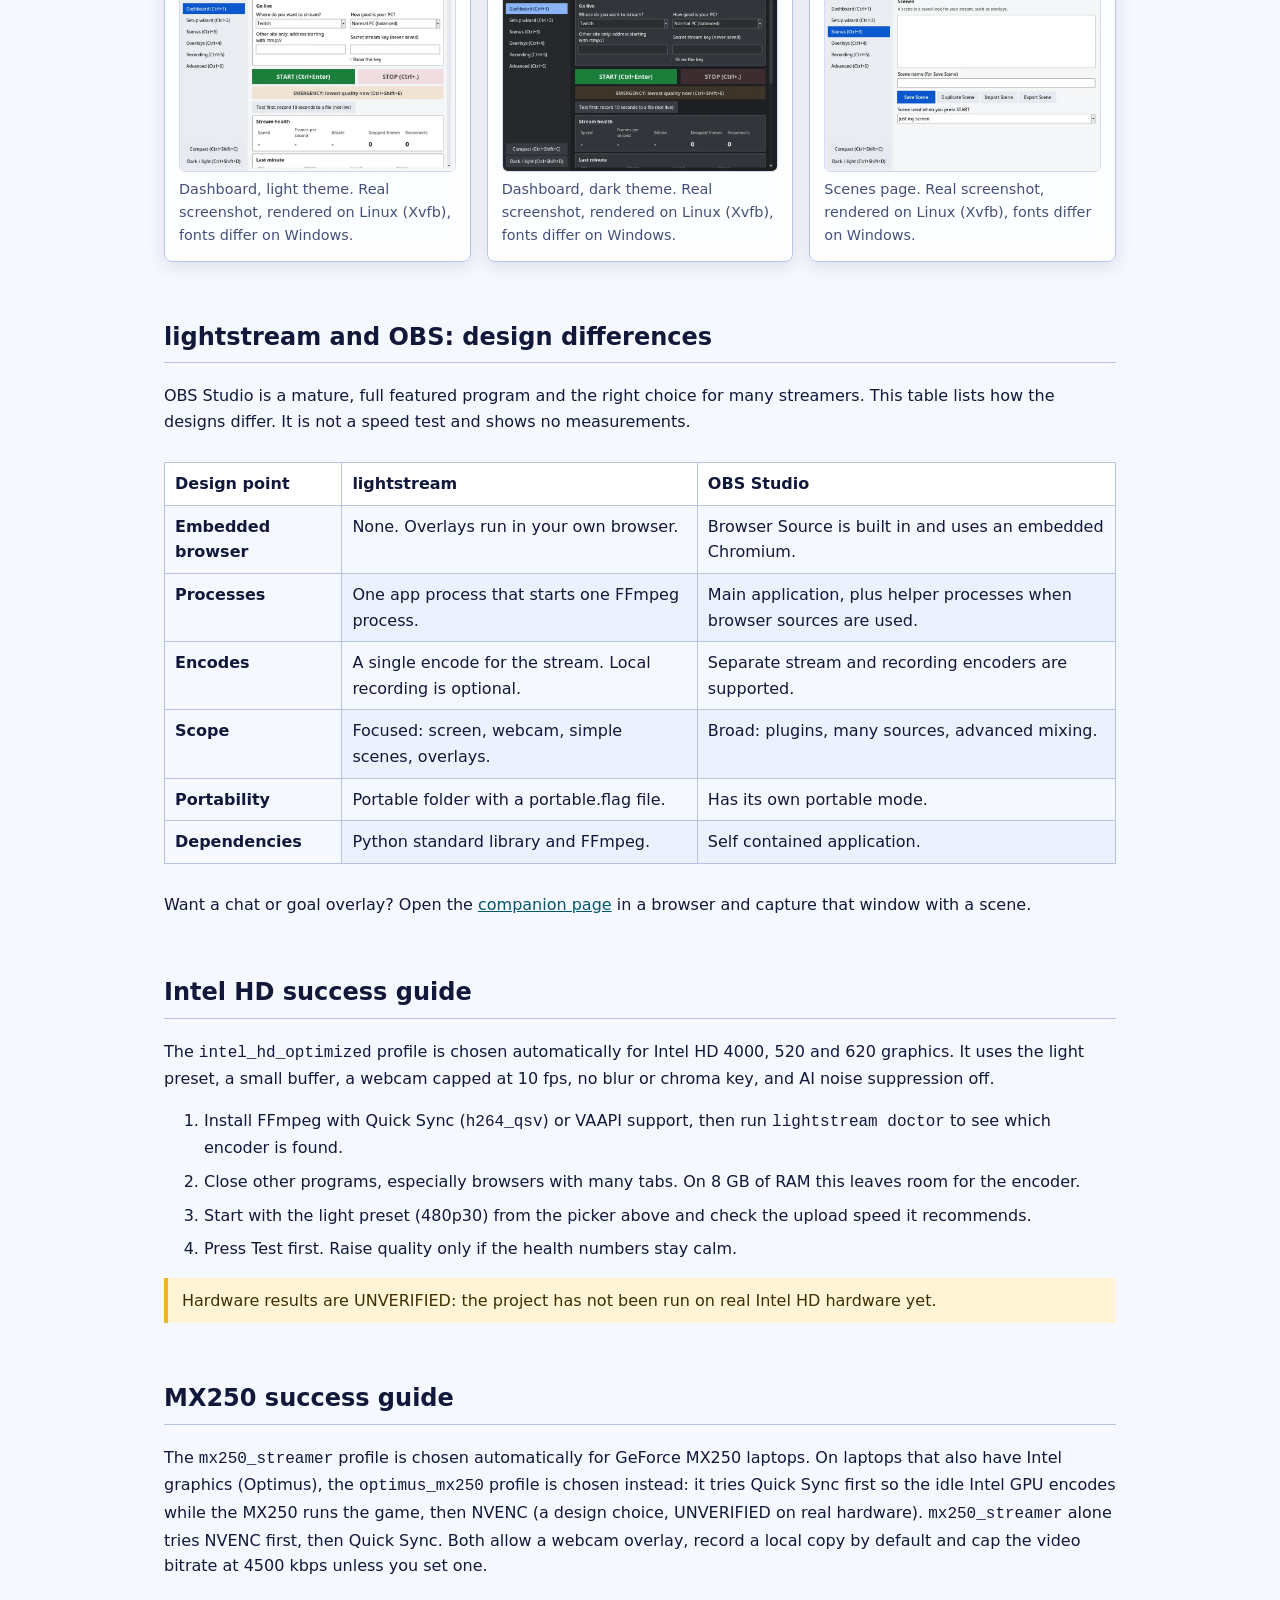
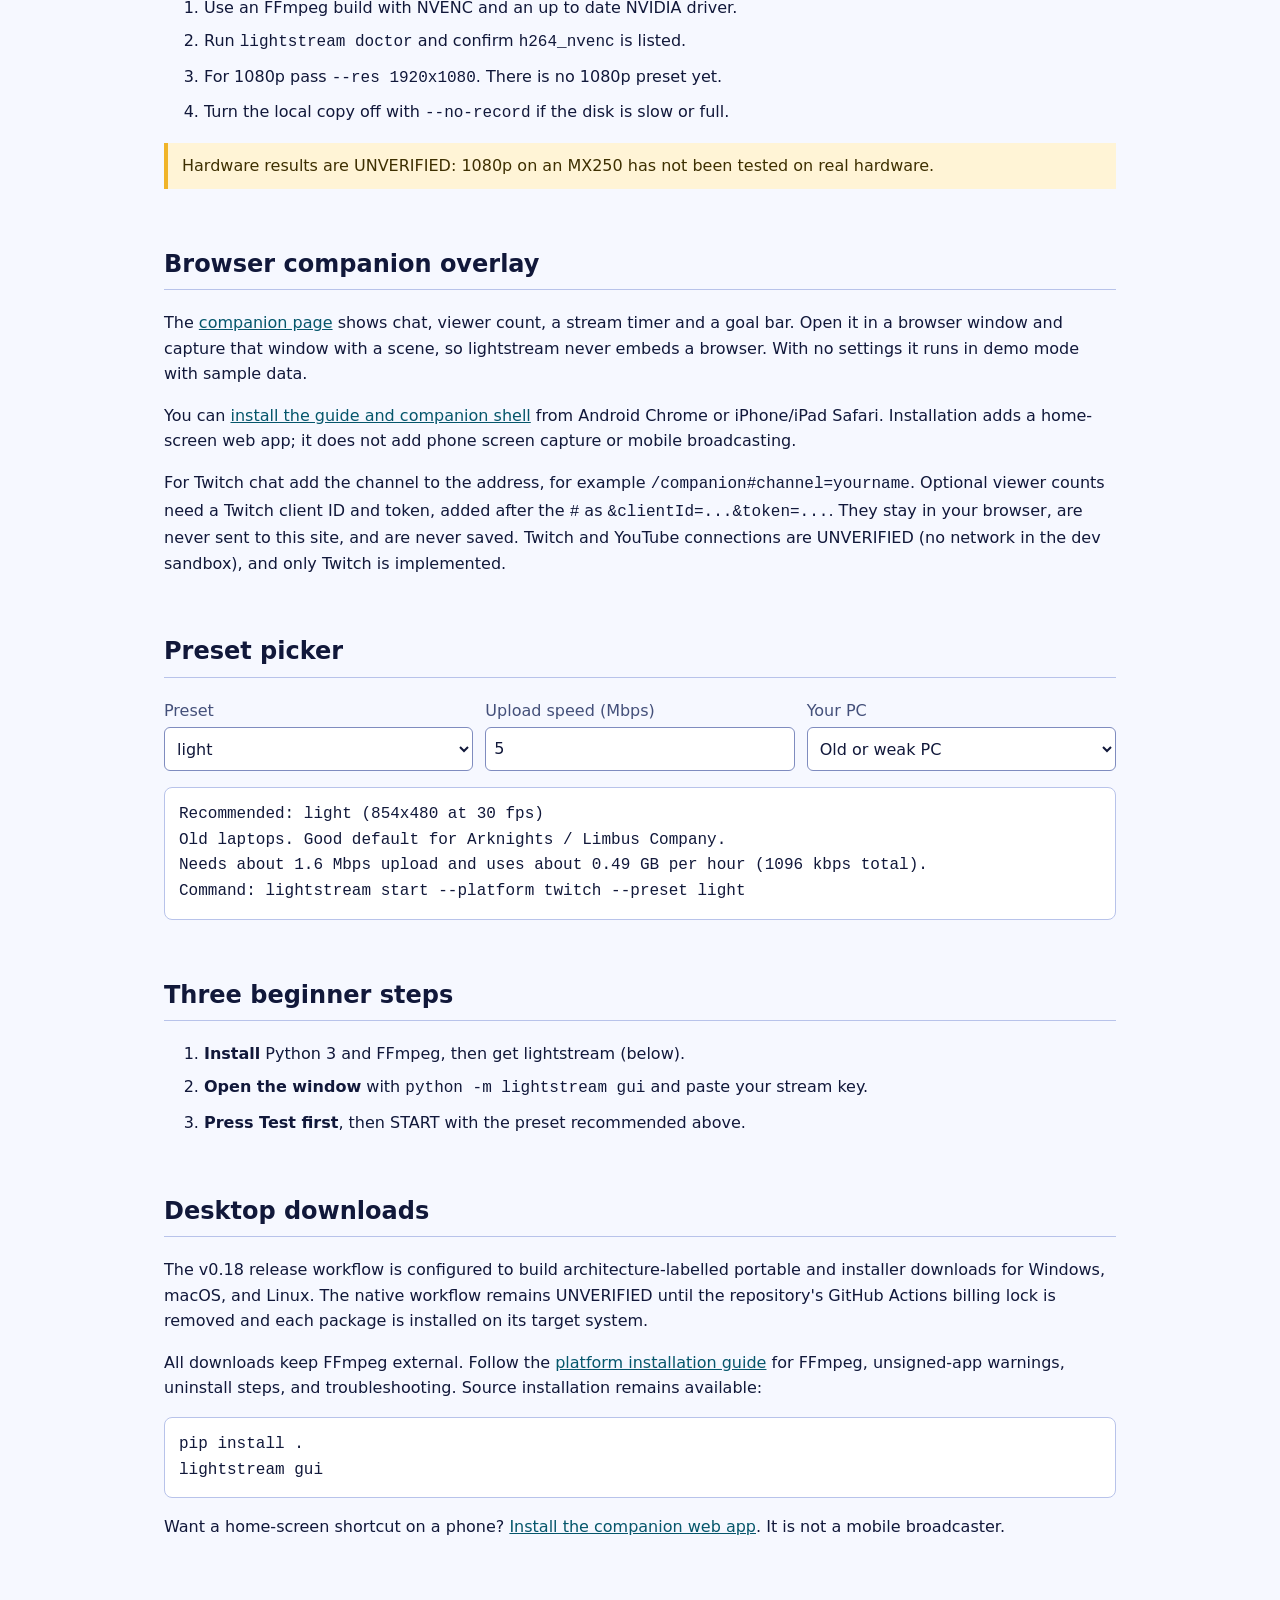
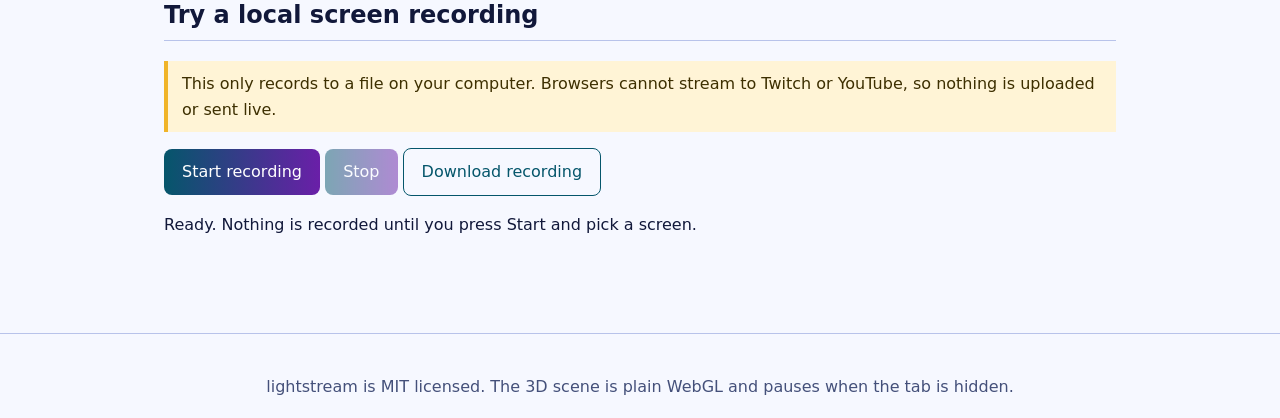
==== commit df3e07e0: "feat: add installable mobile companion PWA" ====
--- a/web/index.html
+++ b/web/index.html
@@ -6,6 +6,12 @@
   <title>lightstream: lightweight streaming for old PCs</title>
   <meta name="color-scheme" content="dark light">
   <meta name="description" content="A small FFmpeg-based streamer for old PCs. Pick a preset, see the bandwidth it needs, and get the install steps.">
+  <meta name="theme-color" content="#101730">
+  <meta name="apple-mobile-web-app-capable" content="yes">
+  <meta name="apple-mobile-web-app-title" content="LightStream">
+  <link rel="manifest" href="/manifest.webmanifest">
+  <link rel="icon" href="/icons/lightstream.svg" type="image/svg+xml">
+  <link rel="apple-touch-icon" href="/icons/apple-touch-icon-180.png">
   <link rel="stylesheet" href="style.css">
 </head>
 <body>
@@ -16,7 +22,8 @@
       <h1 class="animated-title">lightstream</h1>
       <p class="tagline">Go live from an old PC without the lag. One small window, one FFmpeg encode, no browser engine.</p>
       <nav aria-label="Quick links" class="hero-links">
-        <a class="button" href="#install">Download</a>
+        <a class="button" href="#install">Desktop downloads</a>
+        <a class="button ghost" href="/install/">Install mobile companion</a>
         <a class="button ghost" href="#picker">Try presets</a>
         <a class="button ghost" href="#compare">Compare with OBS</a>
       </nav>
@@ -41,7 +48,8 @@
         <div>
           <h3>Does not</h3>
           <ul>
-            <li>Run in the browser. This site is a guide and a calculator only.</li>
+            <li>Run the desktop broadcaster in the browser. This site is an installable guide, calculator, and overlay companion.</li>
+            <li>Turn a phone into a broadcaster. There is no APK, AAB, or IPA; native mobile capture is a separate product.</li>
             <li>Stream from a web page. Browsers cannot push RTMP to Twitch or YouTube.</li>
             <li>Send your stream key anywhere. This site never asks for it.</li>
           </ul>
@@ -125,6 +133,7 @@
     <section id="companion-section" aria-labelledby="companion-title">
       <h2 id="companion-title">Browser companion overlay</h2>
       <p>The <a href="/companion">companion page</a> shows chat, viewer count, a stream timer and a goal bar. Open it in a browser window and capture that window with a scene, so lightstream never embeds a browser. With no settings it runs in demo mode with sample data.</p>
+      <p>You can <a href="/install/">install the guide and companion shell</a> from Android Chrome or iPhone/iPad Safari. Installation adds a home-screen web app; it does not add phone screen capture or mobile broadcasting.</p>
       <p>For Twitch chat add the channel to the address, for example <code>/companion#channel=yourname</code>. Optional viewer counts need a Twitch client ID and token, added after the <code>#</code> as <code>&amp;clientId=...&amp;token=...</code>. They stay in your browser, are never sent to this site, and are never saved. Twitch and YouTube connections are UNVERIFIED (no network in the dev sandbox), and only Twitch is implemented.</p>
     </section>
 
@@ -148,16 +157,12 @@
     </section>
 
     <section id="install" aria-labelledby="install-title">
-      <h2 id="install-title">Download and install</h2>
-      <p>Source and releases are on
-        <a href="https://github.com/MiChaelinzo/lightweight-livestream">GitHub</a>.
-        Clone the repo or download the zip, then run:</p>
+      <h2 id="install-title">Desktop downloads</h2>
+      <p>The v0.18 release workflow is configured to build architecture-labelled portable and installer downloads for Windows, macOS, and Linux. The native workflow remains UNVERIFIED until the repository's GitHub Actions billing lock is removed and each package is installed on its target system.</p>
+      <p>All downloads keep FFmpeg external. Follow the <a href="https://github.com/MiChaelinzo/lightweight-livestream/blob/main/docs/INSTALLING.md">platform installation guide</a> for FFmpeg, unsigned-app warnings, uninstall steps, and troubleshooting. Source installation remains available:</p>
       <pre class="code">pip install .
 lightstream gui</pre>
-      <p>For a USB stick, build the portable zip with
-        <code>python tools/build_portable.py</code> and drop FFmpeg into its <code>ffmpeg</code> folder.
-        On Windows, <code>python tools/build_windows_portable.py</code> builds a LightStreamPortable folder with an exe (needs PyInstaller; UNVERIFIED here).
-        The README has the full steps.</p>
+      <p>Want a home-screen shortcut on a phone? <a href="/install/">Install the companion web app</a>. It is not a mobile broadcaster.</p>
     </section>
 
     <section aria-labelledby="capture-title">
